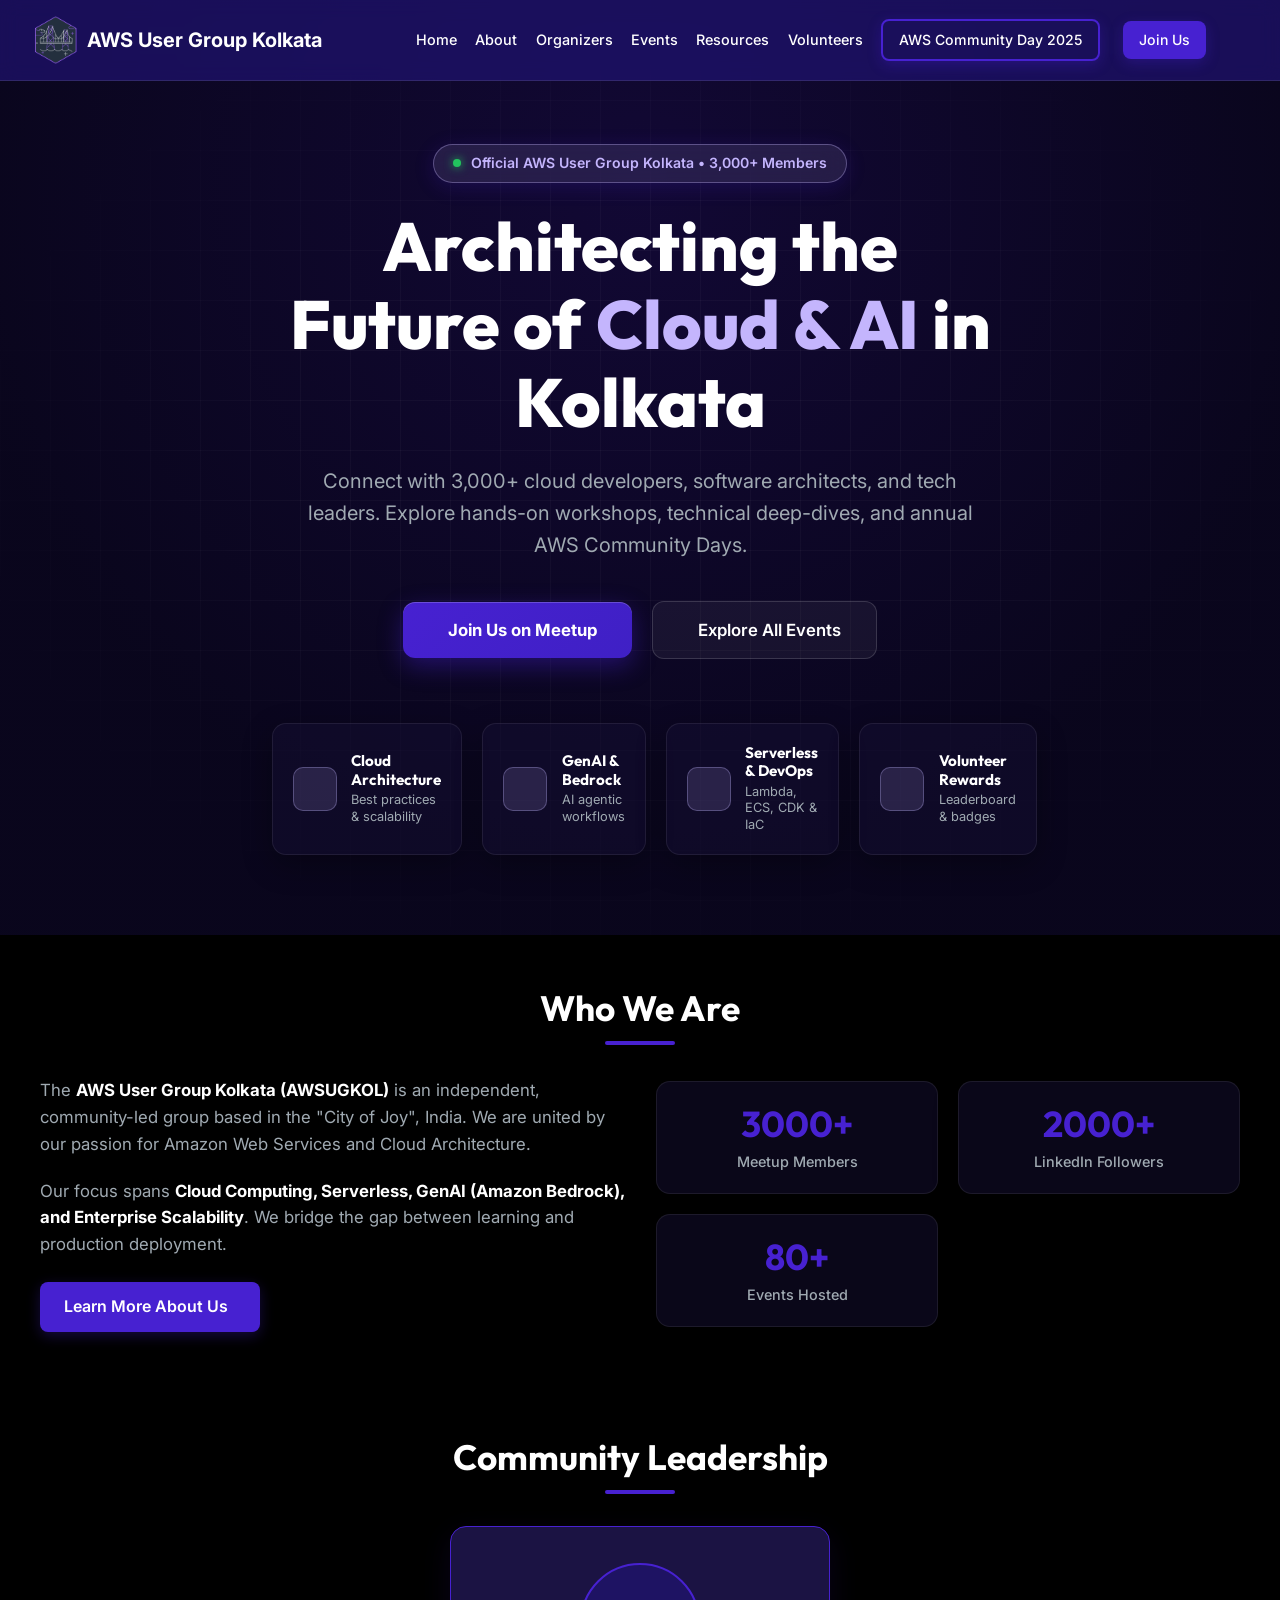
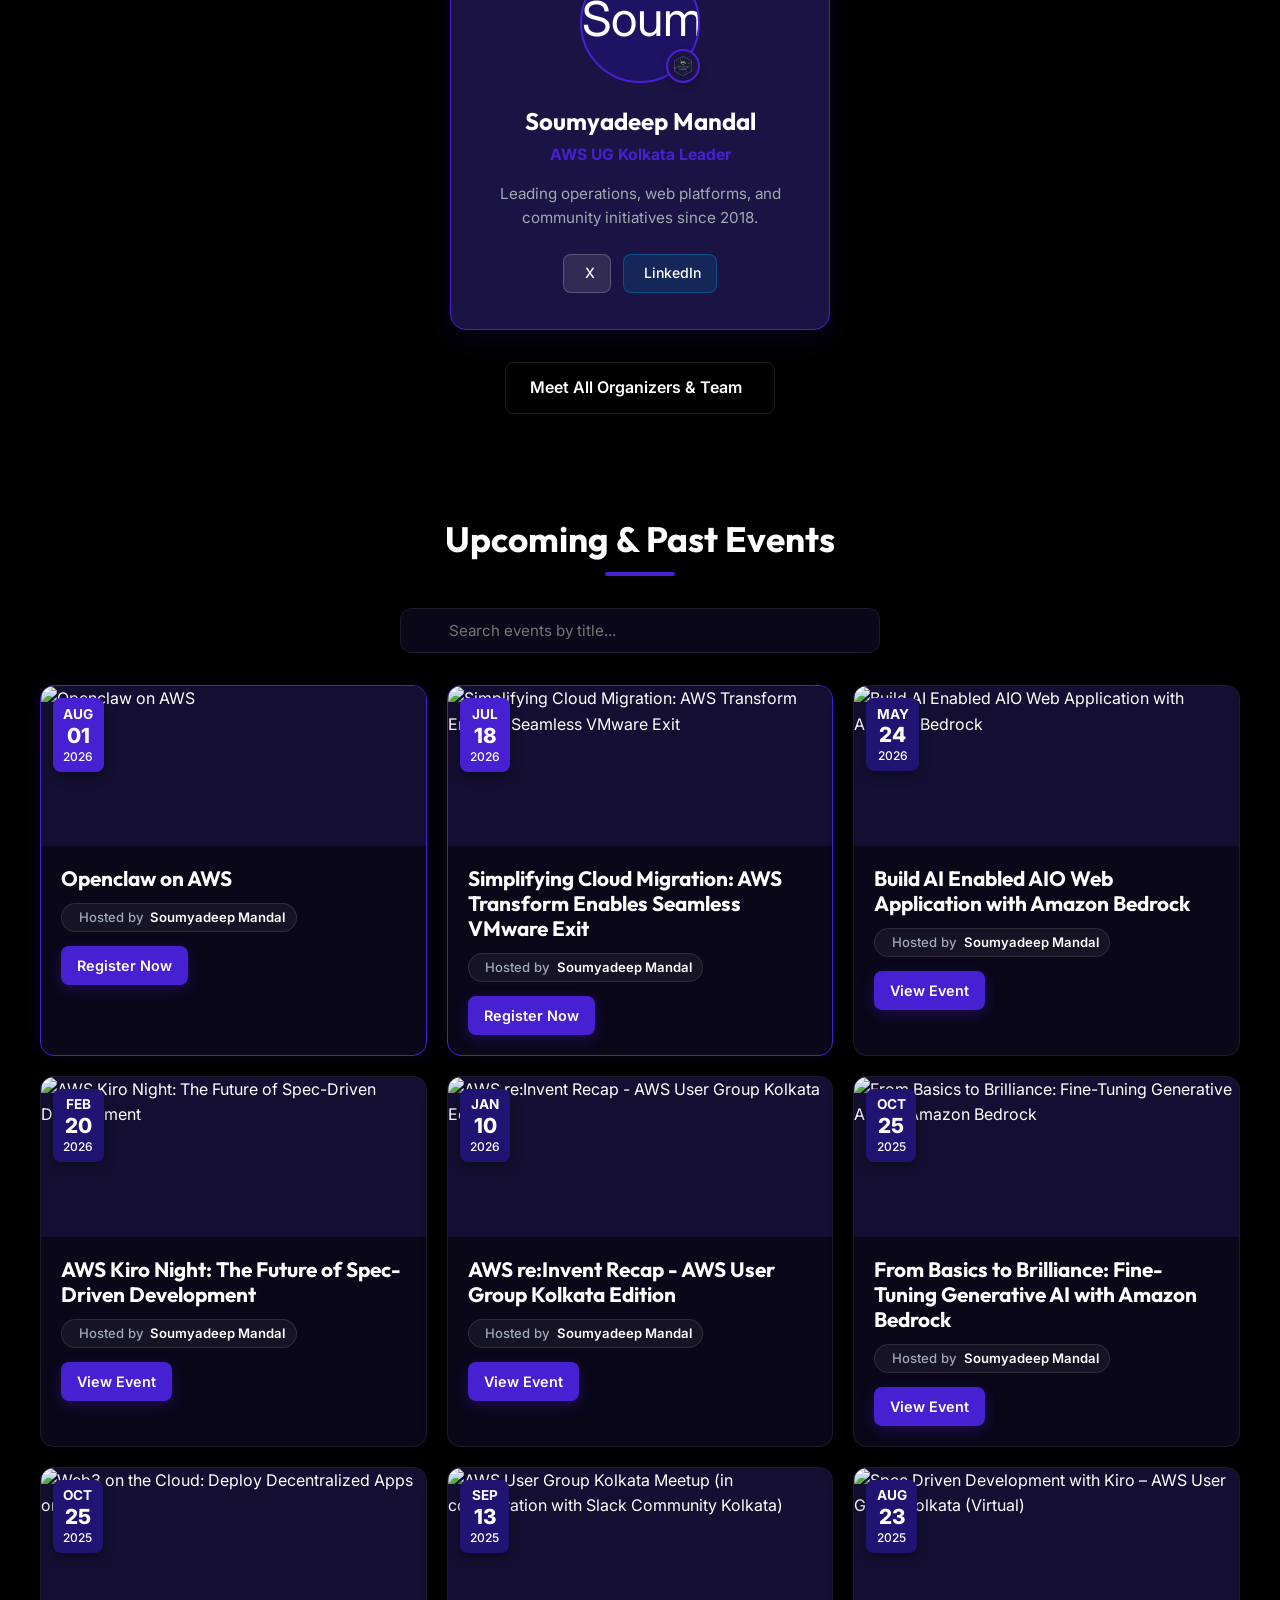
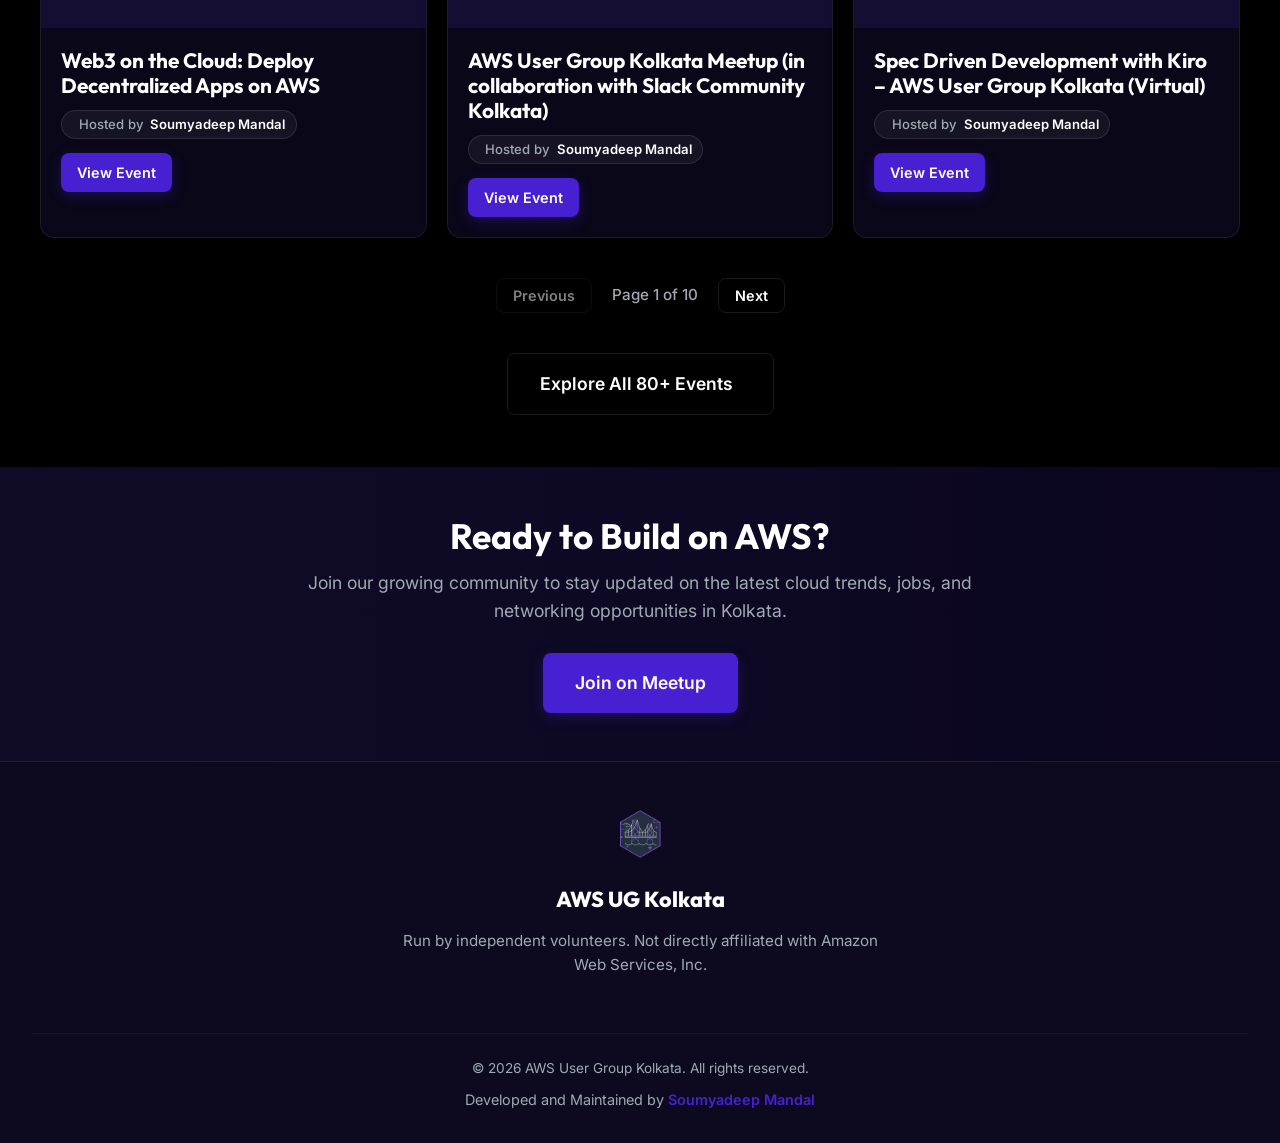
==== index.html @ 687b1595 "28072026" ====
<!DOCTYPE html>
<html lang="en">

<head>
  <meta charset="UTF-8" />
  <link rel="icon" type="image/png" href="/assets/images/icon.png" />
  <meta name="viewport" content="width=device-width, initial-scale=1.0" />
  <meta name="description"
    content="AWS User Group Kolkata (AWSUGKOL) - The official community for AWS enthusiasts in Kolkata. Join us for events, meetups, and networking." />
  <meta name="keywords"
    content="AWS, Amazon Web Services, AWS User Group, Kolkata, AWSUGKOL, Cloud Computing, Soumyadeep Mandal, Meetup, Tech Community" />
  <meta name="author" content="Soumyadeep Mandal" />
  <meta property="og:type" content="website" />
  <meta property="og:url" content="https://awsugkol.github.io/" />
  <meta property="og:title" content="AWS User Group Kolkata" />
  <meta property="og:description"
    content="AWS User Group Kolkata (AWSUGKOL) - The official community for AWS enthusiasts in Kolkata. Join us for events, meetups, and networking." />
  <meta property="og:image" content="https://awsugkol.github.io/assets/images/logo.png" />
  <meta property="twitter:card" content="summary_large_image" />
  <meta property="twitter:url" content="https://awsugkol.github.io/" />
  <meta property="twitter:title" content="AWS User Group Kolkata" />
  <meta property="twitter:description"
    content="AWS User Group Kolkata (AWSUGKOL) - The official community for AWS enthusiasts in Kolkata. Join us for events, meetups, and networking." />
  <meta property="twitter:image" content="https://awsugkol.github.io/assets/images/logo.png" />
  <title>AWS User Group Kolkata</title>
  <link rel="stylesheet" href="https://cdnjs.cloudflare.com/ajax/libs/font-awesome/7.0.1/css/all.min.css">
  <link rel="preconnect" href="https://fonts.googleapis.com">
  <link rel="preconnect" href="https://fonts.gstatic.com" crossorigin>
  <link
    href="https://fonts.googleapis.com/css2?family=Inter:wght@300;400;500;600;700&family=Outfit:wght@400;600;800&display=swap"
    rel="stylesheet">
  <script type="module" crossorigin src="/assets/js/index-B10L6LCZ.js"></script>
  <link rel="stylesheet" crossorigin href="/assets/css/index-f4iXxLYQ.css">
  <style>
    /* Innovative Hero Section Styles */
    .innovative-hero {
      position: relative;
      min-height: 85vh;
      padding: 9rem 2rem 5rem;
      display: flex;
      flex-direction: column;
      justify-content: center;
      align-items: center;
      overflow: hidden;
      background: radial-gradient(circle at 50% 20%, rgba(71, 33, 209, 0.25) 0%, rgba(10, 6, 30, 0.95) 70%);
    }

    .hero-grid-overlay {
      position: absolute;
      inset: 0;
      background-image: linear-gradient(rgba(255, 255, 255, 0.03) 1px, transparent 1px),
                        linear-gradient(90deg, rgba(255, 255, 255, 0.03) 1px, transparent 1px);
      background-size: 50px 50px;
      pointer-events: none;
      mask-image: radial-gradient(ellipse at center, black 40%, transparent 80%);
      -webkit-mask-image: radial-gradient(ellipse at center, black 40%, transparent 80%);
    }

    .hero-badge-pill {
      display: inline-flex;
      align-items: center;
      gap: 0.6rem;
      padding: 0.45rem 1.2rem;
      border-radius: 30px;
      background: rgba(196, 181, 253, 0.12);
      border: 1px solid rgba(196, 181, 253, 0.35);
      backdrop-filter: blur(12px);
      -webkit-backdrop-filter: blur(12px);
      color: #c4b5fd;
      font-size: 0.88rem;
      font-weight: 600;
      margin-bottom: 2rem;
      box-shadow: 0 4px 20px rgba(71, 33, 209, 0.2);
    }

    .pulse-dot {
      width: 8px;
      height: 8px;
      background-color: #22c55e;
      border-radius: 50%;
      box-shadow: 0 0 10px #22c55e;
      animation: pulse-glow 2s infinite ease-in-out;
    }

    @keyframes pulse-glow {
      0%, 100% { opacity: 1; transform: scale(1); }
      50% { opacity: 0.4; transform: scale(0.85); }
    }

    .innovative-hero h1 {
      font-size: clamp(2.6rem, 5.5vw, 4.25rem);
      font-family: var(--font-heading);
      font-weight: 800;
      line-height: 1.15;
      max-width: 900px;
      margin: 0 auto 1.5rem;
      text-align: center;
      color: #ffffff;
      background: none;
      -webkit-text-fill-color: initial;
    }

    .innovative-hero p {
      font-size: clamp(1.05rem, 1.8vw, 1.25rem);
      color: var(--color-text-secondary);
      max-width: 680px;
      margin: 0 auto 2.5rem;
      text-align: center;
      line-height: 1.6;
    }

    .hero-cta-group {
      display: flex;
      gap: 1.25rem;
      justify-content: center;
      align-items: center;
      flex-wrap: wrap;
      margin-bottom: 4rem;
    }

    .hero-btn-primary {
      background: linear-gradient(135deg, #4721d1 0%, #3f20c5 100%);
      color: #ffffff !important;
      padding: 0.9rem 2.2rem;
      border-radius: 12px;
      font-weight: 700;
      font-size: 1.05rem;
      box-shadow: 0 8px 25px rgba(71, 33, 209, 0.4), inset 0 1px 0 rgba(255, 255, 255, 0.2);
      transition: all 0.3s cubic-bezier(0.16, 1, 0.3, 1);
      display: inline-flex;
      align-items: center;
      gap: 0.6rem;
      text-decoration: none;
    }

    .hero-btn-primary:hover {
      transform: translateY(-3px);
      box-shadow: 0 12px 35px rgba(71, 33, 209, 0.6);
    }

    .hero-btn-secondary {
      background: rgba(255, 255, 255, 0.05);
      border: 1px solid rgba(255, 255, 255, 0.15);
      color: #ffffff !important;
      padding: 0.9rem 2.2rem;
      border-radius: 12px;
      font-weight: 600;
      font-size: 1.05rem;
      backdrop-filter: blur(10px);
      transition: all 0.3s cubic-bezier(0.16, 1, 0.3, 1);
      display: inline-flex;
      align-items: center;
      gap: 0.6rem;
      text-decoration: none;
    }

    .hero-btn-secondary:hover {
      background: rgba(255, 255, 255, 0.12);
      border-color: rgba(196, 181, 253, 0.5);
      transform: translateY(-3px);
    }

    /* Floating Cloud Feature Cards Alignment Fix */
    .hero-feature-bar {
      display: grid;
      grid-template-columns: repeat(4, 1fr);
      gap: 1.25rem;
      max-width: 1080px;
      width: 100%;
      margin: 0 auto;
      align-items: stretch;
    }

    @media (max-width: 1024px) {
      .hero-feature-bar {
        grid-template-columns: repeat(2, 1fr);
      }
    }

    @media (max-width: 580px) {
      .hero-feature-bar {
        grid-template-columns: 1fr;
      }
    }

    .hero-feature-card {
      background: rgba(20, 15, 50, 0.5);
      border: 1px solid rgba(255, 255, 255, 0.08);
      backdrop-filter: blur(16px);
      -webkit-backdrop-filter: blur(16px);
      padding: 1.25rem;
      border-radius: 14px;
      display: flex;
      align-items: center;
      text-align: left;
      gap: 0.9rem;
      transition: all 0.3s cubic-bezier(0.16, 1, 0.3, 1);
      box-shadow: 0 10px 30px rgba(0, 0, 0, 0.3);
      width: 100%;
      box-sizing: border-box;
    }

    .hero-feature-card:hover {
      transform: translateY(-5px);
      border-color: rgba(196, 181, 253, 0.4);
      box-shadow: 0 15px 35px rgba(71, 33, 209, 0.2);
    }

    .hero-feature-icon {
      width: 44px;
      height: 44px;
      border-radius: 10px;
      background: rgba(196, 181, 253, 0.15);
      border: 1px solid rgba(196, 181, 253, 0.3);
      display: flex;
      align-items: center;
      justify-content: center;
      font-size: 1.3rem;
      color: #c4b5fd;
      flex-shrink: 0;
    }

    .hero-feature-text {
      text-align: left;
      display: flex;
      flex-direction: column;
      justify-content: center;
    }

    .hero-feature-text h4 {
      font-size: 0.95rem;
      font-family: var(--font-heading);
      margin: 0 0 0.2rem 0;
      color: #ffffff;
      text-align: left;
    }

    .hero-feature-text p {
      font-size: 0.8rem;
      color: var(--color-text-secondary);
      margin: 0;
      line-height: 1.3;
      text-align: left;
    }

    /* Light Theme Overrides for Hero */
    body.light-theme .innovative-hero {
      background: radial-gradient(circle at 50% 20%, rgba(71, 33, 209, 0.08) 0%, #f8fafc 70%);
    }

    body.light-theme .hero-grid-overlay {
      background-image: linear-gradient(rgba(0, 0, 0, 0.03) 1px, transparent 1px),
                        linear-gradient(90deg, rgba(0, 0, 0, 0.03) 1px, transparent 1px);
    }

    body.light-theme .hero-badge-pill {
      background: rgba(71, 33, 209, 0.06);
      border-color: rgba(71, 33, 209, 0.2);
      color: #4721d1;
    }

    body.light-theme .innovative-hero h1 {
      background: linear-gradient(135deg, #0f172a 30%, #4721d1 70%, #d97706 100%);
      -webkit-background-clip: text;
      background-clip: text;
      -webkit-text-fill-color: transparent;
    }

    body.light-theme .innovative-hero p {
      color: #475569;
    }

    body.light-theme .hero-btn-secondary {
      background: rgba(0, 0, 0, 0.04);
      border-color: rgba(0, 0, 0, 0.12);
      color: #0f172a !important;
    }

    body.light-theme .hero-btn-secondary:hover {
      background: rgba(0, 0, 0, 0.08);
      border-color: rgba(71, 33, 209, 0.3);
    }

    body.light-theme .hero-feature-card {
      background: #ffffff;
      border-color: rgba(0, 0, 0, 0.08);
      box-shadow: 0 4px 20px rgba(0, 0, 0, 0.04);
    }

    body.light-theme .hero-feature-card:hover {
      border-color: rgba(71, 33, 209, 0.3);
      box-shadow: 0 10px 25px rgba(71, 33, 209, 0.1);
    }

    body.light-theme .hero-feature-text h4 {
      color: #0f172a;
    }

    body.light-theme .hero-feature-text p {
      color: #64748b;
    }

    body.light-theme .hero-feature-icon {
      background: rgba(71, 33, 209, 0.08);
      border-color: rgba(71, 33, 209, 0.2);
      color: #4721d1;
    }
  </style>
</head>

<body class="dark-theme">
  <script>
    (function () {
      const theme = localStorage.getItem('theme') || 'dark';
      if (theme === 'light') {
        document.body.classList.remove('dark-theme');
        document.body.classList.add('light-theme');
      }
    })();
  </script>
  <nav id="navbar" class="navbar"></nav>

  <main>
    <!-- Innovative Hero Section -->
    <section id="hero" class="innovative-hero">
      <div class="hero-grid-overlay"></div>
      <div class="hero-content" style="position: relative; z-index: 2;">
        
        <div class="hero-badge-pill animate-up">
          <span class="pulse-dot"></span>
          Official AWS User Group Kolkata &bull; 3,000+ Members
        </div>

        <h1 class="animate-up delay-1">Architecting the Future of <span class="gradient-text">Cloud & AI</span> in Kolkata</h1>
        
        <p class="animate-up delay-2">Connect with 3,000+ cloud developers, software architects, and tech leaders. Explore hands-on workshops, technical deep-dives, and annual AWS Community Days.</p>
        
        <div class="hero-cta-group animate-up delay-3">
          <a href="https://go.omniaigs.com/r/46xdcF" target="_blank" class="hero-btn-primary">
            <i class="fa-brands fa-meetup" style="font-size: 1.2rem;"></i> Join Us on Meetup
          </a>
          <a href="./events/" class="hero-btn-secondary">
            <i class="fa-solid fa-calendar-days" style="font-size: 1.1rem; color: #c4b5fd;"></i> Explore All Events
          </a>
        </div>

        <div class="hero-feature-bar animate-fade delay-3">
          <div class="hero-feature-card">
            <div class="hero-feature-icon"><i class="fa-solid fa-cloud"></i></div>
            <div class="hero-feature-text">
              <h4>Cloud Architecture</h4>
              <p>Best practices & scalability</p>
            </div>
          </div>

          <div class="hero-feature-card">
            <div class="hero-feature-icon"><i class="fa-solid fa-robot"></i></div>
            <div class="hero-feature-text">
              <h4>GenAI & Bedrock</h4>
              <p>AI agentic workflows</p>
            </div>
          </div>

          <div class="hero-feature-card">
            <div class="hero-feature-icon"><i class="fa-solid fa-cube"></i></div>
            <div class="hero-feature-text">
              <h4>Serverless & DevOps</h4>
              <p>Lambda, ECS, CDK & IaC</p>
            </div>
          </div>

          <div class="hero-feature-card">
            <div class="hero-feature-icon"><i class="fa-solid fa-award"></i></div>
            <div class="hero-feature-text">
              <h4>Volunteer Rewards</h4>
              <p>Leaderboard & badges</p>
            </div>
          </div>
        </div>

      </div>
    </section>

    <!-- About Section (Dynamically Loaded via JS) -->
    <section id="about" class="about section">
      <div id="homepage-about-preview"></div>
    </section>

    <!-- Organizers Section (Dynamically Loaded via JS) -->
    <section id="organizers" class="organizers section">
      <div id="homepage-organizers-preview"></div>
    </section>

    <!-- Events Section -->
    <section id="events" class="events section">
      <div class="container">
        <div class="section-header reveal">
          <h2>Upcoming & Past Events</h2>
          <div class="hr-line"></div>
        </div>
        <div class="events-search-container reveal">
          <div class="search-wrapper">
            <input type="text" id="events-search" placeholder="Search events by title..." autocomplete="off" />
            <i class="fa-solid fa-magnifying-glass"></i>
          </div>
        </div>
        <div class="events-grid" id="events-grid">
          <!-- Events will be dynamically injected here via JavaScript -->
        </div>
        <div id="events-pagination" class="pagination"></div>
        <div style="text-align: center; margin-top: 2.5rem;">
          <a href="./events/" class="btn btn-secondary btn-large">Explore All 80+ Events <i class="fa-solid fa-arrow-right" style="margin-left: 0.5rem;"></i></a>
        </div>
      </div>
    </section>

    <!-- CTA -->
    <section id="join" class="cta-section section">
      <div class="cta-container reveal">
        <h2>Ready to Build on AWS?</h2>
        <p>Join our growing community to stay updated on the latest cloud trends, jobs, and networking
          opportunities in Kolkata.</p>
        <a href="https://go.omniaigs.com/r/46xdcF" target="_blank" class="btn btn-primary btn-large cta-btn">Join on
          Meetup</a>
      </div>
    </section>
  </main>

  <footer></footer>

  <script src="./assets/js/layout.js"></script>
  <script src="./assets/js/homepage.js"></script>
</body>

</html>
---- assets/css/index-f4iXxLYQ.css ----
:root{--color-aws-orange: #4721d1;--color-aws-orange-dark: #3f20c5;--color-aws-blue: #201371;--color-bg: #000000;--color-bg-secondary: #1b1343;--color-text-primary: #ffffff;--color-text-secondary: #a0aab2;--color-glass: rgba(32, 19, 113, .7);--color-glass-border: rgba(255, 255, 255, .1);--font-primary: "Inter", sans-serif;--font-heading: "Outfit", sans-serif;--transition-normal: .3s ease}*{margin:0;padding:0;box-sizing:border-box}html{scroll-behavior:smooth}body{font-family:var(--font-primary);background-color:var(--color-bg);color:var(--color-text-primary);line-height:1.6;overflow-x:hidden;display:flex;flex-direction:column;min-height:100vh}main{flex-grow:1}h1,h2,h3,h4{font-family:var(--font-heading);font-weight:700;line-height:1.2}.gradient-text{background:linear-gradient(135deg,var(--color-aws-orange),#3f20c5);-webkit-background-clip:text;background-clip:text;-webkit-text-fill-color:transparent}.btn{display:inline-block;padding:.75rem 1.5rem;border-radius:8px;font-weight:600;text-decoration:none;transition:var(--transition-normal);cursor:pointer;border:none}.btn-primary{background-color:var(--color-aws-orange);color:#fff;box-shadow:0 4px 14px #4721d14d}.btn-primary:hover{background-color:var(--color-aws-orange-dark);transform:translateY(-2px);box-shadow:0 6px 20px #4721d166}.btn-secondary{background-color:transparent;color:var(--color-text-primary);border:1px solid var(--color-glass-border)}.btn-secondary:hover{background-color:#ffffff0d;transform:translateY(-2px)}.btn-large{padding:1rem 2rem;font-size:1.1rem}.btn-small{padding:.5rem 1rem;font-size:.9rem}.navbar{position:fixed;top:0;left:0;width:100%;padding:1rem 0;z-index:1000;background:var(--color-glass);backdrop-filter:blur(10px);-webkit-backdrop-filter:blur(10px);border-bottom:1px solid var(--color-glass-border);transition:padding .3s ease,background .3s ease}.navbar.scrolled{padding:.8rem 0;background:#000000e6}.nav-container{max-width:1200px;margin:0 auto;padding:0 2rem;display:flex;justify-content:space-between;align-items:center}.logo{display:flex;align-items:center}.logo img{height:48px;width:auto}.nav-links{display:flex;gap:2rem;align-items:center}.nav-links a{color:var(--color-text-primary);text-decoration:none;font-weight:500;font-size:.95rem;transition:color var(--transition-normal)}.nav-links a:hover{color:var(--color-aws-orange)}.hero{min-height:100vh;display:flex;align-items:center;position:relative;overflow:hidden;padding-top:80px}.hero-background{position:absolute;top:-50%;left:-50%;width:200%;height:200%;background:radial-gradient(circle at center,#4721d126,#000 50%);z-index:-1;animation:pulse 15s infinite alternate ease-in-out}@keyframes pulse{0%{transform:scale(1);opacity:.6}to{transform:scale(1.1);opacity:1}}.hero-content{max-width:800px;margin:0 auto;text-align:center;padding:0 2rem;z-index:1}.hero h1{font-size:clamp(3rem,5vw,5rem);margin-bottom:1.5rem}.hero p{font-size:clamp(1.1rem,2vw,1.3rem);color:var(--color-text-secondary);max-width:600px;margin:0 auto 2.5rem}.hero-buttons{display:flex;gap:1.5rem;justify-content:center}.hero-visual{position:absolute;width:100%;height:100%;top:0;left:0;pointer-events:none;z-index:0}.floating-element{position:absolute;font-size:4rem;filter:drop-shadow(0 0 20px rgba(255,255,255,.2));opacity:.8;animation:float 6s infinite ease-in-out}.el-1{top:20%;left:10%;animation-delay:0s}.el-2{top:60%;right:15%;animation-delay:2s;font-size:3rem}.el-3{top:30%;right:25%;animation-delay:4s;font-size:5rem}@keyframes float{0%{transform:translateY(0) rotate(0)}50%{transform:translateY(-20px) rotate(5deg)}to{transform:translateY(0) rotate(0)}}.section{padding:3.25rem 1.5rem}.container{max-width:1200px;margin:0 auto}.section-header{text-align:center;margin-bottom:2rem}.section-header h2{font-size:2.2rem;margin-bottom:.75rem}.hr-line{width:70px;height:4px;background:var(--color-aws-orange);margin:0 auto;border-radius:2px}.about-grid{display:grid;grid-template-columns:1fr 1fr;gap:2rem;align-items:center}.about-text p{font-size:1.05rem;color:var(--color-text-secondary);margin-bottom:1.25rem}.about-text strong{color:var(--color-text-primary)}.about-stats{display:grid;grid-template-columns:1fr 1fr;gap:1.25rem}.stat-card{background:rgba(20,15,50,.5);border:1px solid rgba(255,255,255,.08);backdrop-filter:blur(16px);-webkit-backdrop-filter:blur(16px);padding:1.25rem 1rem;border-radius:14px;text-align:center;transition:transform var(--transition-normal);box-shadow:0 8px 25px rgba(0,0,0,.25)}.stat-card:hover{transform:translateY(-4px);border-color:rgba(196,181,253,.3)}.stat-card h3{font-size:2.25rem;color:var(--color-aws-orange);margin-bottom:.3rem}.stat-card p{color:var(--color-text-secondary);font-weight:500;font-size:.9rem}.events-grid{display:grid;grid-template-columns:repeat(auto-fill,minmax(320px,1fr));gap:1.25rem;min-height:450px;transition:min-height .3s ease}.event-card{background:rgba(20,15,50,.5);border:1px solid rgba(255,255,255,.08);backdrop-filter:blur(16px);-webkit-backdrop-filter:blur(16px);border-radius:14px;overflow:hidden;transition:var(--transition-normal);display:flex;flex-direction:column;box-shadow:0 8px 25px rgba(0,0,0,.25)}.event-card:hover{transform:translateY(-4px);box-shadow:0 12px 35px rgba(71,33,209,.25);border-color:rgba(196,181,253,.3)}.event-card.highlight{border:1px solid var(--color-aws-orange);box-shadow:0 0 20px #4721d11a}.event-date{background:var(--color-aws-orange);color:var(--color-bg);padding:1.25rem;text-align:center;display:flex;flex-direction:column}.event-date.past{background:#333;color:#888;padding:.85rem}.event-date .month{font-weight:700;font-size:1.1rem}.event-date .day{font-size:2.2rem;font-weight:800;line-height:1;margin:.2rem 0}.event-date .year{font-weight:500}.event-info{padding:1.25rem;flex-grow:1;display:flex;flex-direction:column}.event-info h3{font-size:1.3rem;margin-bottom:.75rem}.event-info p{color:var(--color-text-secondary);margin-bottom:1.25rem;flex-grow:1;font-size:.95rem}.mt-more{align-self:flex-start}.pagination{display:flex;justify-content:center;align-items:center;gap:1.25rem;margin-top:2.5rem}.pagination button{font-family:var(--font-primary)}.pagination button:disabled{opacity:.5;cursor:not-allowed}.pagination span{font-weight:500;color:var(--color-text-secondary);font-size:.95rem}.cta-section{background:linear-gradient(to right,rgba(20,15,50,.8),rgba(71,33,209,.15));text-align:center;padding:3rem 1.5rem!important}.cta-container{max-width:750px;margin:0 auto}.cta-container h2{font-size:2.2rem;margin-bottom:.75rem}.cta-container p{color:var(--color-text-secondary);font-size:1.1rem;margin-bottom:1.75rem}footer{background:rgba(15,10,35,.9);padding:3rem 2rem 2rem;border-top:1px solid rgba(255,255,255,.08)}.footer-content{max-width:1200px;margin:0 auto;text-align:center;margin-bottom:2rem}.footer-logo{font-family:var(--font-heading);font-size:1.35rem;font-weight:800;margin-bottom:.75rem}.footer-content p{color:var(--color-text-secondary);max-width:500px;margin:0 auto 1.5rem;font-size:.95rem}.social-links{display:flex;justify-content:center;gap:1.25rem}.social-links a{color:var(--color-text-primary);text-decoration:none;font-weight:500;font-size:1.35rem;display:inline-block;transition:color var(--transition-normal),transform var(--transition-normal)}.social-links a:hover{color:var(--color-aws-orange);transform:translateY(-2px)}.footer-bottom{text-align:center;color:var(--color-text-secondary);font-size:.85rem;padding-top:1.5rem;border-top:1px solid rgba(255,255,255,.05)}.mobile-menu-btn{display:none;flex-direction:column;gap:6px;cursor:pointer}.mobile-menu-btn span{width:30px;height:3px;background:#fff;transition:.3s}.animate-up{opacity:0;transform:translateY(30px);animation:fadeInUp .8s ease forwards}.animate-fade{opacity:0;animation:fadeIn 1.2s ease forwards}.delay-1{animation-delay:.2s}.delay-2{animation-delay:.4s}.delay-3{animation-delay:.6s}@keyframes fadeInUp{to{opacity:1;transform:translateY(0)}}@keyframes fadeIn{to{opacity:1}}.reveal{opacity:0;transform:translateY(40px);transition:opacity .8s cubic-bezier(.5,0,0,1),transform .8s cubic-bezier(.5,0,0,1)}.reveal.active{opacity:1;transform:translateY(0)}@media(max-width:768px){.nav-links{display:none}.mobile-menu-btn{display:flex}.about-grid{grid-template-columns:1fr;gap:2rem}.hero-buttons{flex-direction:column}.hero h1{font-size:2.5rem}.section{padding:3rem 1.25rem}}.events-search-container{margin-bottom:2rem;display:flex;justify-content:center;width:100%}.search-wrapper{position:relative;width:100%;max-width:480px}.search-wrapper i{position:absolute;left:1.25rem;top:50%;transform:translateY(-50%);color:var(--color-text-secondary);font-size:1rem;pointer-events:none;transition:color .3s ease}.search-wrapper input{width:100%;padding:.75rem 1.25rem .75rem 3rem;background:rgba(20,15,50,.5);backdrop-filter:blur(16px);-webkit-backdrop-filter:blur(16px);border:1px solid rgba(255,255,255,.08);border-radius:12px;color:var(--color-text-primary);font-family:var(--font-primary);font-size:.95rem;outline:none;transition:all .3s cubic-bezier(.4,0,.2,1);box-shadow:0 4px 20px #0003}.search-wrapper input:focus{border-color:var(--color-aws-orange);box-shadow:0 0 0 3px rgba(71,33,209,.25),0 8px 30px #0000004d}.search-wrapper input:focus+i{color:var(--color-aws-orange)}.no-events-message{grid-column:1/-1;display:flex;flex-direction:column;align-items:center;justify-content:center;text-align:center;color:var(--color-text-secondary);font-size:1.1rem;padding:2rem 1rem;width:100%;min-height:300px}.event-thumbnail-container{position:relative;width:100%;height:160px;overflow:hidden;background:#140f32}.event-thumbnail{width:100%;height:100%;object-fit:cover;transition:transform var(--transition-normal)}.event-card:hover .event-thumbnail{transform:scale(1.05)}.event-thumbnail-container .event-date{position:absolute;top:.75rem;left:.75rem;z-index:2;border-radius:8px;padding:.4rem .65rem!important;box-shadow:0 4px 12px #0006}.event-thumbnail-container .event-date .day{font-size:1.3rem!important;margin:0!important}.event-thumbnail-container .event-date .month{font-size:.85rem!important}.event-thumbnail-container .event-date .year{font-size:.75rem!important}.event-thumbnail-container .event-date.past{padding:.35rem .65rem!important}.event-host{display:inline-flex;align-items:center;gap:.4rem;font-size:.82rem;color:var(--color-text-secondary);background:rgba(255,255,255,.05);border:1px solid var(--color-glass-border);padding:.2rem .65rem;border-radius:20px;font-weight:500;margin-bottom:.85rem;align-self:flex-start}.event-host a{color:#ffffff;text-decoration:none;font-weight:600;transition:color var(--transition-normal)}.event-host a:hover{color:var(--color-aws-orange)}.event-host i{color:var(--color-aws-orange)}.event-date{color:#ffffff!important}.event-date.past{background:var(--color-aws-blue)!important;color:#ffffff!important}.volunteers-banner{background:rgba(20,15,50,.5);backdrop-filter:blur(16px);-webkit-backdrop-filter:blur(16px);border:1px solid rgba(255,255,255,.08);border-radius:16px;padding:2rem 1.5rem;text-align:center;max-width:850px;margin:0 auto;box-shadow:0 10px 30px rgba(0,0,0,.3)}

/* Light Mode Variables & Overrides */
body.light-theme {
  --color-bg: #f8fafc;
  --color-bg-secondary: #ffffff;
  --color-text-primary: #0f172a;
  --color-text-secondary: #475569;
  --color-glass: rgba(255, 255, 255, 0.8);
  --color-glass-border: rgba(0, 0, 0, 0.08);
  --color-aws-blue: #f1f5f9;
}
body.light-theme .logo span {
  color: #0f172a !important;
}
body.light-theme .nav-links a {
  color: #334155 !important;
}
body.light-theme .nav-links a:hover {
  color: var(--color-aws-orange) !important;
}
body.light-theme .navbar {
  background: rgba(255, 255, 255, 0.95) !important;
}
body.light-theme .navbar.scrolled {
  background: rgba(255, 255, 255, 0.95) !important;
  box-shadow: 0 4px 20px rgba(0, 0, 0, 0.05);
}
body.light-theme .hero-background {
  background: radial-gradient(circle at center, rgba(71, 33, 209, 0.08), #f8fafc 70%) !important;
}
body.light-theme .floating-element {
  filter: drop-shadow(0 0 20px rgba(71, 33, 209, 0.15)) !important;
  opacity: 0.6;
}
body.light-theme .stat-card {
  box-shadow: 0 10px 30px rgba(0, 0, 0, 0.03);
}
body.light-theme .event-card {
  box-shadow: 0 10px 30px rgba(0, 0, 0, 0.03);
}
body.light-theme .event-card:hover {
  box-shadow: 0 15px 40px rgba(0, 0, 0, 0.08);
}
body.light-theme .event-host {
  background: rgba(0, 0, 0, 0.04) !important;
  border-color: rgba(0, 0, 0, 0.06) !important;
}
body.light-theme .event-host a {
  color: #0f172a !important;
}
body.light-theme .event-host a:hover {
  color: var(--color-aws-orange) !important;
}
body.light-theme .search-wrapper input {
  background: #ffffff !important;
  border-color: rgba(0, 0, 0, 0.08) !important;
  color: #0f172a !important;
  box-shadow: 0 4px 20px rgba(0, 0, 0, 0.02) !important;
}
body.light-theme .search-wrapper input:focus {
  border-color: var(--color-aws-orange) !important;
  box-shadow: 0 0 0 3px rgba(71, 33, 209, 0.15), 0 8px 30px rgba(0, 0, 0, 0.05) !important;
}
body.light-theme .event-thumbnail-container {
  background: #e2e8f0 !important;
}
body.light-theme footer {
  background: #f1f5f9 !important;
  border-top: 1px solid rgba(0, 0, 0, 0.06) !important;
}
body.light-theme footer .footer-logo {
  color: #0f172a !important;
}
body.light-theme .footer-bottom {
  border-top: 1px solid rgba(0, 0, 0, 0.06) !important;
}
body.light-theme .modal-overlay {
  background: rgba(255, 255, 255, 0.85) !important;
}
body.light-theme .modal-content {
  background: #ffffff !important;
  border-color: rgba(0, 0, 0, 0.08) !important;
  box-shadow: 0 20px 50px rgba(0, 0, 0, 0.1) !important;
}
body.light-theme .modal-header h2 {
  background: linear-gradient(135deg, #000000 40%, var(--color-aws-orange) 100%) !important;
  -webkit-background-clip: text !important;
  background-clip: text !important;
  -webkit-text-fill-color: transparent !important;
}
body.light-theme .modal-body p {
  color: #475569 !important;
}
body.light-theme .modal-glow {
  background: radial-gradient(circle at center, rgba(71, 33, 209, 0.05) 0%, transparent 60%) !important;
}
body.light-theme .mobile-menu-btn span {
  background: #0f172a !important;
}
body.light-theme .nav-links {
  background: #ffffff !important;
}
body.light-theme .organizer-card {
  background: #ffffff !important;
  box-shadow: 0 10px 30px rgba(0, 0, 0, 0.03) !important;
  border-color: rgba(0, 0, 0, 0.08) !important;
}
body.light-theme .organizer-avatar {
  background: #f1f5f9 !important;
  border-color: var(--color-aws-orange) !important;
}
body.light-theme .organizer-card p {
  color: #475569 !important;
}
body.light-theme .organizer-card a {
  color: #334155 !important;
  background: rgba(0, 0, 0, 0.04) !important;
  border-color: rgba(0, 0, 0, 0.08) !important;
}
body.light-theme .organizer-card a:hover {
  background: rgba(0, 0, 0, 0.08) !important;
}
body.light-theme .event-date.past {
  background: #e2e8f0 !important;
  color: #475569 !important;
}
body.light-theme .nav-links a.btn-primary:not([style*="background: transparent"]) {
  color: #ffffff !important;
}
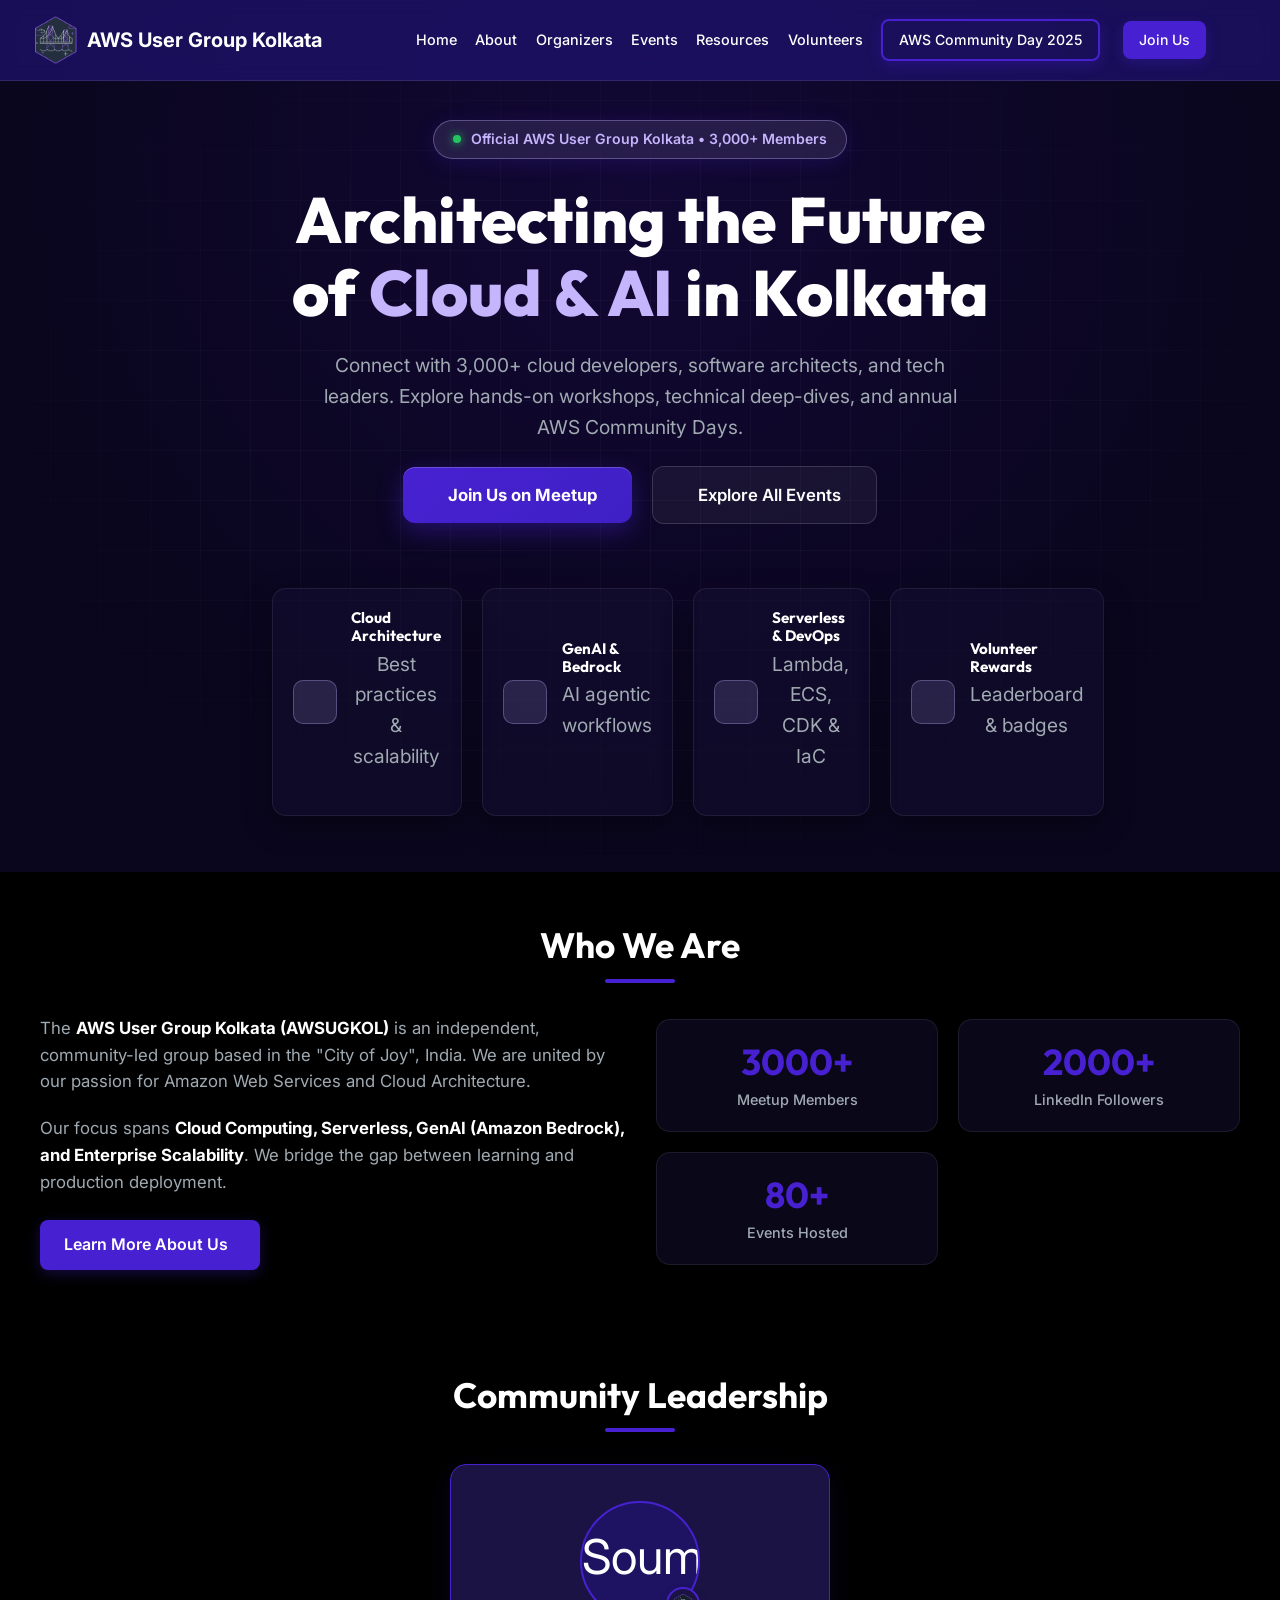
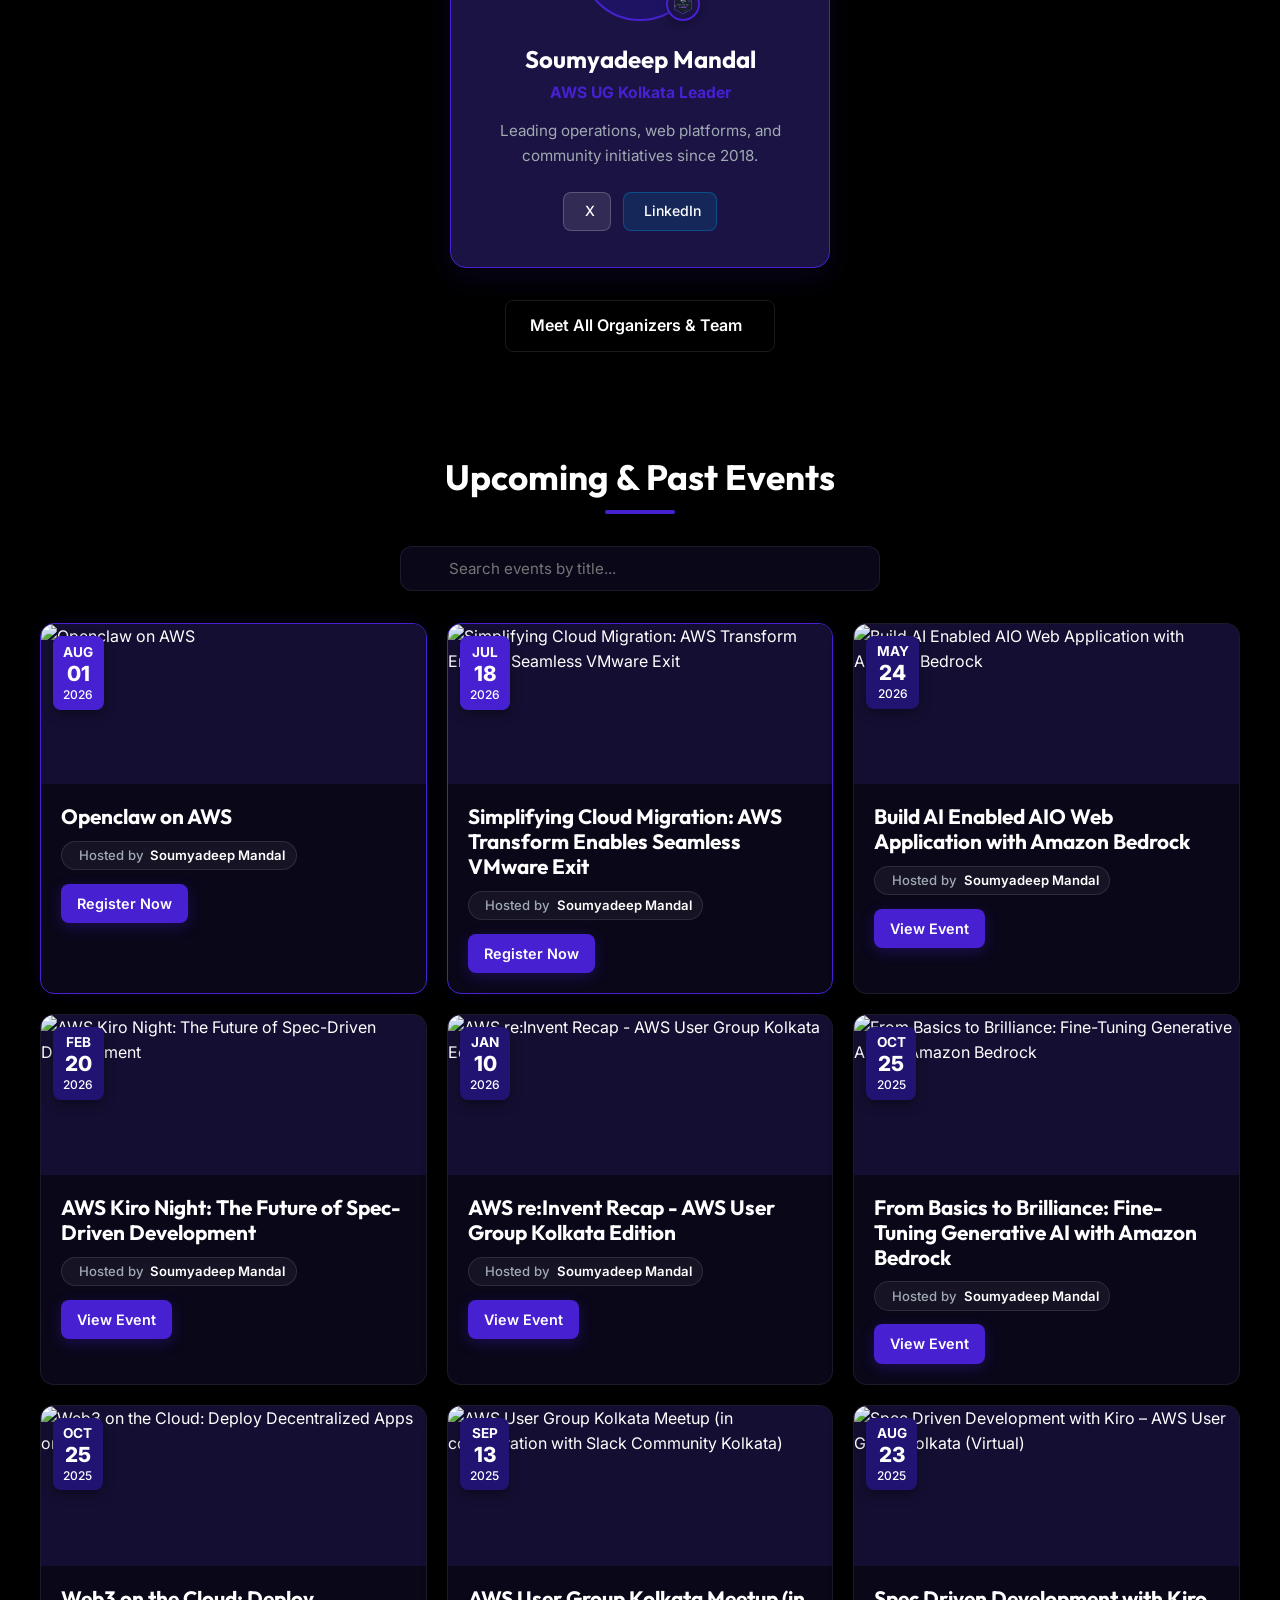
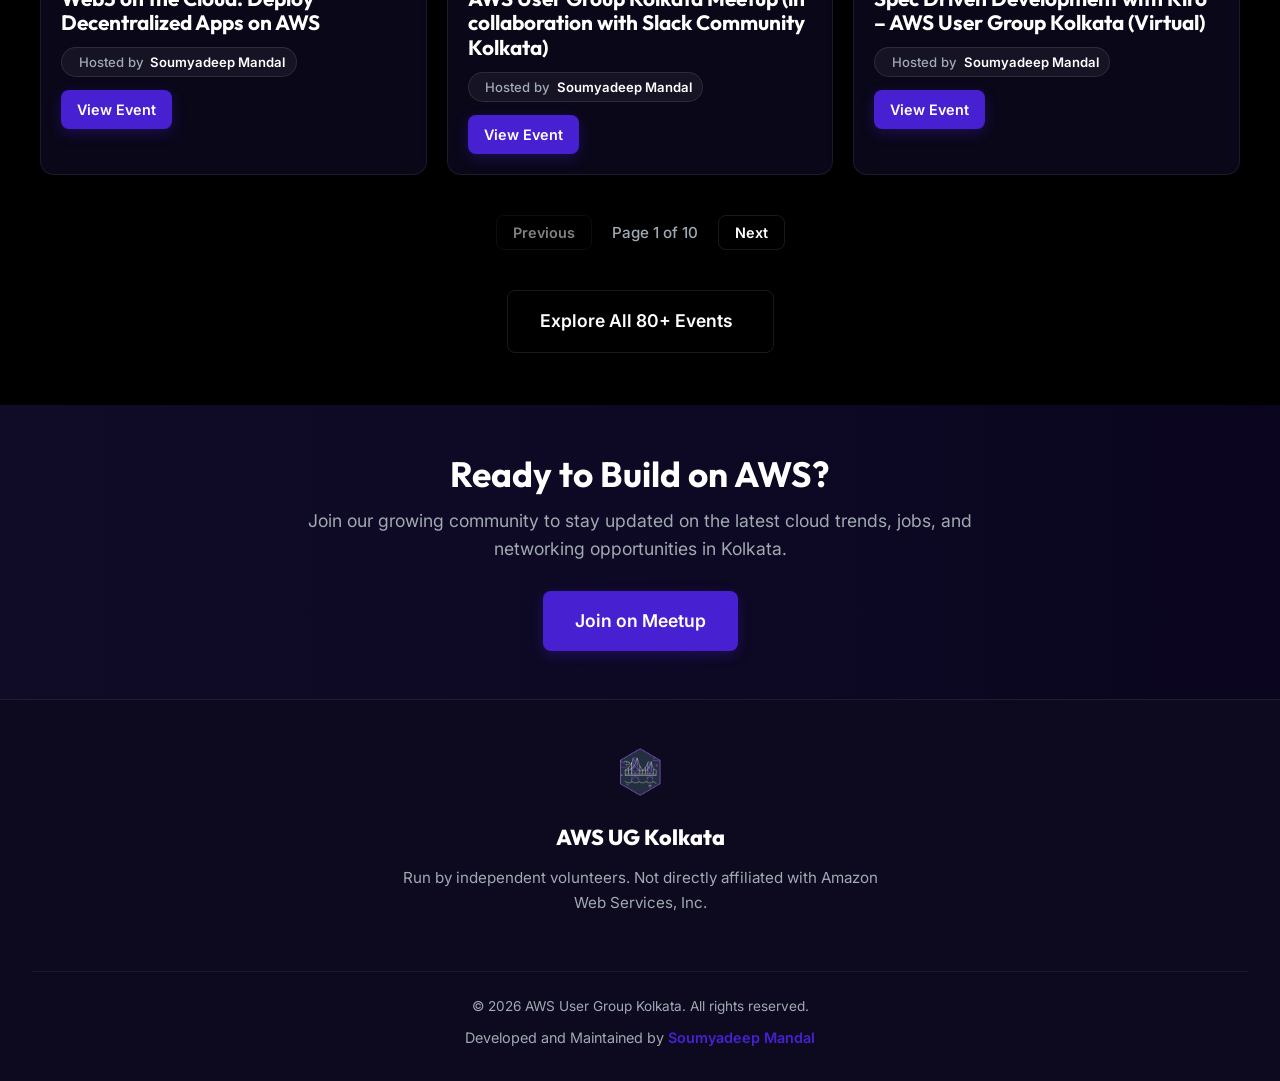
==== commit a8552c76: "30072026" ====
--- a/index.html
+++ b/index.html
@@ -3,26 +3,86 @@
 
 <head>
   <meta charset="UTF-8" />
+  <meta name="viewport" content="width=device-width, initial-scale=1.0" />
+  <title>AWS User Group Kolkata | Official AWSUGKOL Community</title>
+  <meta name="description"
+    content="AWS User Group Kolkata (AWSUGKOL) is the official Amazon Web Services community in Kolkata. Join 3,000+ cloud architects, developers, and engineers for free meetups, workshops, and cloud events." />
+  <meta name="keywords"
+    content="AWS, Amazon Web Services, AWS User Group Kolkata, AWSUGKOL, AWS Kolkata, Cloud Computing Kolkata, Tech Meetups Kolkata, DevOps Kolkata, Soumyadeep Mandal" />
+  <meta name="author" content="AWS User Group Kolkata" />
+  <meta name="robots" content="index, follow, max-image-preview:large, max-snippet:-1, max-video-preview:-1" />
+  <link rel="canonical" href="https://awsugkol.github.io/" />
+
   <link rel="icon" type="image/png" href="/assets/images/icon.png" />
-  <meta name="viewport" content="width=device-width, initial-scale=1.0" />
-  <meta name="description"
-    content="AWS User Group Kolkata (AWSUGKOL) - The official community for AWS enthusiasts in Kolkata. Join us for events, meetups, and networking." />
-  <meta name="keywords"
-    content="AWS, Amazon Web Services, AWS User Group, Kolkata, AWSUGKOL, Cloud Computing, Soumyadeep Mandal, Meetup, Tech Community" />
-  <meta name="author" content="Soumyadeep Mandal" />
+  <link rel="apple-touch-icon" href="/assets/images/icon.png" />
+
+  <!-- Open Graph / Facebook / LinkedIn / Discord -->
   <meta property="og:type" content="website" />
+  <meta property="og:site_name" content="AWS User Group Kolkata" />
+  <meta property="og:locale" content="en_US" />
   <meta property="og:url" content="https://awsugkol.github.io/" />
-  <meta property="og:title" content="AWS User Group Kolkata" />
+  <meta property="og:title" content="AWS User Group Kolkata | Official AWSUGKOL Community" />
   <meta property="og:description"
-    content="AWS User Group Kolkata (AWSUGKOL) - The official community for AWS enthusiasts in Kolkata. Join us for events, meetups, and networking." />
+    content="Official AWS community in Kolkata. Join 3,000+ developers, cloud architects, and engineers for free meetups, hands-on workshops, and tech networking." />
   <meta property="og:image" content="https://awsugkol.github.io/assets/images/logo.png" />
-  <meta property="twitter:card" content="summary_large_image" />
-  <meta property="twitter:url" content="https://awsugkol.github.io/" />
-  <meta property="twitter:title" content="AWS User Group Kolkata" />
-  <meta property="twitter:description"
-    content="AWS User Group Kolkata (AWSUGKOL) - The official community for AWS enthusiasts in Kolkata. Join us for events, meetups, and networking." />
-  <meta property="twitter:image" content="https://awsugkol.github.io/assets/images/logo.png" />
-  <title>AWS User Group Kolkata</title>
+  <meta property="og:image:alt" content="AWS User Group Kolkata Community Logo" />
+
+  <!-- Twitter / X Cards -->
+  <meta name="twitter:card" content="summary_large_image" />
+  <meta name="twitter:site" content="@awsugkol" />
+  <meta name="twitter:url" content="https://awsugkol.github.io/" />
+  <meta name="twitter:title" content="AWS User Group Kolkata | Official AWSUGKOL Community" />
+  <meta name="twitter:description"
+    content="Official AWS community in Kolkata. Join 3,000+ developers, cloud architects, and engineers for free meetups, hands-on workshops, and tech networking." />
+  <meta name="twitter:image" content="https://awsugkol.github.io/assets/images/logo.png" />
+
+  <!-- Schema.org JSON-LD Structured Data for Search Engines & AI Agents -->
+  <script type="application/ld+json">
+  {
+    "@context": "https://schema.org",
+    "@graph": [
+      {
+        "@type": "CommunityGroup",
+        "@id": "https://awsugkol.github.io/#community",
+        "name": "AWS User Group Kolkata",
+        "alternateName": ["AWSUGKOL", "AWSUG Kolkata"],
+        "url": "https://awsugkol.github.io/",
+        "logo": "https://awsugkol.github.io/assets/images/ug-logo.png",
+        "image": "https://awsugkol.github.io/assets/images/ug-logo.png",
+        "description": "The official Amazon Web Services (AWS) User Group in Kolkata, India. Bringing together cloud architects, developers, DevOps engineers, and students to learn, network, and grow.",
+        "location": {
+          "@type": "Place",
+          "name": "Kolkata, West Bengal, India",
+          "address": {
+            "@type": "PostalAddress",
+            "addressLocality": "Kolkata",
+            "addressRegion": "West Bengal",
+            "addressCountry": "IN"
+          }
+        },
+        "sameAs": [
+          "https://www.meetup.com/awsugkol/",
+          "https://go.omniaigs.com/r/4_skda",
+          "https://go.omniaigs.com/r/4_Z_ma",
+          "https://go.omniaigs.com/r/EpyD1_",
+          "https://go.omniaigs.com/r/TD0evI",
+          "https://go.omniaigs.com/r/eN2QLZ"
+        ]
+      },
+      {
+        "@type": "WebSite",
+        "@id": "https://awsugkol.github.io/#website",
+        "url": "https://awsugkol.github.io/",
+        "name": "AWS User Group Kolkata",
+        "description": "Official Website of AWS User Group Kolkata (AWSUGKOL)",
+        "publisher": {
+          "@id": "https://awsugkol.github.io/#community"
+        },
+        "inLanguage": "en-US"
+      }
+    ]
+  }
+  </script>
   <link rel="stylesheet" href="https://cdnjs.cloudflare.com/ajax/libs/font-awesome/7.0.1/css/all.min.css">
   <link rel="preconnect" href="https://fonts.googleapis.com">
   <link rel="preconnect" href="https://fonts.gstatic.com" crossorigin>
@@ -35,7 +95,7 @@
     /* Innovative Hero Section Styles */
     .innovative-hero {
       position: relative;
-      min-height: 85vh;
+      min-height: 46vh;
       padding: 9rem 2rem 5rem;
       display: flex;
       flex-direction: column;
@@ -43,6 +103,18 @@
       align-items: center;
       overflow: hidden;
       background: radial-gradient(circle at 50% 20%, rgba(71, 33, 209, 0.25) 0%, rgba(10, 6, 30, 0.95) 70%);
+    }
+
+    @media (max-width: 768px) {
+      .innovative-hero {
+        min-height: auto !important;
+        padding: 150px 1.25rem 3rem !important;
+      }
+    }
+    @media (max-width: 480px) {
+      .innovative-hero {
+        padding: 145px 1rem 2.5rem !important;
+      }
     }
 
     .hero-grid-overlay {
@@ -260,10 +332,11 @@
     }
 
     body.light-theme .innovative-hero h1 {
-      background: linear-gradient(135deg, #0f172a 30%, #4721d1 70%, #d97706 100%);
-      -webkit-background-clip: text;
-      background-clip: text;
-      -webkit-text-fill-color: transparent;
+      color: #0f172a;
+      background: none;
+      -webkit-background-clip: unset;
+      background-clip: unset;
+      -webkit-text-fill-color: #0f172a;
     }
 
     body.light-theme .innovative-hero p {
--- a/assets/css/index-f4iXxLYQ.css
+++ b/assets/css/index-f4iXxLYQ.css
@@ -1,4 +1,4 @@
-:root{--color-aws-orange: #4721d1;--color-aws-orange-dark: #3f20c5;--color-aws-blue: #201371;--color-bg: #000000;--color-bg-secondary: #1b1343;--color-text-primary: #ffffff;--color-text-secondary: #a0aab2;--color-glass: rgba(32, 19, 113, .7);--color-glass-border: rgba(255, 255, 255, .1);--font-primary: "Inter", sans-serif;--font-heading: "Outfit", sans-serif;--transition-normal: .3s ease}*{margin:0;padding:0;box-sizing:border-box}html{scroll-behavior:smooth}body{font-family:var(--font-primary);background-color:var(--color-bg);color:var(--color-text-primary);line-height:1.6;overflow-x:hidden;display:flex;flex-direction:column;min-height:100vh}main{flex-grow:1}h1,h2,h3,h4{font-family:var(--font-heading);font-weight:700;line-height:1.2}.gradient-text{background:linear-gradient(135deg,var(--color-aws-orange),#3f20c5);-webkit-background-clip:text;background-clip:text;-webkit-text-fill-color:transparent}.btn{display:inline-block;padding:.75rem 1.5rem;border-radius:8px;font-weight:600;text-decoration:none;transition:var(--transition-normal);cursor:pointer;border:none}.btn-primary{background-color:var(--color-aws-orange);color:#fff;box-shadow:0 4px 14px #4721d14d}.btn-primary:hover{background-color:var(--color-aws-orange-dark);transform:translateY(-2px);box-shadow:0 6px 20px #4721d166}.btn-secondary{background-color:transparent;color:var(--color-text-primary);border:1px solid var(--color-glass-border)}.btn-secondary:hover{background-color:#ffffff0d;transform:translateY(-2px)}.btn-large{padding:1rem 2rem;font-size:1.1rem}.btn-small{padding:.5rem 1rem;font-size:.9rem}.navbar{position:fixed;top:0;left:0;width:100%;padding:1rem 0;z-index:1000;background:var(--color-glass);backdrop-filter:blur(10px);-webkit-backdrop-filter:blur(10px);border-bottom:1px solid var(--color-glass-border);transition:padding .3s ease,background .3s ease}.navbar.scrolled{padding:.8rem 0;background:#000000e6}.nav-container{max-width:1200px;margin:0 auto;padding:0 2rem;display:flex;justify-content:space-between;align-items:center}.logo{display:flex;align-items:center}.logo img{height:48px;width:auto}.nav-links{display:flex;gap:2rem;align-items:center}.nav-links a{color:var(--color-text-primary);text-decoration:none;font-weight:500;font-size:.95rem;transition:color var(--transition-normal)}.nav-links a:hover{color:var(--color-aws-orange)}.hero{min-height:100vh;display:flex;align-items:center;position:relative;overflow:hidden;padding-top:80px}.hero-background{position:absolute;top:-50%;left:-50%;width:200%;height:200%;background:radial-gradient(circle at center,#4721d126,#000 50%);z-index:-1;animation:pulse 15s infinite alternate ease-in-out}@keyframes pulse{0%{transform:scale(1);opacity:.6}to{transform:scale(1.1);opacity:1}}.hero-content{max-width:800px;margin:0 auto;text-align:center;padding:0 2rem;z-index:1}.hero h1{font-size:clamp(3rem,5vw,5rem);margin-bottom:1.5rem}.hero p{font-size:clamp(1.1rem,2vw,1.3rem);color:var(--color-text-secondary);max-width:600px;margin:0 auto 2.5rem}.hero-buttons{display:flex;gap:1.5rem;justify-content:center}.hero-visual{position:absolute;width:100%;height:100%;top:0;left:0;pointer-events:none;z-index:0}.floating-element{position:absolute;font-size:4rem;filter:drop-shadow(0 0 20px rgba(255,255,255,.2));opacity:.8;animation:float 6s infinite ease-in-out}.el-1{top:20%;left:10%;animation-delay:0s}.el-2{top:60%;right:15%;animation-delay:2s;font-size:3rem}.el-3{top:30%;right:25%;animation-delay:4s;font-size:5rem}@keyframes float{0%{transform:translateY(0) rotate(0)}50%{transform:translateY(-20px) rotate(5deg)}to{transform:translateY(0) rotate(0)}}.section{padding:3.25rem 1.5rem}.container{max-width:1200px;margin:0 auto}.section-header{text-align:center;margin-bottom:2rem}.section-header h2{font-size:2.2rem;margin-bottom:.75rem}.hr-line{width:70px;height:4px;background:var(--color-aws-orange);margin:0 auto;border-radius:2px}.about-grid{display:grid;grid-template-columns:1fr 1fr;gap:2rem;align-items:center}.about-text p{font-size:1.05rem;color:var(--color-text-secondary);margin-bottom:1.25rem}.about-text strong{color:var(--color-text-primary)}.about-stats{display:grid;grid-template-columns:1fr 1fr;gap:1.25rem}.stat-card{background:rgba(20,15,50,.5);border:1px solid rgba(255,255,255,.08);backdrop-filter:blur(16px);-webkit-backdrop-filter:blur(16px);padding:1.25rem 1rem;border-radius:14px;text-align:center;transition:transform var(--transition-normal);box-shadow:0 8px 25px rgba(0,0,0,.25)}.stat-card:hover{transform:translateY(-4px);border-color:rgba(196,181,253,.3)}.stat-card h3{font-size:2.25rem;color:var(--color-aws-orange);margin-bottom:.3rem}.stat-card p{color:var(--color-text-secondary);font-weight:500;font-size:.9rem}.events-grid{display:grid;grid-template-columns:repeat(auto-fill,minmax(320px,1fr));gap:1.25rem;min-height:450px;transition:min-height .3s ease}.event-card{background:rgba(20,15,50,.5);border:1px solid rgba(255,255,255,.08);backdrop-filter:blur(16px);-webkit-backdrop-filter:blur(16px);border-radius:14px;overflow:hidden;transition:var(--transition-normal);display:flex;flex-direction:column;box-shadow:0 8px 25px rgba(0,0,0,.25)}.event-card:hover{transform:translateY(-4px);box-shadow:0 12px 35px rgba(71,33,209,.25);border-color:rgba(196,181,253,.3)}.event-card.highlight{border:1px solid var(--color-aws-orange);box-shadow:0 0 20px #4721d11a}.event-date{background:var(--color-aws-orange);color:var(--color-bg);padding:1.25rem;text-align:center;display:flex;flex-direction:column}.event-date.past{background:#333;color:#888;padding:.85rem}.event-date .month{font-weight:700;font-size:1.1rem}.event-date .day{font-size:2.2rem;font-weight:800;line-height:1;margin:.2rem 0}.event-date .year{font-weight:500}.event-info{padding:1.25rem;flex-grow:1;display:flex;flex-direction:column}.event-info h3{font-size:1.3rem;margin-bottom:.75rem}.event-info p{color:var(--color-text-secondary);margin-bottom:1.25rem;flex-grow:1;font-size:.95rem}.mt-more{align-self:flex-start}.pagination{display:flex;justify-content:center;align-items:center;gap:1.25rem;margin-top:2.5rem}.pagination button{font-family:var(--font-primary)}.pagination button:disabled{opacity:.5;cursor:not-allowed}.pagination span{font-weight:500;color:var(--color-text-secondary);font-size:.95rem}.cta-section{background:linear-gradient(to right,rgba(20,15,50,.8),rgba(71,33,209,.15));text-align:center;padding:3rem 1.5rem!important}.cta-container{max-width:750px;margin:0 auto}.cta-container h2{font-size:2.2rem;margin-bottom:.75rem}.cta-container p{color:var(--color-text-secondary);font-size:1.1rem;margin-bottom:1.75rem}footer{background:rgba(15,10,35,.9);padding:3rem 2rem 2rem;border-top:1px solid rgba(255,255,255,.08)}.footer-content{max-width:1200px;margin:0 auto;text-align:center;margin-bottom:2rem}.footer-logo{font-family:var(--font-heading);font-size:1.35rem;font-weight:800;margin-bottom:.75rem}.footer-content p{color:var(--color-text-secondary);max-width:500px;margin:0 auto 1.5rem;font-size:.95rem}.social-links{display:flex;justify-content:center;gap:1.25rem}.social-links a{color:var(--color-text-primary);text-decoration:none;font-weight:500;font-size:1.35rem;display:inline-block;transition:color var(--transition-normal),transform var(--transition-normal)}.social-links a:hover{color:var(--color-aws-orange);transform:translateY(-2px)}.footer-bottom{text-align:center;color:var(--color-text-secondary);font-size:.85rem;padding-top:1.5rem;border-top:1px solid rgba(255,255,255,.05)}.mobile-menu-btn{display:none;flex-direction:column;gap:6px;cursor:pointer}.mobile-menu-btn span{width:30px;height:3px;background:#fff;transition:.3s}.animate-up{opacity:0;transform:translateY(30px);animation:fadeInUp .8s ease forwards}.animate-fade{opacity:0;animation:fadeIn 1.2s ease forwards}.delay-1{animation-delay:.2s}.delay-2{animation-delay:.4s}.delay-3{animation-delay:.6s}@keyframes fadeInUp{to{opacity:1;transform:translateY(0)}}@keyframes fadeIn{to{opacity:1}}.reveal{opacity:0;transform:translateY(40px);transition:opacity .8s cubic-bezier(.5,0,0,1),transform .8s cubic-bezier(.5,0,0,1)}.reveal.active{opacity:1;transform:translateY(0)}@media(max-width:768px){.nav-links{display:none}.mobile-menu-btn{display:flex}.about-grid{grid-template-columns:1fr;gap:2rem}.hero-buttons{flex-direction:column}.hero h1{font-size:2.5rem}.section{padding:3rem 1.25rem}}.events-search-container{margin-bottom:2rem;display:flex;justify-content:center;width:100%}.search-wrapper{position:relative;width:100%;max-width:480px}.search-wrapper i{position:absolute;left:1.25rem;top:50%;transform:translateY(-50%);color:var(--color-text-secondary);font-size:1rem;pointer-events:none;transition:color .3s ease}.search-wrapper input{width:100%;padding:.75rem 1.25rem .75rem 3rem;background:rgba(20,15,50,.5);backdrop-filter:blur(16px);-webkit-backdrop-filter:blur(16px);border:1px solid rgba(255,255,255,.08);border-radius:12px;color:var(--color-text-primary);font-family:var(--font-primary);font-size:.95rem;outline:none;transition:all .3s cubic-bezier(.4,0,.2,1);box-shadow:0 4px 20px #0003}.search-wrapper input:focus{border-color:var(--color-aws-orange);box-shadow:0 0 0 3px rgba(71,33,209,.25),0 8px 30px #0000004d}.search-wrapper input:focus+i{color:var(--color-aws-orange)}.no-events-message{grid-column:1/-1;display:flex;flex-direction:column;align-items:center;justify-content:center;text-align:center;color:var(--color-text-secondary);font-size:1.1rem;padding:2rem 1rem;width:100%;min-height:300px}.event-thumbnail-container{position:relative;width:100%;height:160px;overflow:hidden;background:#140f32}.event-thumbnail{width:100%;height:100%;object-fit:cover;transition:transform var(--transition-normal)}.event-card:hover .event-thumbnail{transform:scale(1.05)}.event-thumbnail-container .event-date{position:absolute;top:.75rem;left:.75rem;z-index:2;border-radius:8px;padding:.4rem .65rem!important;box-shadow:0 4px 12px #0006}.event-thumbnail-container .event-date .day{font-size:1.3rem!important;margin:0!important}.event-thumbnail-container .event-date .month{font-size:.85rem!important}.event-thumbnail-container .event-date .year{font-size:.75rem!important}.event-thumbnail-container .event-date.past{padding:.35rem .65rem!important}.event-host{display:inline-flex;align-items:center;gap:.4rem;font-size:.82rem;color:var(--color-text-secondary);background:rgba(255,255,255,.05);border:1px solid var(--color-glass-border);padding:.2rem .65rem;border-radius:20px;font-weight:500;margin-bottom:.85rem;align-self:flex-start}.event-host a{color:#ffffff;text-decoration:none;font-weight:600;transition:color var(--transition-normal)}.event-host a:hover{color:var(--color-aws-orange)}.event-host i{color:var(--color-aws-orange)}.event-date{color:#ffffff!important}.event-date.past{background:var(--color-aws-blue)!important;color:#ffffff!important}.volunteers-banner{background:rgba(20,15,50,.5);backdrop-filter:blur(16px);-webkit-backdrop-filter:blur(16px);border:1px solid rgba(255,255,255,.08);border-radius:16px;padding:2rem 1.5rem;text-align:center;max-width:850px;margin:0 auto;box-shadow:0 10px 30px rgba(0,0,0,.3)}
+:root{--color-aws-orange: #4721d1;--color-aws-orange-dark: #3f20c5;--color-aws-blue: #201371;--color-bg: #000000;--color-bg-secondary: #1b1343;--color-text-primary: #ffffff;--color-text-secondary: #a0aab2;--color-glass: rgba(32, 19, 113, .7);--color-glass-border: rgba(255, 255, 255, .1);--font-primary: "Inter", sans-serif;--font-heading: "Outfit", sans-serif;--transition-normal: .3s ease}*{margin:0;padding:0;box-sizing:border-box}html{scroll-behavior:smooth}body{font-family:var(--font-primary);background-color:var(--color-bg);color:var(--color-text-primary);line-height:1.6;overflow-x:hidden;display:flex;flex-direction:column;min-height:100vh}main{flex-grow:1}h1,h2,h3,h4{font-family:var(--font-heading);font-weight:700;line-height:1.2}.gradient-text{background:linear-gradient(135deg,var(--color-aws-orange),#3f20c5);-webkit-background-clip:text;background-clip:text;-webkit-text-fill-color:transparent}.btn{display:inline-block;padding:.75rem 1.5rem;border-radius:8px;font-weight:600;text-decoration:none;transition:var(--transition-normal);cursor:pointer;border:none}.btn-primary{background-color:var(--color-aws-orange);color:#fff;box-shadow:0 4px 14px #4721d14d}.btn-primary:hover{background-color:var(--color-aws-orange-dark);transform:translateY(-2px);box-shadow:0 6px 20px #4721d166}.btn-secondary{background-color:transparent;color:var(--color-text-primary);border:1px solid var(--color-glass-border)}.btn-secondary:hover{background-color:#ffffff0d;transform:translateY(-2px)}.btn-large{padding:1rem 2rem;font-size:1.1rem}.btn-small{padding:.5rem 1rem;font-size:.9rem}.navbar{position:fixed;top:0;left:0;width:100%;padding:1rem 0;z-index:1000;background:var(--color-glass);backdrop-filter:blur(10px);-webkit-backdrop-filter:blur(10px);border-bottom:1px solid var(--color-glass-border);transition:padding .3s ease,background .3s ease}.navbar.scrolled{padding:.8rem 0;background:#000000e6}.nav-container{max-width:1200px;margin:0 auto;padding:0 2rem;display:flex;justify-content:space-between;align-items:center}.logo{display:flex;align-items:center}.logo img{height:48px;width:auto}.nav-links{display:flex;gap:2rem;align-items:center}.nav-links a{color:var(--color-text-primary);text-decoration:none;font-weight:500;font-size:.95rem;transition:color var(--transition-normal)}.nav-links a:hover{color:var(--color-aws-orange)}.hero{min-height:auto;display:flex;align-items:center;position:relative;overflow:hidden;padding-top:120px;padding-bottom:3rem}.hero-background{position:absolute;top:-50%;left:-50%;width:200%;height:200%;background:radial-gradient(circle at center,#4721d126,#000 50%);z-index:-1;animation:pulse 15s infinite alternate ease-in-out}@keyframes pulse{0%{transform:scale(1);opacity:.6}to{transform:scale(1.1);opacity:1}}.hero-content{max-width:800px;margin:0 auto;text-align:center;padding:0 2rem;z-index:1}.hero h1{font-size:clamp(3rem,5vw,5rem);margin-bottom:1.5rem}.hero p{font-size:clamp(1.1rem,2vw,1.3rem);color:var(--color-text-secondary);max-width:600px;margin:0 auto 2.5rem}.hero-buttons{display:flex;gap:1.5rem;justify-content:center}.hero-visual{position:absolute;width:100%;height:100%;top:0;left:0;pointer-events:none;z-index:0}.floating-element{position:absolute;font-size:4rem;filter:drop-shadow(0 0 20px rgba(255,255,255,.2));opacity:.8;animation:float 6s infinite ease-in-out}.el-1{top:20%;left:10%;animation-delay:0s}.el-2{top:60%;right:15%;animation-delay:2s;font-size:3rem}.el-3{top:30%;right:25%;animation-delay:4s;font-size:5rem}@keyframes float{0%{transform:translateY(0) rotate(0)}50%{transform:translateY(-20px) rotate(5deg)}to{transform:translateY(0) rotate(0)}}.section{padding:3.25rem 1.5rem}.container{max-width:1200px;margin:0 auto}.section-header{text-align:center;margin-bottom:2rem}.section-header h2{font-size:2.2rem;margin-bottom:.75rem}.hr-line{width:70px;height:4px;background:var(--color-aws-orange);margin:0 auto;border-radius:2px}.about-grid{display:grid;grid-template-columns:1fr 1fr;gap:2rem;align-items:center}.about-text p{font-size:1.05rem;color:var(--color-text-secondary);margin-bottom:1.25rem}.about-text strong{color:var(--color-text-primary)}.about-stats{display:grid;grid-template-columns:1fr 1fr;gap:1.25rem}.stat-card{background:rgba(20,15,50,.5);border:1px solid rgba(255,255,255,.08);backdrop-filter:blur(16px);-webkit-backdrop-filter:blur(16px);padding:1.25rem 1rem;border-radius:14px;text-align:center;transition:transform var(--transition-normal);box-shadow:0 8px 25px rgba(0,0,0,.25)}.stat-card:hover{transform:translateY(-4px);border-color:rgba(196,181,253,.3)}.stat-card h3{font-size:2.25rem;color:var(--color-aws-orange);margin-bottom:.3rem}.stat-card p{color:var(--color-text-secondary);font-weight:500;font-size:.9rem}.events-grid{display:grid;grid-template-columns:repeat(auto-fill,minmax(320px,1fr));gap:1.25rem;min-height:450px;transition:min-height .3s ease}.event-card{background:rgba(20,15,50,.5);border:1px solid rgba(255,255,255,.08);backdrop-filter:blur(16px);-webkit-backdrop-filter:blur(16px);border-radius:14px;overflow:hidden;transition:var(--transition-normal);display:flex;flex-direction:column;box-shadow:0 8px 25px rgba(0,0,0,.25)}.event-card:hover{transform:translateY(-4px);box-shadow:0 12px 35px rgba(71,33,209,.25);border-color:rgba(196,181,253,.3)}.event-card.highlight{border:1px solid var(--color-aws-orange);box-shadow:0 0 20px #4721d11a}.event-date{background:var(--color-aws-orange);color:var(--color-bg);padding:1.25rem;text-align:center;display:flex;flex-direction:column}.event-date.past{background:#333;color:#888;padding:.85rem}.event-date .month{font-weight:700;font-size:1.1rem}.event-date .day{font-size:2.2rem;font-weight:800;line-height:1;margin:.2rem 0}.event-date .year{font-weight:500}.event-info{padding:1.25rem;flex-grow:1;display:flex;flex-direction:column}.event-info h3{font-size:1.3rem;margin-bottom:.75rem}.event-info p{color:var(--color-text-secondary);margin-bottom:1.25rem;flex-grow:1;font-size:.95rem}.mt-more{align-self:flex-start}.pagination{display:flex;justify-content:center;align-items:center;gap:1.25rem;margin-top:2.5rem}.pagination button{font-family:var(--font-primary)}.pagination button:disabled{opacity:.5;cursor:not-allowed}.pagination span{font-weight:500;color:var(--color-text-secondary);font-size:.95rem}.cta-section{background:linear-gradient(to right,rgba(20,15,50,.8),rgba(71,33,209,.15));text-align:center;padding:3rem 1.5rem!important}.cta-container{max-width:750px;margin:0 auto}.cta-container h2{font-size:2.2rem;margin-bottom:.75rem}.cta-container p{color:var(--color-text-secondary);font-size:1.1rem;margin-bottom:1.75rem}footer{background:rgba(15,10,35,.9);padding:3rem 2rem 2rem;border-top:1px solid rgba(255,255,255,.08)}.footer-content{max-width:1200px;margin:0 auto;text-align:center;margin-bottom:2rem}.footer-logo{font-family:var(--font-heading);font-size:1.35rem;font-weight:800;margin-bottom:.75rem}.footer-content p{color:var(--color-text-secondary);max-width:500px;margin:0 auto 1.5rem;font-size:.95rem}.social-links{display:flex;justify-content:center;gap:1.25rem}.social-links a{color:var(--color-text-primary);text-decoration:none;font-weight:500;font-size:1.35rem;display:inline-block;transition:color var(--transition-normal),transform var(--transition-normal)}.social-links a:hover{color:var(--color-aws-orange);transform:translateY(-2px)}.footer-bottom{text-align:center;color:var(--color-text-secondary);font-size:.85rem;padding-top:1.5rem;border-top:1px solid rgba(255,255,255,.05)}.mobile-menu-btn{display:none;flex-direction:column;gap:6px;cursor:pointer}.mobile-menu-btn span{width:30px;height:3px;background:#fff;transition:.3s}.animate-up{opacity:0;transform:translateY(30px);animation:fadeInUp .8s ease forwards}.animate-fade{opacity:0;animation:fadeIn 1.2s ease forwards}.delay-1{animation-delay:.2s}.delay-2{animation-delay:.4s}.delay-3{animation-delay:.6s}@keyframes fadeInUp{to{opacity:1;transform:translateY(0)}}@keyframes fadeIn{to{opacity:1}}.reveal{opacity:0;transform:translateY(40px);transition:opacity .8s cubic-bezier(.5,0,0,1),transform .8s cubic-bezier(.5,0,0,1)}.reveal.active{opacity:1;transform:translateY(0)}@media(max-width:768px){.nav-links{display:none}.mobile-menu-btn{display:flex}.about-grid{grid-template-columns:1fr;gap:2rem}.hero-buttons{flex-direction:column}.hero h1{font-size:2.5rem}.section{padding:3rem 1.25rem}}.events-search-container{margin-bottom:2rem;display:flex;justify-content:center;width:100%}.search-wrapper{position:relative;width:100%;max-width:480px}.search-wrapper i{position:absolute;left:1.25rem;top:50%;transform:translateY(-50%);color:var(--color-text-secondary);font-size:1rem;pointer-events:none;transition:color .3s ease}.search-wrapper input{width:100%;padding:.75rem 1.25rem .75rem 3rem;background:rgba(20,15,50,.5);backdrop-filter:blur(16px);-webkit-backdrop-filter:blur(16px);border:1px solid rgba(255,255,255,.08);border-radius:12px;color:var(--color-text-primary);font-family:var(--font-primary);font-size:.95rem;outline:none;transition:all .3s cubic-bezier(.4,0,.2,1);box-shadow:0 4px 20px #0003}.search-wrapper input:focus{border-color:var(--color-aws-orange);box-shadow:0 0 0 3px rgba(71,33,209,.25),0 8px 30px #0000004d}.search-wrapper input:focus+i{color:var(--color-aws-orange)}.no-events-message{grid-column:1/-1;display:flex;flex-direction:column;align-items:center;justify-content:center;text-align:center;color:var(--color-text-secondary);font-size:1.1rem;padding:2rem 1rem;width:100%;min-height:300px}.event-thumbnail-container{position:relative;width:100%;height:160px;overflow:hidden;background:#140f32}.event-thumbnail{width:100%;height:100%;object-fit:cover;transition:transform var(--transition-normal)}.event-card:hover .event-thumbnail{transform:scale(1.05)}.event-thumbnail-container .event-date{position:absolute;top:.75rem;left:.75rem;z-index:2;border-radius:8px;padding:.4rem .65rem!important;box-shadow:0 4px 12px #0006}.event-thumbnail-container .event-date .day{font-size:1.3rem!important;margin:0!important}.event-thumbnail-container .event-date .month{font-size:.85rem!important}.event-thumbnail-container .event-date .year{font-size:.75rem!important}.event-thumbnail-container .event-date.past{padding:.35rem .65rem!important}.event-host{display:inline-flex;align-items:center;gap:.4rem;font-size:.82rem;color:var(--color-text-secondary);background:rgba(255,255,255,.05);border:1px solid var(--color-glass-border);padding:.2rem .65rem;border-radius:20px;font-weight:500;margin-bottom:.85rem;align-self:flex-start}.event-host a{color:#ffffff;text-decoration:none;font-weight:600;transition:color var(--transition-normal)}.event-host a:hover{color:var(--color-aws-orange)}.event-host i{color:var(--color-aws-orange)}.event-date{color:#ffffff!important}.event-date.past{background:var(--color-aws-blue)!important;color:#ffffff!important}.volunteers-banner{background:rgba(20,15,50,.5);backdrop-filter:blur(16px);-webkit-backdrop-filter:blur(16px);border:1px solid rgba(255,255,255,.08);border-radius:16px;padding:2rem 1.5rem;text-align:center;max-width:850px;margin:0 auto;box-shadow:0 10px 30px rgba(0,0,0,.3)}
 
 /* Light Mode Variables & Overrides */
 body.light-theme {
@@ -33,14 +33,29 @@
   filter: drop-shadow(0 0 20px rgba(71, 33, 209, 0.15)) !important;
   opacity: 0.6;
 }
-body.light-theme .stat-card {
-  box-shadow: 0 10px 30px rgba(0, 0, 0, 0.03);
+body.light-theme .hero-background {
+  display: none !important;
 }
-body.light-theme .event-card {
-  box-shadow: 0 10px 30px rgba(0, 0, 0, 0.03);
+body.light-theme .stat-card,
+body.light-theme .event-card,
+body.light-theme .organizer-card,
+body.light-theme .hero-feature-card,
+body.light-theme .volunteers-banner,
+body.light-theme .cta-container,
+body.light-theme .resource-file-card,
+body.light-theme .accordion-item,
+body.light-theme .volunteer-card {
+  background: #ffffff !important;
+  background-image: none !important;
+  backdrop-filter: none !important;
+  -webkit-backdrop-filter: none !important;
+  border: 1px solid rgba(0, 0, 0, 0.08) !important;
+  box-shadow: 0 4px 20px rgba(0, 0, 0, 0.04) !important;
 }
-body.light-theme .event-card:hover {
-  box-shadow: 0 15px 40px rgba(0, 0, 0, 0.08);
+body.light-theme .cta-section {
+  background: #f8fafc !important;
+  background-image: none !important;
+  border-top: 1px solid rgba(0, 0, 0, 0.06) !important;
 }
 body.light-theme .event-host {
   background: rgba(0, 0, 0, 0.04) !important;
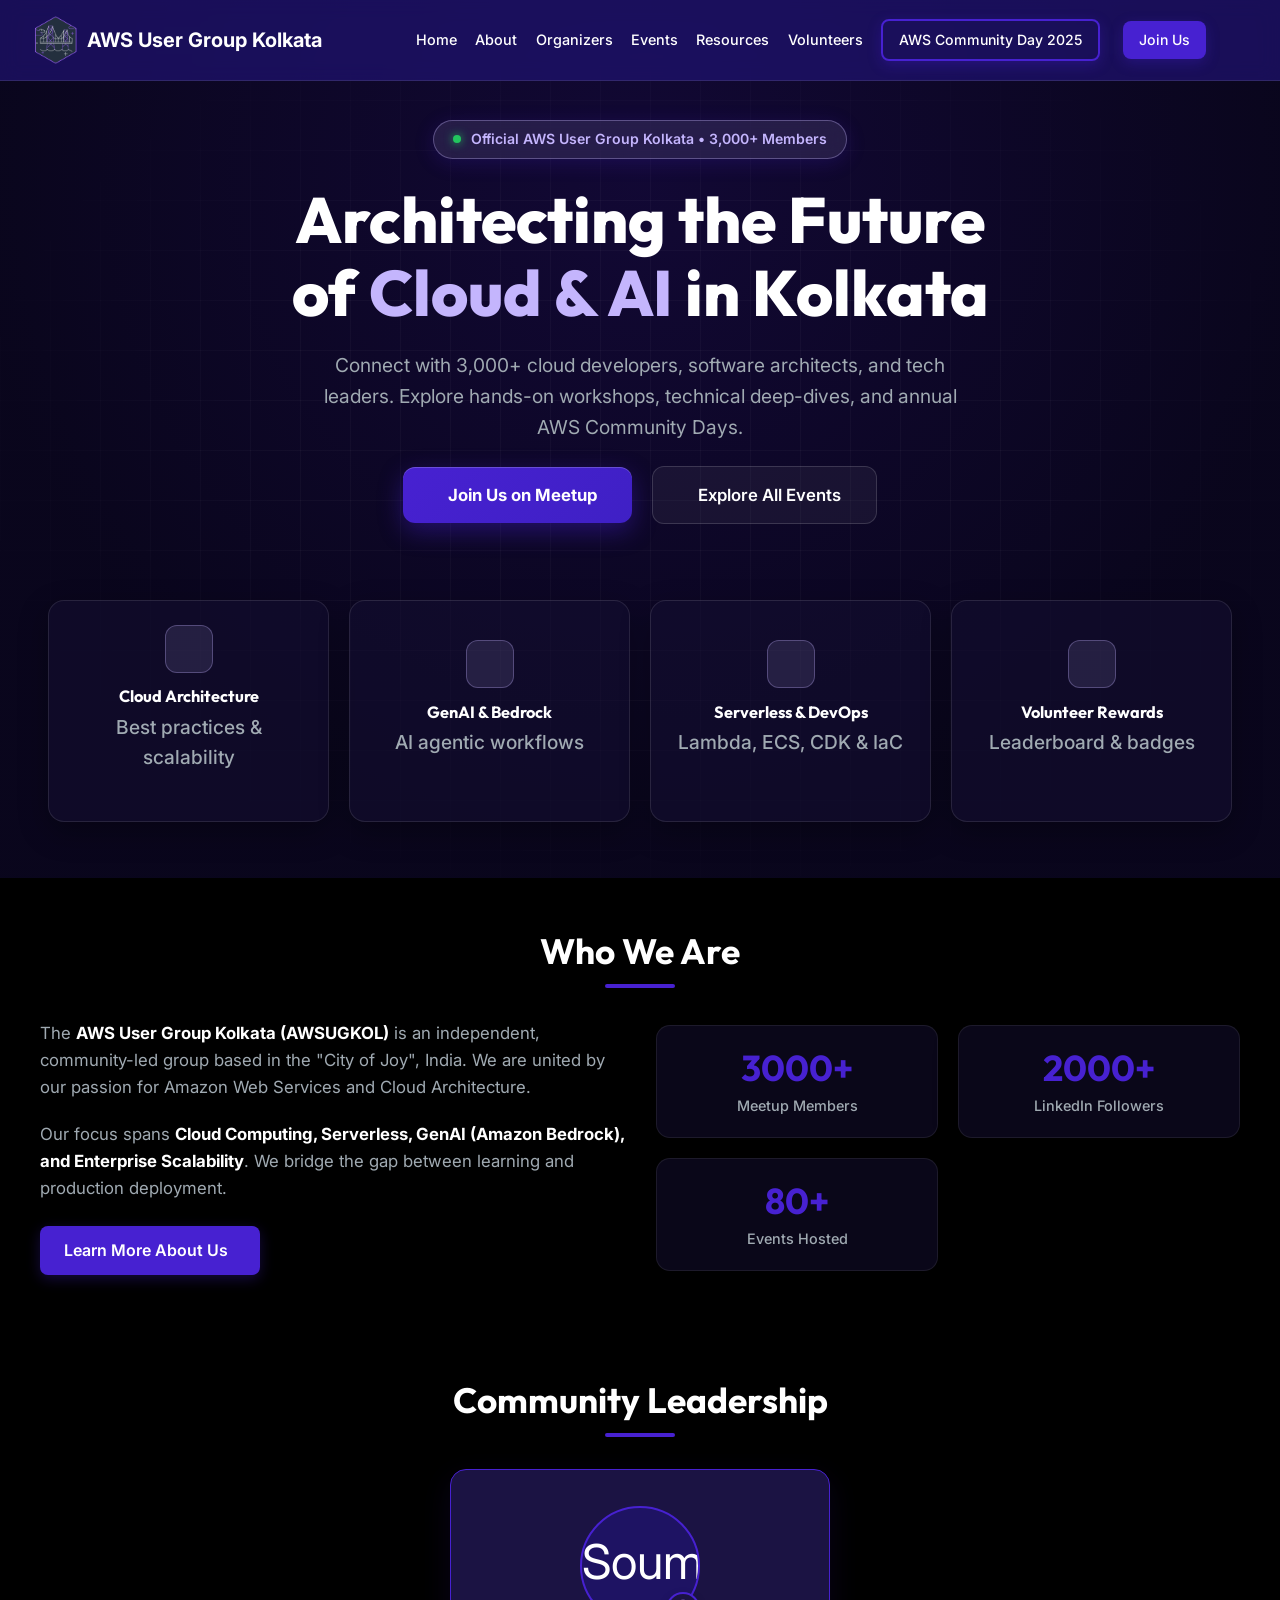
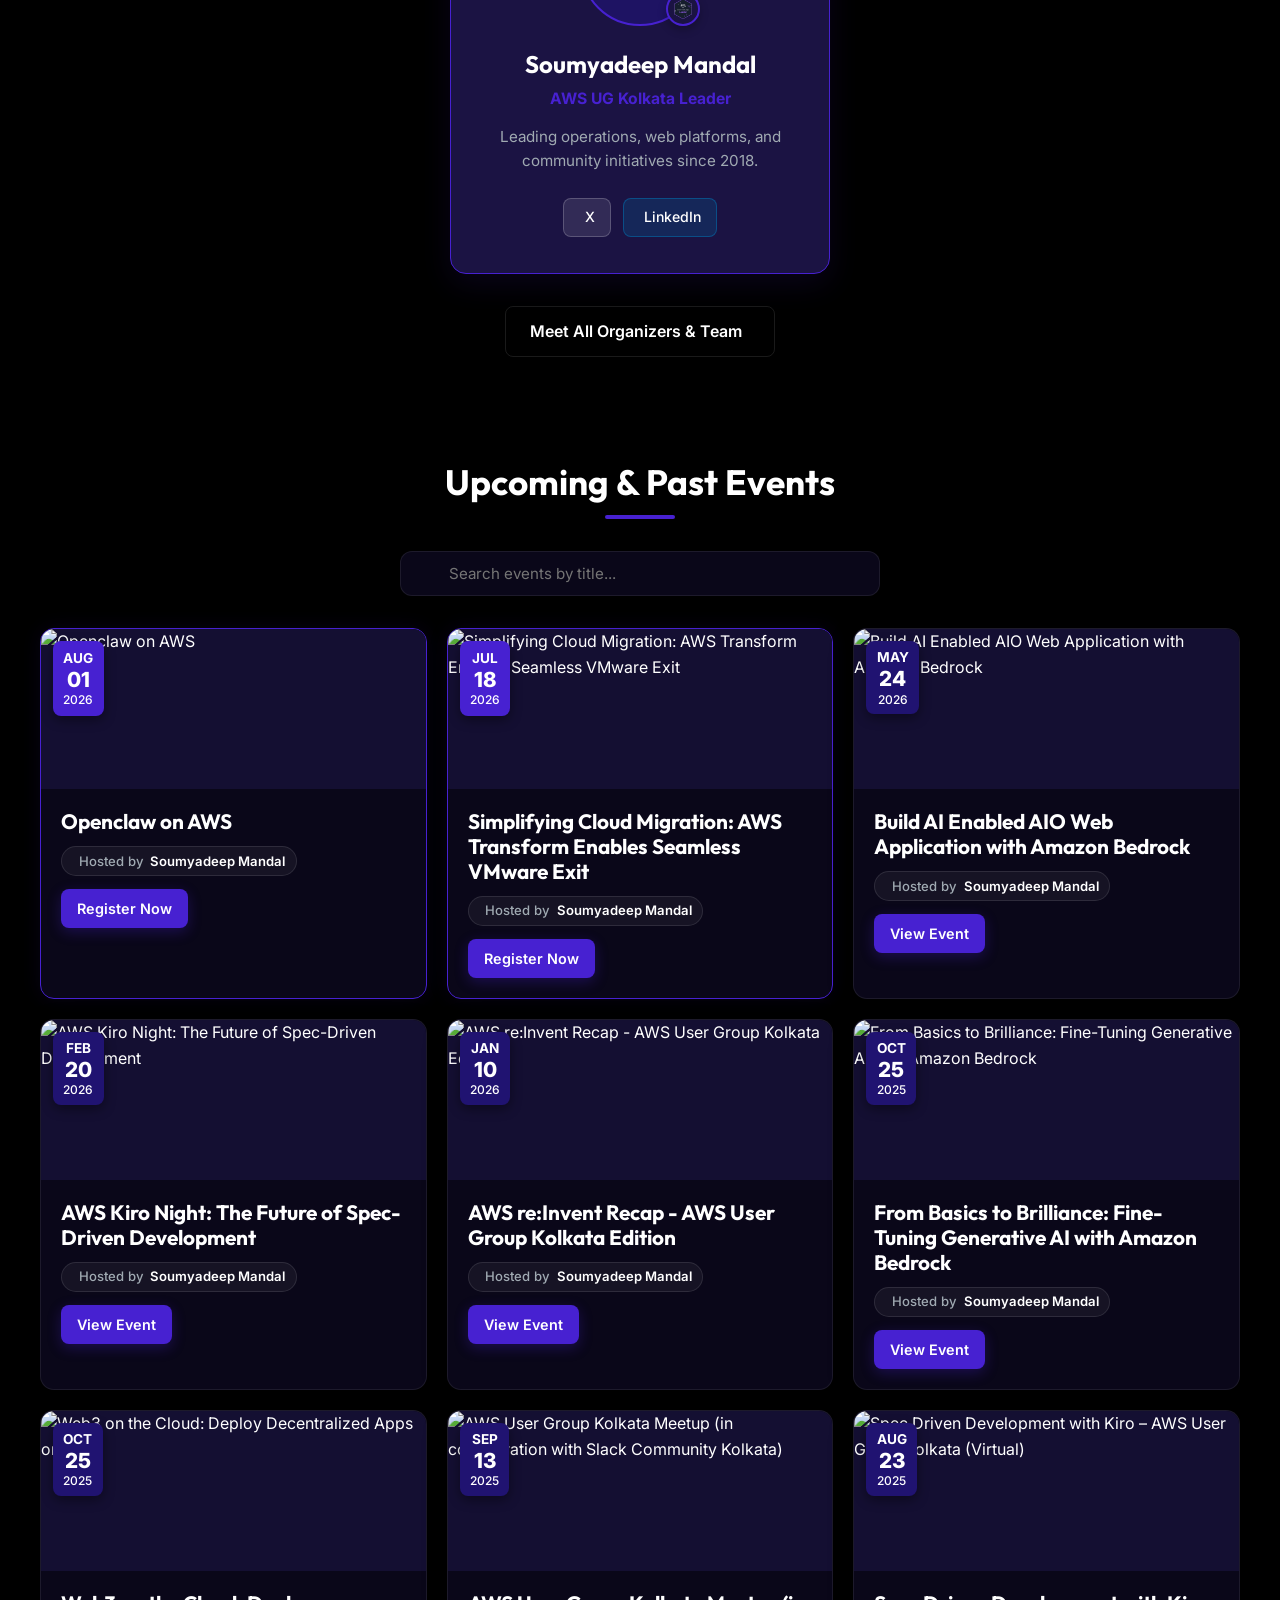
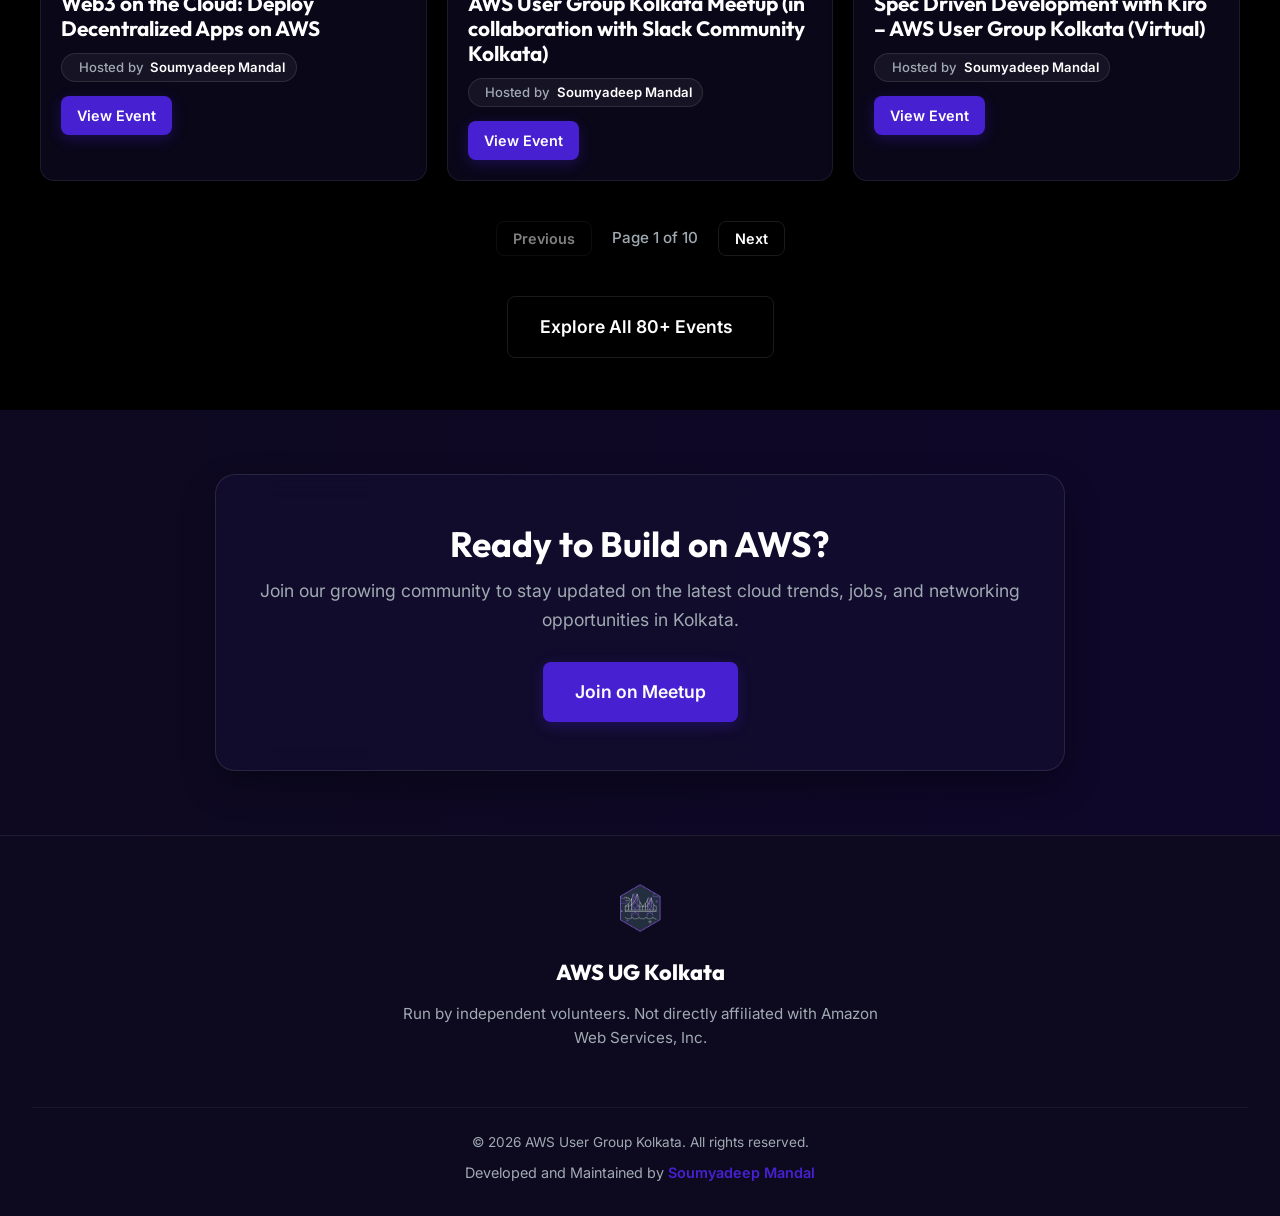
==== commit ae547a86: "30072026-2" ====
--- a/index.html
+++ b/index.html
@@ -187,7 +187,7 @@
       justify-content: center;
       align-items: center;
       flex-wrap: wrap;
-      margin-bottom: 4rem;
+      margin-bottom: 2.25rem;
     }
 
     .hero-btn-primary {
@@ -237,82 +237,107 @@
       display: grid;
       grid-template-columns: repeat(4, 1fr);
       gap: 1.25rem;
-      max-width: 1080px;
+      max-width: 1240px;
       width: 100%;
-      margin: 0 auto;
+      margin: 2.5rem auto 0;
+      padding: 0 1.5rem;
+      box-sizing: border-box;
+      position: relative;
+      z-index: 2;
       align-items: stretch;
     }
 
-    @media (max-width: 1024px) {
+    @media (max-width: 1100px) {
       .hero-feature-bar {
         grid-template-columns: repeat(2, 1fr);
-      }
-    }
-
-    @media (max-width: 580px) {
+        gap: 1rem;
+        max-width: 760px;
+      }
+    }
+
+    @media (max-width: 600px) {
+      .hero-cta-group {
+        margin-bottom: 1.5rem;
+      }
       .hero-feature-bar {
         grid-template-columns: 1fr;
+        gap: 0.85rem;
+        max-width: 440px;
+        margin-top: 1.75rem;
+        padding: 0 1rem;
+      }
+      .hero-feature-card {
+        padding: 1.1rem 1.25rem;
       }
     }
 
     .hero-feature-card {
-      background: rgba(20, 15, 50, 0.5);
-      border: 1px solid rgba(255, 255, 255, 0.08);
+      background: rgba(20, 15, 50, 0.55);
+      border: 1px solid rgba(255, 255, 255, 0.1);
       backdrop-filter: blur(16px);
       -webkit-backdrop-filter: blur(16px);
-      padding: 1.25rem;
-      border-radius: 14px;
+      padding: 1.5rem 1.25rem;
+      border-radius: 16px;
       display: flex;
-      align-items: center;
-      text-align: left;
-      gap: 0.9rem;
+      flex-direction: column;
+      align-items: center;
+      justify-content: center;
+      text-align: center !important;
+      gap: 0.85rem;
       transition: all 0.3s cubic-bezier(0.16, 1, 0.3, 1);
       box-shadow: 0 10px 30px rgba(0, 0, 0, 0.3);
       width: 100%;
+      height: 100%;
       box-sizing: border-box;
     }
 
     .hero-feature-card:hover {
-      transform: translateY(-5px);
+      transform: translateY(-4px);
       border-color: rgba(196, 181, 253, 0.4);
-      box-shadow: 0 15px 35px rgba(71, 33, 209, 0.2);
+      box-shadow: 0 15px 35px rgba(71, 33, 209, 0.25);
     }
 
     .hero-feature-icon {
-      width: 44px;
-      height: 44px;
-      border-radius: 10px;
-      background: rgba(196, 181, 253, 0.15);
+      width: 48px;
+      height: 48px;
+      border-radius: 12px;
+      background: rgba(196, 181, 253, 0.12);
       border: 1px solid rgba(196, 181, 253, 0.3);
       display: flex;
       align-items: center;
       justify-content: center;
-      font-size: 1.3rem;
+      font-size: 1.35rem;
       color: #c4b5fd;
       flex-shrink: 0;
+      margin: 0 auto;
     }
 
     .hero-feature-text {
-      text-align: left;
+      text-align: center !important;
       display: flex;
       flex-direction: column;
       justify-content: center;
+      align-items: center;
+      width: 100%;
     }
 
     .hero-feature-text h4 {
-      font-size: 0.95rem;
-      font-family: var(--font-heading);
-      margin: 0 0 0.2rem 0;
-      color: #ffffff;
-      text-align: left;
+      font-size: 1.02rem !important;
+      font-family: var(--font-heading) !important;
+      font-weight: 700 !important;
+      line-height: 1.25 !important;
+      margin: 0 0 0.3rem 0 !important;
+      color: #ffffff !important;
+      text-align: center !important;
     }
 
     .hero-feature-text p {
-      font-size: 0.8rem;
-      color: var(--color-text-secondary);
-      margin: 0;
-      line-height: 1.3;
-      text-align: left;
+      font-size: 0.84rem !important;
+      color: var(--color-text-secondary) !important;
+      margin: 0 !important;
+      line-height: 1.4 !important;
+      text-align: center !important;
+      font-weight: 500 !important;
     }
 
     /* Light Theme Overrides for Hero */
@@ -416,41 +441,40 @@
             <i class="fa-solid fa-calendar-days" style="font-size: 1.1rem; color: #c4b5fd;"></i> Explore All Events
           </a>
         </div>
-
-        <div class="hero-feature-bar animate-fade delay-3">
-          <div class="hero-feature-card">
-            <div class="hero-feature-icon"><i class="fa-solid fa-cloud"></i></div>
-            <div class="hero-feature-text">
-              <h4>Cloud Architecture</h4>
-              <p>Best practices & scalability</p>
-            </div>
+      </div>
+
+      <div class="hero-feature-bar animate-fade delay-3">
+        <div class="hero-feature-card">
+          <div class="hero-feature-icon"><i class="fa-solid fa-cloud"></i></div>
+          <div class="hero-feature-text">
+            <h4>Cloud Architecture</h4>
+            <p>Best practices & scalability</p>
           </div>
-
-          <div class="hero-feature-card">
-            <div class="hero-feature-icon"><i class="fa-solid fa-robot"></i></div>
-            <div class="hero-feature-text">
-              <h4>GenAI & Bedrock</h4>
-              <p>AI agentic workflows</p>
-            </div>
+        </div>
+
+        <div class="hero-feature-card">
+          <div class="hero-feature-icon"><i class="fa-solid fa-robot"></i></div>
+          <div class="hero-feature-text">
+            <h4>GenAI & Bedrock</h4>
+            <p>AI agentic workflows</p>
           </div>
-
-          <div class="hero-feature-card">
-            <div class="hero-feature-icon"><i class="fa-solid fa-cube"></i></div>
-            <div class="hero-feature-text">
-              <h4>Serverless & DevOps</h4>
-              <p>Lambda, ECS, CDK & IaC</p>
-            </div>
+        </div>
+
+        <div class="hero-feature-card">
+          <div class="hero-feature-icon"><i class="fa-solid fa-cube"></i></div>
+          <div class="hero-feature-text">
+            <h4>Serverless & DevOps</h4>
+            <p>Lambda, ECS, CDK & IaC</p>
           </div>
-
-          <div class="hero-feature-card">
-            <div class="hero-feature-icon"><i class="fa-solid fa-award"></i></div>
-            <div class="hero-feature-text">
-              <h4>Volunteer Rewards</h4>
-              <p>Leaderboard & badges</p>
-            </div>
+        </div>
+
+        <div class="hero-feature-card">
+          <div class="hero-feature-icon"><i class="fa-solid fa-award"></i></div>
+          <div class="hero-feature-text">
+            <h4>Volunteer Rewards</h4>
+            <p>Leaderboard & badges</p>
           </div>
         </div>
-
       </div>
     </section>
 
--- a/assets/css/index-f4iXxLYQ.css
+++ b/assets/css/index-f4iXxLYQ.css
@@ -1,4 +1,4 @@
-:root{--color-aws-orange: #4721d1;--color-aws-orange-dark: #3f20c5;--color-aws-blue: #201371;--color-bg: #000000;--color-bg-secondary: #1b1343;--color-text-primary: #ffffff;--color-text-secondary: #a0aab2;--color-glass: rgba(32, 19, 113, .7);--color-glass-border: rgba(255, 255, 255, .1);--font-primary: "Inter", sans-serif;--font-heading: "Outfit", sans-serif;--transition-normal: .3s ease}*{margin:0;padding:0;box-sizing:border-box}html{scroll-behavior:smooth}body{font-family:var(--font-primary);background-color:var(--color-bg);color:var(--color-text-primary);line-height:1.6;overflow-x:hidden;display:flex;flex-direction:column;min-height:100vh}main{flex-grow:1}h1,h2,h3,h4{font-family:var(--font-heading);font-weight:700;line-height:1.2}.gradient-text{background:linear-gradient(135deg,var(--color-aws-orange),#3f20c5);-webkit-background-clip:text;background-clip:text;-webkit-text-fill-color:transparent}.btn{display:inline-block;padding:.75rem 1.5rem;border-radius:8px;font-weight:600;text-decoration:none;transition:var(--transition-normal);cursor:pointer;border:none}.btn-primary{background-color:var(--color-aws-orange);color:#fff;box-shadow:0 4px 14px #4721d14d}.btn-primary:hover{background-color:var(--color-aws-orange-dark);transform:translateY(-2px);box-shadow:0 6px 20px #4721d166}.btn-secondary{background-color:transparent;color:var(--color-text-primary);border:1px solid var(--color-glass-border)}.btn-secondary:hover{background-color:#ffffff0d;transform:translateY(-2px)}.btn-large{padding:1rem 2rem;font-size:1.1rem}.btn-small{padding:.5rem 1rem;font-size:.9rem}.navbar{position:fixed;top:0;left:0;width:100%;padding:1rem 0;z-index:1000;background:var(--color-glass);backdrop-filter:blur(10px);-webkit-backdrop-filter:blur(10px);border-bottom:1px solid var(--color-glass-border);transition:padding .3s ease,background .3s ease}.navbar.scrolled{padding:.8rem 0;background:#000000e6}.nav-container{max-width:1200px;margin:0 auto;padding:0 2rem;display:flex;justify-content:space-between;align-items:center}.logo{display:flex;align-items:center}.logo img{height:48px;width:auto}.nav-links{display:flex;gap:2rem;align-items:center}.nav-links a{color:var(--color-text-primary);text-decoration:none;font-weight:500;font-size:.95rem;transition:color var(--transition-normal)}.nav-links a:hover{color:var(--color-aws-orange)}.hero{min-height:auto;display:flex;align-items:center;position:relative;overflow:hidden;padding-top:120px;padding-bottom:3rem}.hero-background{position:absolute;top:-50%;left:-50%;width:200%;height:200%;background:radial-gradient(circle at center,#4721d126,#000 50%);z-index:-1;animation:pulse 15s infinite alternate ease-in-out}@keyframes pulse{0%{transform:scale(1);opacity:.6}to{transform:scale(1.1);opacity:1}}.hero-content{max-width:800px;margin:0 auto;text-align:center;padding:0 2rem;z-index:1}.hero h1{font-size:clamp(3rem,5vw,5rem);margin-bottom:1.5rem}.hero p{font-size:clamp(1.1rem,2vw,1.3rem);color:var(--color-text-secondary);max-width:600px;margin:0 auto 2.5rem}.hero-buttons{display:flex;gap:1.5rem;justify-content:center}.hero-visual{position:absolute;width:100%;height:100%;top:0;left:0;pointer-events:none;z-index:0}.floating-element{position:absolute;font-size:4rem;filter:drop-shadow(0 0 20px rgba(255,255,255,.2));opacity:.8;animation:float 6s infinite ease-in-out}.el-1{top:20%;left:10%;animation-delay:0s}.el-2{top:60%;right:15%;animation-delay:2s;font-size:3rem}.el-3{top:30%;right:25%;animation-delay:4s;font-size:5rem}@keyframes float{0%{transform:translateY(0) rotate(0)}50%{transform:translateY(-20px) rotate(5deg)}to{transform:translateY(0) rotate(0)}}.section{padding:3.25rem 1.5rem}.container{max-width:1200px;margin:0 auto}.section-header{text-align:center;margin-bottom:2rem}.section-header h2{font-size:2.2rem;margin-bottom:.75rem}.hr-line{width:70px;height:4px;background:var(--color-aws-orange);margin:0 auto;border-radius:2px}.about-grid{display:grid;grid-template-columns:1fr 1fr;gap:2rem;align-items:center}.about-text p{font-size:1.05rem;color:var(--color-text-secondary);margin-bottom:1.25rem}.about-text strong{color:var(--color-text-primary)}.about-stats{display:grid;grid-template-columns:1fr 1fr;gap:1.25rem}.stat-card{background:rgba(20,15,50,.5);border:1px solid rgba(255,255,255,.08);backdrop-filter:blur(16px);-webkit-backdrop-filter:blur(16px);padding:1.25rem 1rem;border-radius:14px;text-align:center;transition:transform var(--transition-normal);box-shadow:0 8px 25px rgba(0,0,0,.25)}.stat-card:hover{transform:translateY(-4px);border-color:rgba(196,181,253,.3)}.stat-card h3{font-size:2.25rem;color:var(--color-aws-orange);margin-bottom:.3rem}.stat-card p{color:var(--color-text-secondary);font-weight:500;font-size:.9rem}.events-grid{display:grid;grid-template-columns:repeat(auto-fill,minmax(320px,1fr));gap:1.25rem;min-height:450px;transition:min-height .3s ease}.event-card{background:rgba(20,15,50,.5);border:1px solid rgba(255,255,255,.08);backdrop-filter:blur(16px);-webkit-backdrop-filter:blur(16px);border-radius:14px;overflow:hidden;transition:var(--transition-normal);display:flex;flex-direction:column;box-shadow:0 8px 25px rgba(0,0,0,.25)}.event-card:hover{transform:translateY(-4px);box-shadow:0 12px 35px rgba(71,33,209,.25);border-color:rgba(196,181,253,.3)}.event-card.highlight{border:1px solid var(--color-aws-orange);box-shadow:0 0 20px #4721d11a}.event-date{background:var(--color-aws-orange);color:var(--color-bg);padding:1.25rem;text-align:center;display:flex;flex-direction:column}.event-date.past{background:#333;color:#888;padding:.85rem}.event-date .month{font-weight:700;font-size:1.1rem}.event-date .day{font-size:2.2rem;font-weight:800;line-height:1;margin:.2rem 0}.event-date .year{font-weight:500}.event-info{padding:1.25rem;flex-grow:1;display:flex;flex-direction:column}.event-info h3{font-size:1.3rem;margin-bottom:.75rem}.event-info p{color:var(--color-text-secondary);margin-bottom:1.25rem;flex-grow:1;font-size:.95rem}.mt-more{align-self:flex-start}.pagination{display:flex;justify-content:center;align-items:center;gap:1.25rem;margin-top:2.5rem}.pagination button{font-family:var(--font-primary)}.pagination button:disabled{opacity:.5;cursor:not-allowed}.pagination span{font-weight:500;color:var(--color-text-secondary);font-size:.95rem}.cta-section{background:linear-gradient(to right,rgba(20,15,50,.8),rgba(71,33,209,.15));text-align:center;padding:3rem 1.5rem!important}.cta-container{max-width:750px;margin:0 auto}.cta-container h2{font-size:2.2rem;margin-bottom:.75rem}.cta-container p{color:var(--color-text-secondary);font-size:1.1rem;margin-bottom:1.75rem}footer{background:rgba(15,10,35,.9);padding:3rem 2rem 2rem;border-top:1px solid rgba(255,255,255,.08)}.footer-content{max-width:1200px;margin:0 auto;text-align:center;margin-bottom:2rem}.footer-logo{font-family:var(--font-heading);font-size:1.35rem;font-weight:800;margin-bottom:.75rem}.footer-content p{color:var(--color-text-secondary);max-width:500px;margin:0 auto 1.5rem;font-size:.95rem}.social-links{display:flex;justify-content:center;gap:1.25rem}.social-links a{color:var(--color-text-primary);text-decoration:none;font-weight:500;font-size:1.35rem;display:inline-block;transition:color var(--transition-normal),transform var(--transition-normal)}.social-links a:hover{color:var(--color-aws-orange);transform:translateY(-2px)}.footer-bottom{text-align:center;color:var(--color-text-secondary);font-size:.85rem;padding-top:1.5rem;border-top:1px solid rgba(255,255,255,.05)}.mobile-menu-btn{display:none;flex-direction:column;gap:6px;cursor:pointer}.mobile-menu-btn span{width:30px;height:3px;background:#fff;transition:.3s}.animate-up{opacity:0;transform:translateY(30px);animation:fadeInUp .8s ease forwards}.animate-fade{opacity:0;animation:fadeIn 1.2s ease forwards}.delay-1{animation-delay:.2s}.delay-2{animation-delay:.4s}.delay-3{animation-delay:.6s}@keyframes fadeInUp{to{opacity:1;transform:translateY(0)}}@keyframes fadeIn{to{opacity:1}}.reveal{opacity:0;transform:translateY(40px);transition:opacity .8s cubic-bezier(.5,0,0,1),transform .8s cubic-bezier(.5,0,0,1)}.reveal.active{opacity:1;transform:translateY(0)}@media(max-width:768px){.nav-links{display:none}.mobile-menu-btn{display:flex}.about-grid{grid-template-columns:1fr;gap:2rem}.hero-buttons{flex-direction:column}.hero h1{font-size:2.5rem}.section{padding:3rem 1.25rem}}.events-search-container{margin-bottom:2rem;display:flex;justify-content:center;width:100%}.search-wrapper{position:relative;width:100%;max-width:480px}.search-wrapper i{position:absolute;left:1.25rem;top:50%;transform:translateY(-50%);color:var(--color-text-secondary);font-size:1rem;pointer-events:none;transition:color .3s ease}.search-wrapper input{width:100%;padding:.75rem 1.25rem .75rem 3rem;background:rgba(20,15,50,.5);backdrop-filter:blur(16px);-webkit-backdrop-filter:blur(16px);border:1px solid rgba(255,255,255,.08);border-radius:12px;color:var(--color-text-primary);font-family:var(--font-primary);font-size:.95rem;outline:none;transition:all .3s cubic-bezier(.4,0,.2,1);box-shadow:0 4px 20px #0003}.search-wrapper input:focus{border-color:var(--color-aws-orange);box-shadow:0 0 0 3px rgba(71,33,209,.25),0 8px 30px #0000004d}.search-wrapper input:focus+i{color:var(--color-aws-orange)}.no-events-message{grid-column:1/-1;display:flex;flex-direction:column;align-items:center;justify-content:center;text-align:center;color:var(--color-text-secondary);font-size:1.1rem;padding:2rem 1rem;width:100%;min-height:300px}.event-thumbnail-container{position:relative;width:100%;height:160px;overflow:hidden;background:#140f32}.event-thumbnail{width:100%;height:100%;object-fit:cover;transition:transform var(--transition-normal)}.event-card:hover .event-thumbnail{transform:scale(1.05)}.event-thumbnail-container .event-date{position:absolute;top:.75rem;left:.75rem;z-index:2;border-radius:8px;padding:.4rem .65rem!important;box-shadow:0 4px 12px #0006}.event-thumbnail-container .event-date .day{font-size:1.3rem!important;margin:0!important}.event-thumbnail-container .event-date .month{font-size:.85rem!important}.event-thumbnail-container .event-date .year{font-size:.75rem!important}.event-thumbnail-container .event-date.past{padding:.35rem .65rem!important}.event-host{display:inline-flex;align-items:center;gap:.4rem;font-size:.82rem;color:var(--color-text-secondary);background:rgba(255,255,255,.05);border:1px solid var(--color-glass-border);padding:.2rem .65rem;border-radius:20px;font-weight:500;margin-bottom:.85rem;align-self:flex-start}.event-host a{color:#ffffff;text-decoration:none;font-weight:600;transition:color var(--transition-normal)}.event-host a:hover{color:var(--color-aws-orange)}.event-host i{color:var(--color-aws-orange)}.event-date{color:#ffffff!important}.event-date.past{background:var(--color-aws-blue)!important;color:#ffffff!important}.volunteers-banner{background:rgba(20,15,50,.5);backdrop-filter:blur(16px);-webkit-backdrop-filter:blur(16px);border:1px solid rgba(255,255,255,.08);border-radius:16px;padding:2rem 1.5rem;text-align:center;max-width:850px;margin:0 auto;box-shadow:0 10px 30px rgba(0,0,0,.3)}
+:root{--color-aws-orange: #4721d1;--color-aws-orange-dark: #3f20c5;--color-aws-blue: #201371;--color-bg: #000000;--color-bg-secondary: #1b1343;--color-text-primary: #ffffff;--color-text-secondary: #a0aab2;--color-glass: rgba(32, 19, 113, .7);--color-glass-border: rgba(255, 255, 255, .1);--font-primary: "Inter", sans-serif;--font-heading: "Outfit", sans-serif;--transition-normal: .3s ease}*{margin:0;padding:0;box-sizing:border-box}html{scroll-behavior:smooth}body{font-family:var(--font-primary);background-color:var(--color-bg);color:var(--color-text-primary);line-height:1.6;overflow-x:hidden;display:flex;flex-direction:column;min-height:100vh}main{flex-grow:1}h1,h2,h3,h4{font-family:var(--font-heading);font-weight:700;line-height:1.2}.gradient-text{background:linear-gradient(135deg,var(--color-aws-orange),#3f20c5);-webkit-background-clip:text;background-clip:text;-webkit-text-fill-color:transparent}.btn{display:inline-block;padding:.75rem 1.5rem;border-radius:8px;font-weight:600;text-decoration:none;transition:var(--transition-normal);cursor:pointer;border:none}.btn-primary{background-color:var(--color-aws-orange);color:#fff;box-shadow:0 4px 14px #4721d14d}.btn-primary:hover{background-color:var(--color-aws-orange-dark);transform:translateY(-2px);box-shadow:0 6px 20px #4721d166}.btn-secondary{background-color:transparent;color:var(--color-text-primary);border:1px solid var(--color-glass-border)}.btn-secondary:hover{background-color:#ffffff0d;transform:translateY(-2px)}.btn-large{padding:1rem 2rem;font-size:1.1rem}.btn-small{padding:.5rem 1rem;font-size:.9rem}.navbar{position:fixed;top:0;left:0;width:100%;padding:1rem 0;z-index:1000;background:var(--color-glass);backdrop-filter:blur(10px);-webkit-backdrop-filter:blur(10px);border-bottom:1px solid var(--color-glass-border);transition:padding .3s ease,background .3s ease}.navbar.scrolled{padding:.8rem 0;background:#000000e6}.nav-container{max-width:1200px;margin:0 auto;padding:0 2rem;display:flex;justify-content:space-between;align-items:center}.logo{display:flex;align-items:center}.logo img{height:48px;width:auto}.nav-links{display:flex;gap:2rem;align-items:center}.nav-links a{color:var(--color-text-primary);text-decoration:none;font-weight:500;font-size:.95rem;transition:color var(--transition-normal)}.nav-links a:hover{color:var(--color-aws-orange)}.hero{min-height:auto;display:flex;align-items:center;position:relative;overflow:hidden;padding-top:120px;padding-bottom:3rem}.hero-background{position:absolute;top:-50%;left:-50%;width:200%;height:200%;background:radial-gradient(circle at center,#4721d126,#000 50%);z-index:-1;animation:pulse 15s infinite alternate ease-in-out}@keyframes pulse{0%{transform:scale(1);opacity:.6}to{transform:scale(1.1);opacity:1}}.hero-content{max-width:800px;margin:0 auto;text-align:center;padding:0 2rem;z-index:1}.hero h1{font-size:clamp(3rem,5vw,5rem);margin-bottom:1.5rem}.hero p{font-size:clamp(1.1rem,2vw,1.3rem);color:var(--color-text-secondary);max-width:600px;margin:0 auto 2.5rem}.hero-buttons{display:flex;gap:1.5rem;justify-content:center}.hero-visual{position:absolute;width:100%;height:100%;top:0;left:0;pointer-events:none;z-index:0}.floating-element{position:absolute;font-size:4rem;filter:drop-shadow(0 0 20px rgba(255,255,255,.2));opacity:.8;animation:float 6s infinite ease-in-out}.el-1{top:20%;left:10%;animation-delay:0s}.el-2{top:60%;right:15%;animation-delay:2s;font-size:3rem}.el-3{top:30%;right:25%;animation-delay:4s;font-size:5rem}@keyframes float{0%{transform:translateY(0) rotate(0)}50%{transform:translateY(-20px) rotate(5deg)}to{transform:translateY(0) rotate(0)}}.section{padding:3.25rem 1.5rem}.container{max-width:1200px;margin:0 auto}.section-header{text-align:center;margin-bottom:2rem}.section-header h2{font-size:2.2rem;margin-bottom:.75rem}.hr-line{width:70px;height:4px;background:var(--color-aws-orange);margin:0 auto;border-radius:2px}.about-grid{display:grid;grid-template-columns:1fr 1fr;gap:2rem;align-items:center}.about-text p{font-size:1.05rem;color:var(--color-text-secondary);margin-bottom:1.25rem}.about-text strong{color:var(--color-text-primary)}.about-stats{display:grid;grid-template-columns:1fr 1fr;gap:1.25rem}.stat-card{background:rgba(20,15,50,.5);border:1px solid rgba(255,255,255,.08);backdrop-filter:blur(16px);-webkit-backdrop-filter:blur(16px);padding:1.25rem 1rem;border-radius:14px;text-align:center;transition:transform var(--transition-normal);box-shadow:0 8px 25px rgba(0,0,0,.25)}.stat-card:hover{transform:translateY(-4px);border-color:rgba(196,181,253,.3)}.stat-card h3{font-size:2.25rem;color:var(--color-aws-orange);margin-bottom:.3rem}.stat-card p{color:var(--color-text-secondary);font-weight:500;font-size:.9rem}.events-grid{display:grid;grid-template-columns:repeat(auto-fill,minmax(320px,1fr));gap:1.25rem;min-height:450px;transition:min-height .3s ease}.event-card{background:rgba(20,15,50,.5);border:1px solid rgba(255,255,255,.08);backdrop-filter:blur(16px);-webkit-backdrop-filter:blur(16px);border-radius:14px;overflow:hidden;transition:var(--transition-normal);display:flex;flex-direction:column;box-shadow:0 8px 25px rgba(0,0,0,.25)}.event-card:hover{transform:translateY(-4px);box-shadow:0 12px 35px rgba(71,33,209,.25);border-color:rgba(196,181,253,.3)}.event-card.highlight{border:1px solid var(--color-aws-orange);box-shadow:0 0 20px #4721d11a}.event-date{background:var(--color-aws-orange);color:var(--color-bg);padding:1.25rem;text-align:center;display:flex;flex-direction:column}.event-date.past{background:#333;color:#888;padding:.85rem}.event-date .month{font-weight:700;font-size:1.1rem}.event-date .day{font-size:2.2rem;font-weight:800;line-height:1;margin:.2rem 0}.event-date .year{font-weight:500}.event-info{padding:1.25rem;flex-grow:1;display:flex;flex-direction:column}.event-info h3{font-size:1.3rem;margin-bottom:.75rem}.event-info p{color:var(--color-text-secondary);margin-bottom:1.25rem;flex-grow:1;font-size:.95rem}.mt-more{align-self:flex-start}.pagination{display:flex;justify-content:center;align-items:center;gap:1.25rem;margin-top:2.5rem}.pagination button{font-family:var(--font-primary)}.pagination button:disabled{opacity:.5;cursor:not-allowed}.pagination span{font-weight:500;color:var(--color-text-secondary);font-size:.95rem}.cta-section{background:linear-gradient(to right,rgba(15,10,35,.9),rgba(71,33,209,.2));text-align:center;padding:4rem 1.5rem!important}.cta-container{max-width:850px;margin:0 auto;background:rgba(20,15,50,.6);border:1px solid rgba(255,255,255,.1);backdrop-filter:blur(16px);-webkit-backdrop-filter:blur(16px);border-radius:20px;padding:3rem 2rem;box-shadow:0 15px 35px rgba(0,0,0,.3)}.cta-container h2{font-size:2.2rem;margin-bottom:.75rem}.cta-container p{color:var(--color-text-secondary);font-size:1.1rem;margin-bottom:1.75rem}footer{background:rgba(15,10,35,.9);padding:3rem 2rem 2rem;border-top:1px solid rgba(255,255,255,.08)}.footer-content{max-width:1200px;margin:0 auto;text-align:center;margin-bottom:2rem}.footer-logo{font-family:var(--font-heading);font-size:1.35rem;font-weight:800;margin-bottom:.75rem}.footer-content p{color:var(--color-text-secondary);max-width:500px;margin:0 auto 1.5rem;font-size:.95rem}.social-links{display:flex;justify-content:center;gap:1.25rem}.social-links a{color:var(--color-text-primary);text-decoration:none;font-weight:500;font-size:1.35rem;display:inline-block;transition:color var(--transition-normal),transform var(--transition-normal)}.social-links a:hover{color:var(--color-aws-orange);transform:translateY(-2px)}.footer-bottom{text-align:center;color:var(--color-text-secondary);font-size:.85rem;padding-top:1.5rem;border-top:1px solid rgba(255,255,255,.05)}.mobile-menu-btn{display:none;flex-direction:column;gap:6px;cursor:pointer}.mobile-menu-btn span{width:30px;height:3px;background:#fff;transition:.3s}.animate-up{opacity:0;transform:translateY(30px);animation:fadeInUp .8s ease forwards}.animate-fade{opacity:0;animation:fadeIn 1.2s ease forwards}.delay-1{animation-delay:.2s}.delay-2{animation-delay:.4s}.delay-3{animation-delay:.6s}@keyframes fadeInUp{to{opacity:1;transform:translateY(0)}}@keyframes fadeIn{to{opacity:1}}.reveal{opacity:0;transform:translateY(40px);transition:opacity .8s cubic-bezier(.5,0,0,1),transform .8s cubic-bezier(.5,0,0,1)}.reveal.active{opacity:1;transform:translateY(0)}@media(max-width:768px){.nav-links{display:none}.mobile-menu-btn{display:flex}.about-grid{grid-template-columns:1fr;gap:2rem}.hero-buttons{flex-direction:column}.hero h1{font-size:2.5rem}.section{padding:3rem 1.25rem}}.events-search-container{margin-bottom:2rem;display:flex;justify-content:center;width:100%}.search-wrapper{position:relative;width:100%;max-width:480px}.search-wrapper i{position:absolute;left:1.25rem;top:50%;transform:translateY(-50%);color:var(--color-text-secondary);font-size:1rem;pointer-events:none;transition:color .3s ease}.search-wrapper input{width:100%;padding:.75rem 1.25rem .75rem 3rem;background:rgba(20,15,50,.5);backdrop-filter:blur(16px);-webkit-backdrop-filter:blur(16px);border:1px solid rgba(255,255,255,.08);border-radius:12px;color:var(--color-text-primary);font-family:var(--font-primary);font-size:.95rem;outline:none;transition:all .3s cubic-bezier(.4,0,.2,1);box-shadow:0 4px 20px #0003}.search-wrapper input:focus{border-color:var(--color-aws-orange);box-shadow:0 0 0 3px rgba(71,33,209,.25),0 8px 30px #0000004d}.search-wrapper input:focus+i{color:var(--color-aws-orange)}.no-events-message{grid-column:1/-1;display:flex;flex-direction:column;align-items:center;justify-content:center;text-align:center;color:var(--color-text-secondary);font-size:1.1rem;padding:2rem 1rem;width:100%;min-height:300px}.event-thumbnail-container{position:relative;width:100%;height:160px;overflow:hidden;background:#140f32}.event-thumbnail{width:100%;height:100%;object-fit:cover;transition:transform var(--transition-normal)}.event-card:hover .event-thumbnail{transform:scale(1.05)}.event-thumbnail-container .event-date{position:absolute;top:.75rem;left:.75rem;z-index:2;border-radius:8px;padding:.4rem .65rem!important;box-shadow:0 4px 12px #0006}.event-thumbnail-container .event-date .day{font-size:1.3rem!important;margin:0!important}.event-thumbnail-container .event-date .month{font-size:.85rem!important}.event-thumbnail-container .event-date .year{font-size:.75rem!important}.event-thumbnail-container .event-date.past{padding:.35rem .65rem!important}.event-host{display:inline-flex;align-items:center;gap:.4rem;font-size:.82rem;color:var(--color-text-secondary);background:rgba(255,255,255,.05);border:1px solid var(--color-glass-border);padding:.2rem .65rem;border-radius:20px;font-weight:500;margin-bottom:.85rem;align-self:flex-start}.event-host a{color:#ffffff;text-decoration:none;font-weight:600;transition:color var(--transition-normal)}.event-host a:hover{color:var(--color-aws-orange)}.event-host i{color:var(--color-aws-orange)}.event-date{color:#ffffff!important}.event-date.past{background:var(--color-aws-blue)!important;color:#ffffff!important}.volunteers-banner{background:rgba(20,15,50,.5);backdrop-filter:blur(16px);-webkit-backdrop-filter:blur(16px);border:1px solid rgba(255,255,255,.08);border-radius:16px;padding:2rem 1.5rem;text-align:center;max-width:850px;margin:0 auto;box-shadow:0 10px 30px rgba(0,0,0,.3)}
 
 /* Light Mode Variables & Overrides */
 body.light-theme {
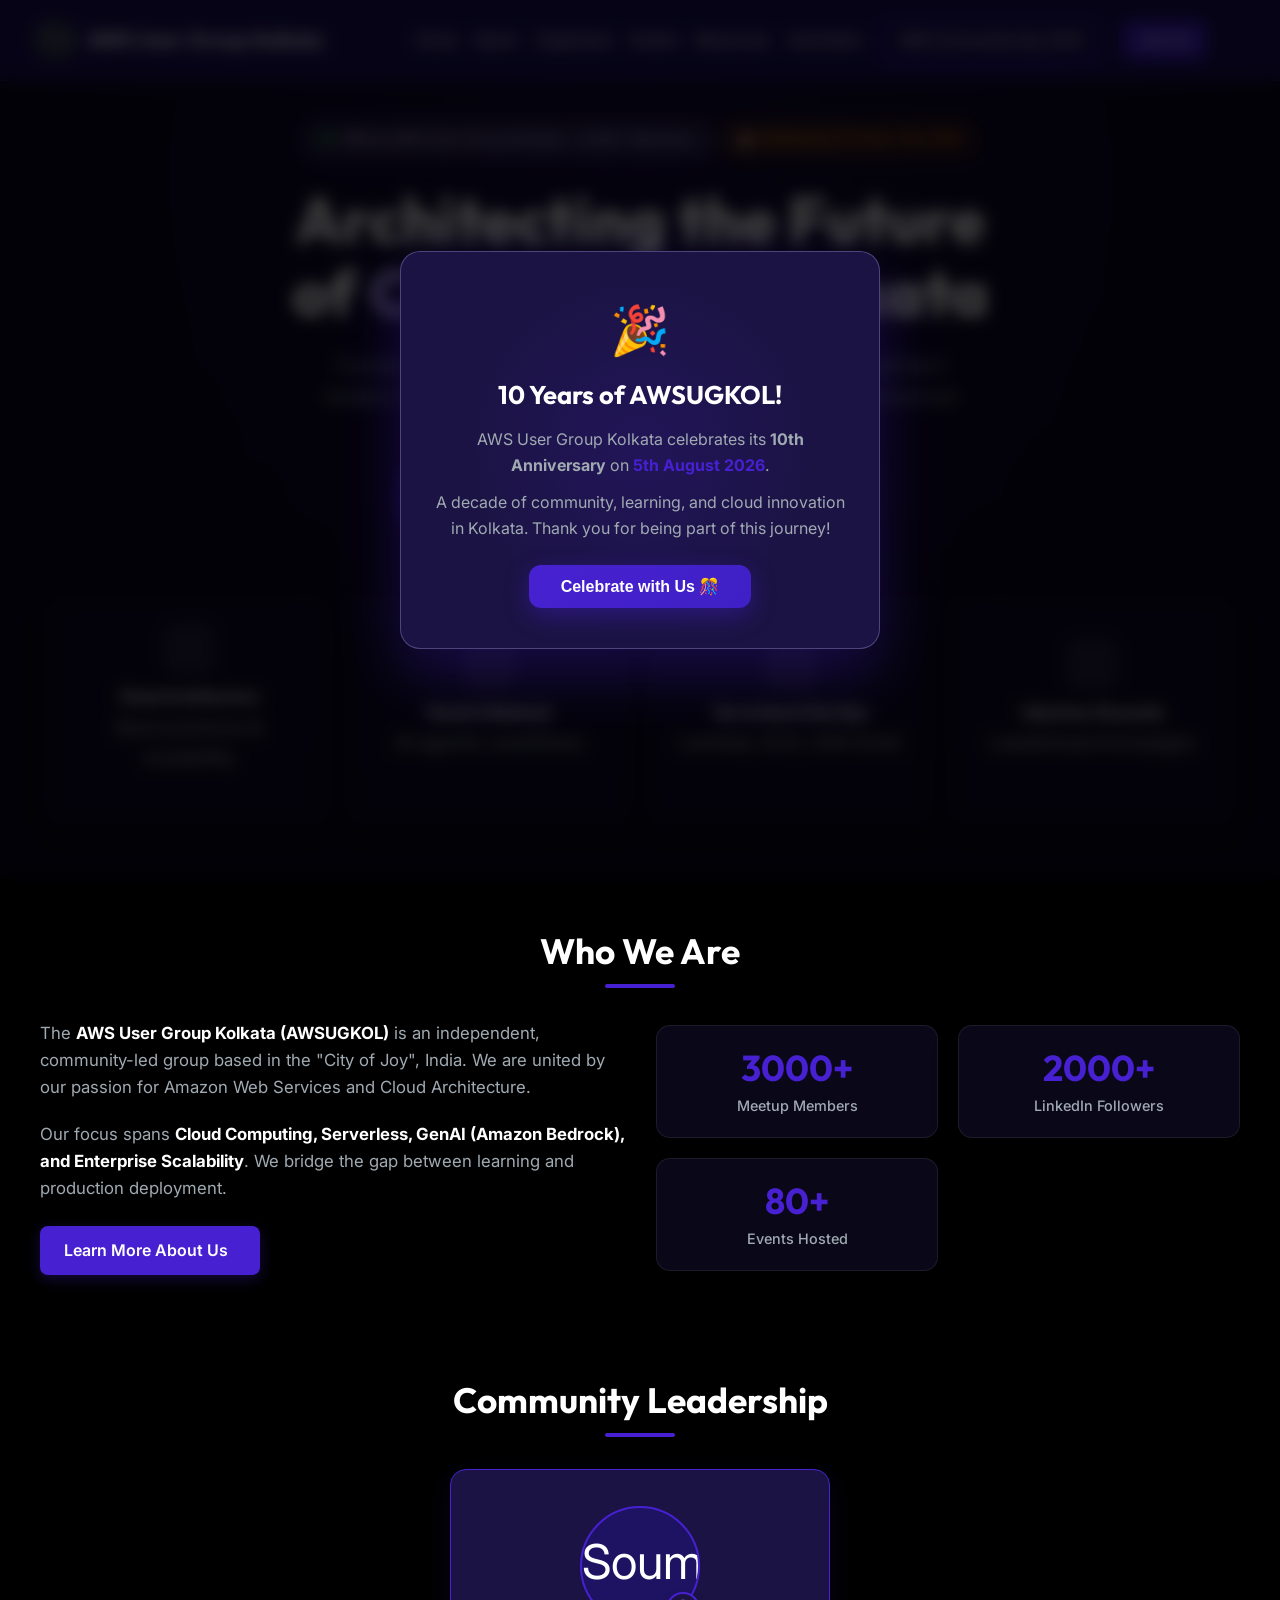
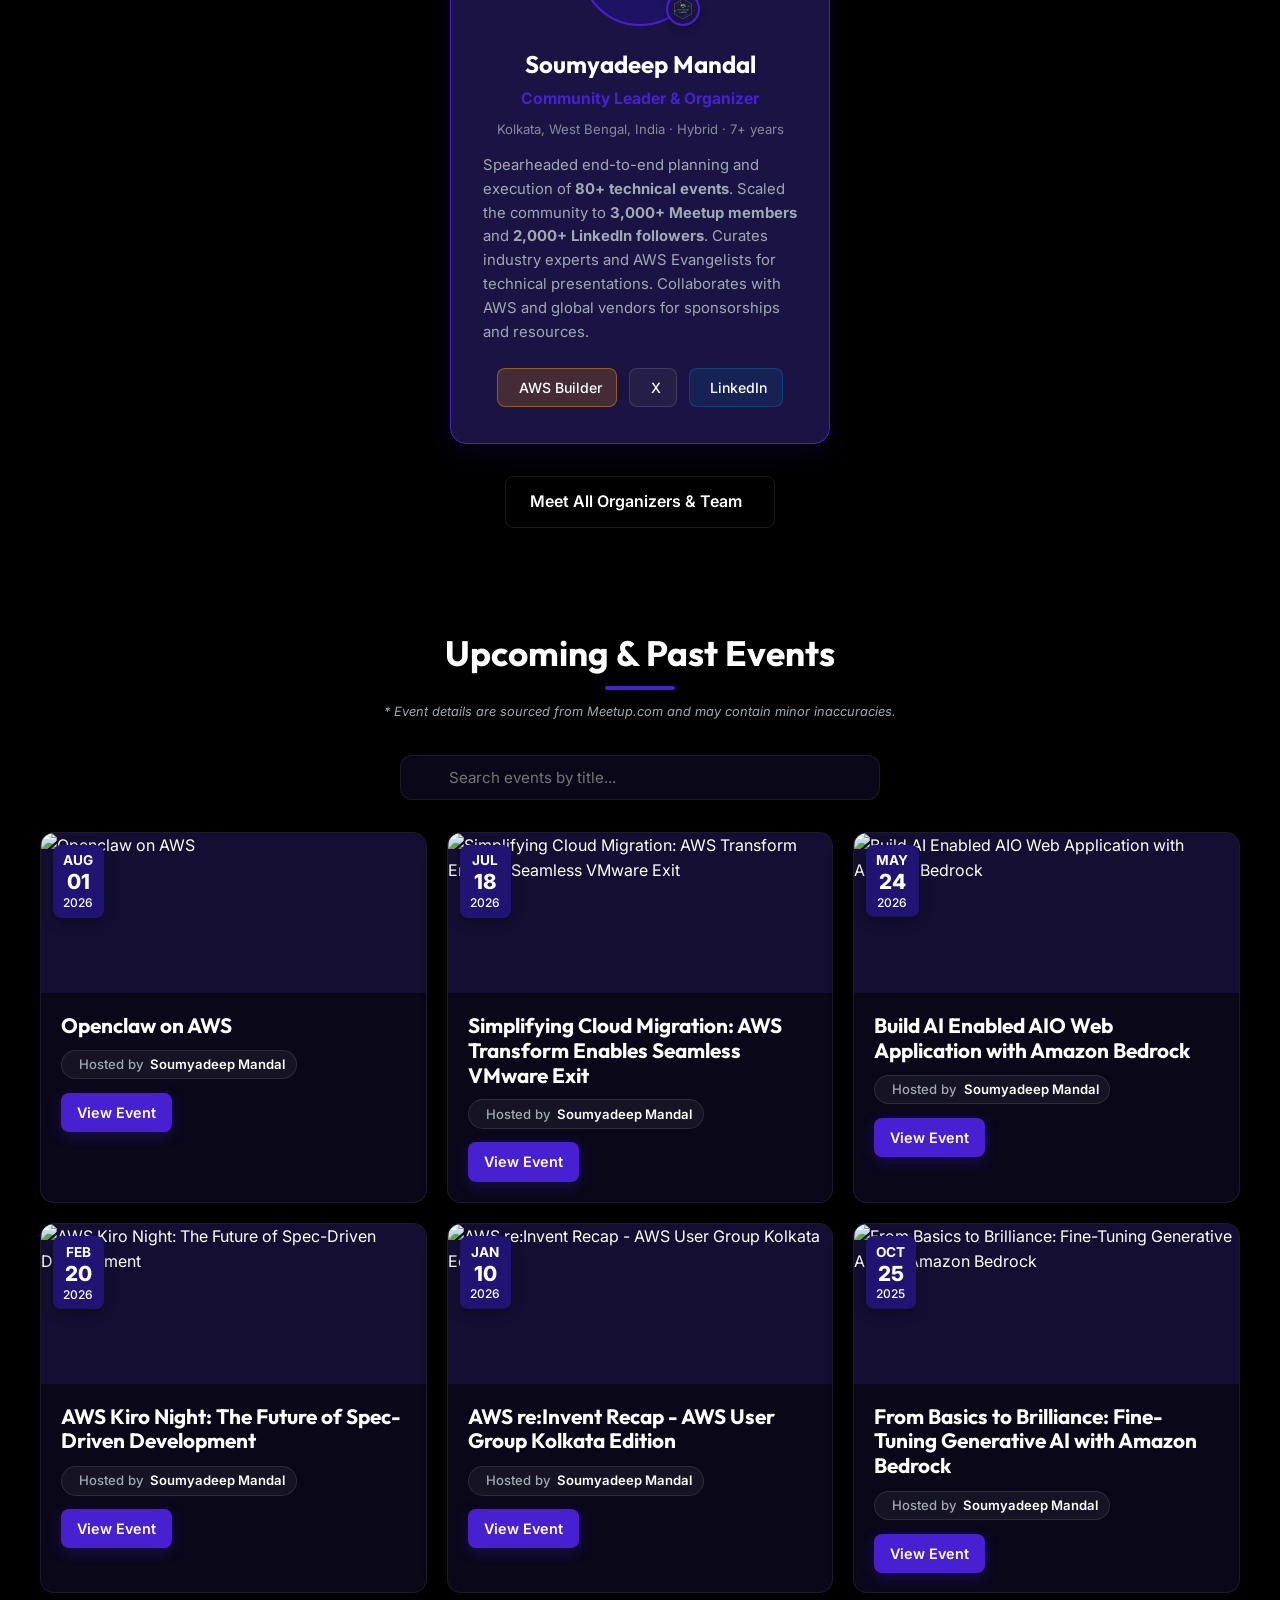
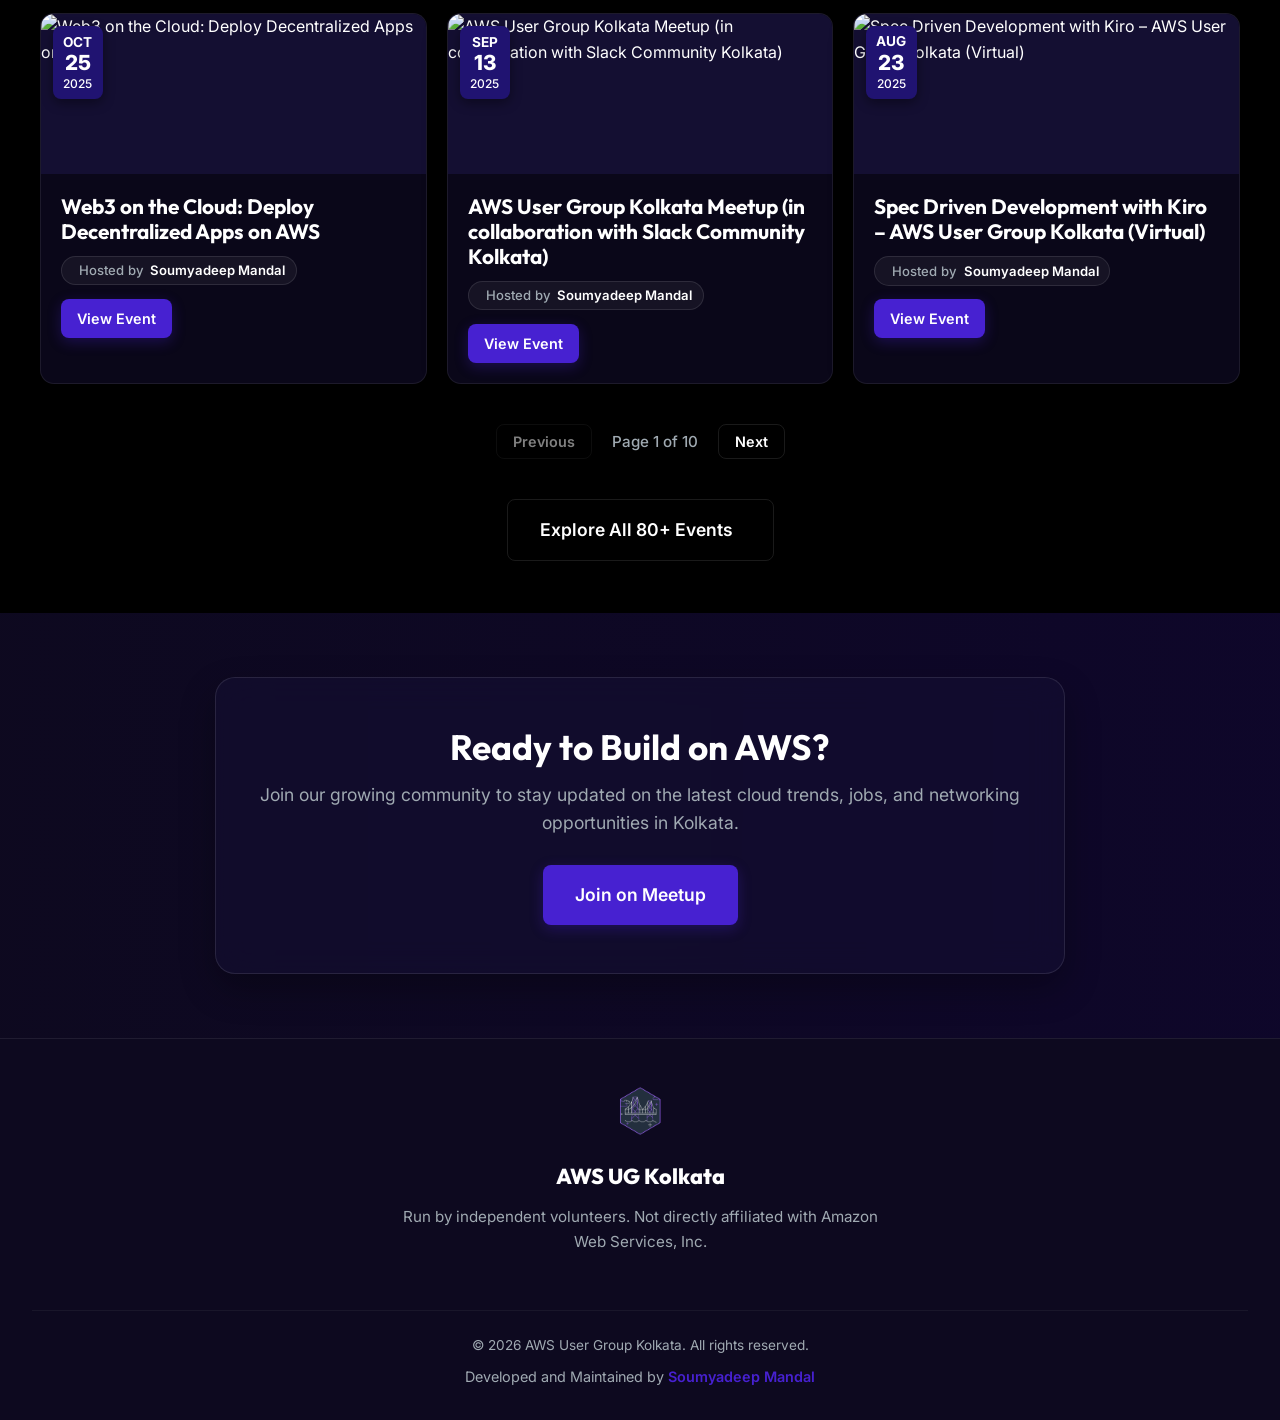
==== commit 244754eb: "06082026" ====
--- a/index.html
+++ b/index.html
@@ -429,6 +429,7 @@
           Official AWS User Group Kolkata &bull; 3,000+ Members
         </div>
 
+        <div class="animate-up" style="display:inline-flex;align-items:center;gap:0.5rem;background:linear-gradient(135deg,rgba(255,153,0,0.15),rgba(255,85,0,0.1));border:1px solid rgba(255,153,0,0.4);padding:0.4rem 1rem;border-radius:50px;font-size:0.85rem;font-weight:600;color:#ff9900;margin-bottom:1rem;">🎂 Celebrating 10 Years &middot; Est. 2016</div>
         <h1 class="animate-up delay-1">Architecting the Future of <span class="gradient-text">Cloud & AI</span> in Kolkata</h1>
         
         <p class="animate-up delay-2">Connect with 3,000+ cloud developers, software architects, and tech leaders. Explore hands-on workshops, technical deep-dives, and annual AWS Community Days.</p>
@@ -494,6 +495,7 @@
         <div class="section-header reveal">
           <h2>Upcoming & Past Events</h2>
           <div class="hr-line"></div>
+          <p style="font-size: 0.8rem; color: var(--color-text-secondary); margin-top: 0.75rem; font-style: italic;">* Event details are sourced from Meetup.com and may contain minor inaccuracies.</p>
         </div>
         <div class="events-search-container reveal">
           <div class="search-wrapper">
@@ -525,6 +527,24 @@
 
   <footer></footer>
 
+  <!-- Announcement Modal -->
+  <div class="modal-overlay" id="announcement-modal">
+    <div class="modal-content">
+      <div class="modal-glow"></div>
+      <div class="modal-header">
+        <div class="modal-icon">🎉</div>
+        <h2>10 Years of AWSUGKOL!</h2>
+      </div>
+      <div class="modal-body">
+        <p>AWS User Group Kolkata celebrates its <strong>10th Anniversary</strong> on <span class="highlight-text">5th August 2026</span>.</p>
+        <p>A decade of community, learning, and cloud innovation in Kolkata. Thank you for being part of this journey!</p>
+      </div>
+      <div class="modal-footer">
+        <button id="close-modal-btn" class="btn">Celebrate with Us 🎊</button>
+      </div>
+    </div>
+  </div>
+
   <script src="./assets/js/layout.js"></script>
   <script src="./assets/js/homepage.js"></script>
 </body>
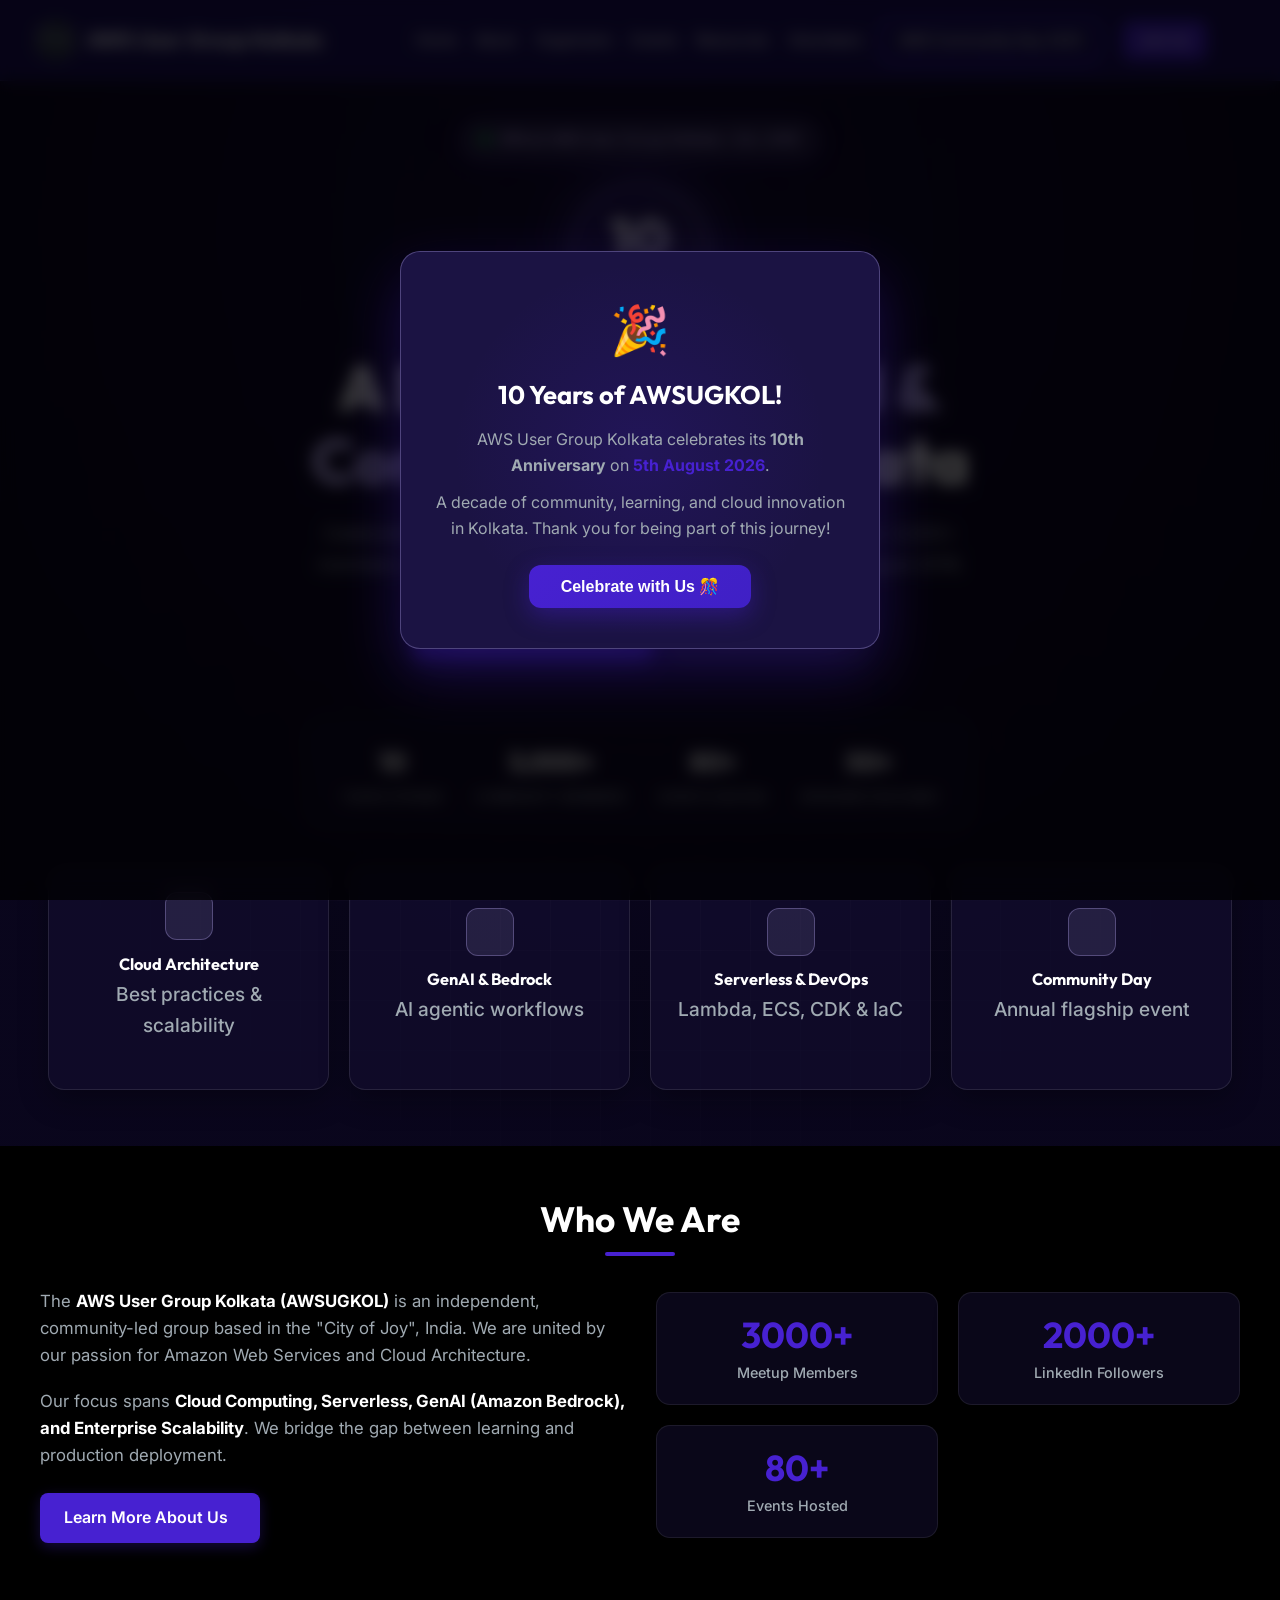
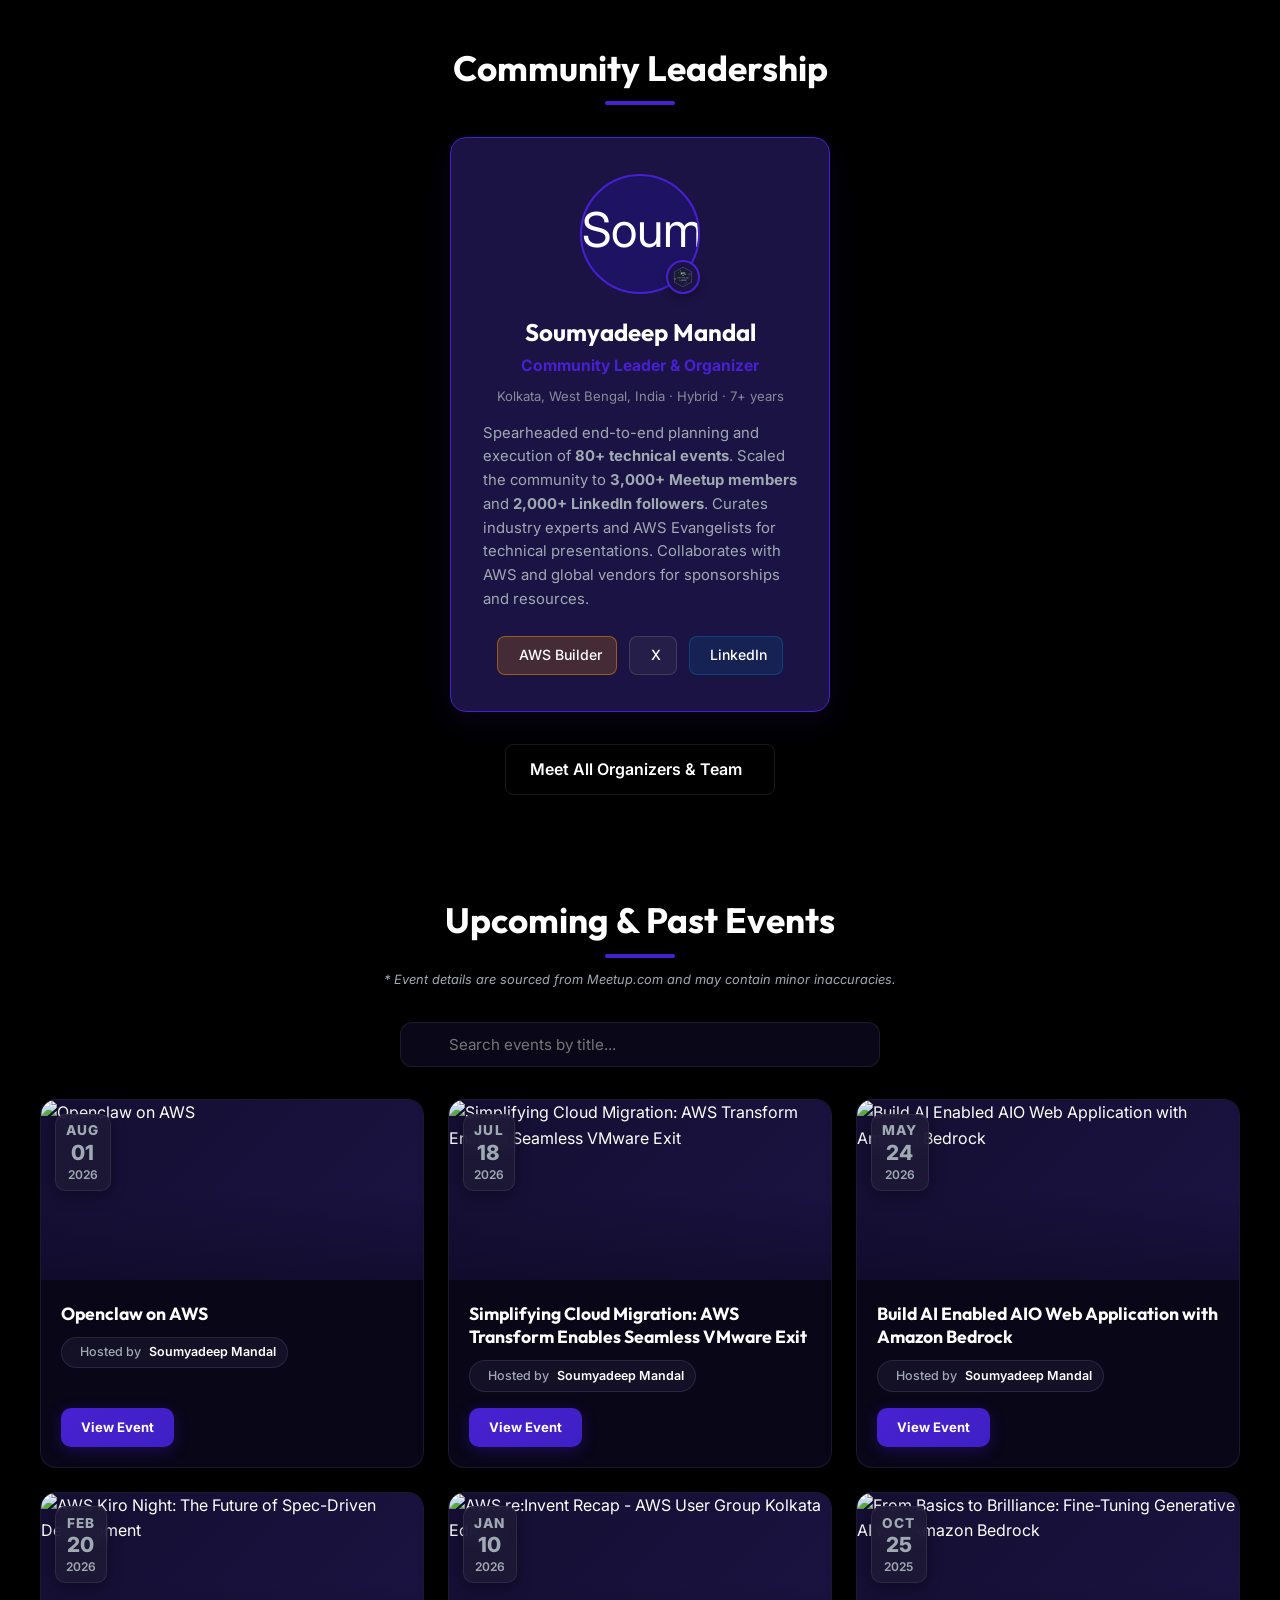
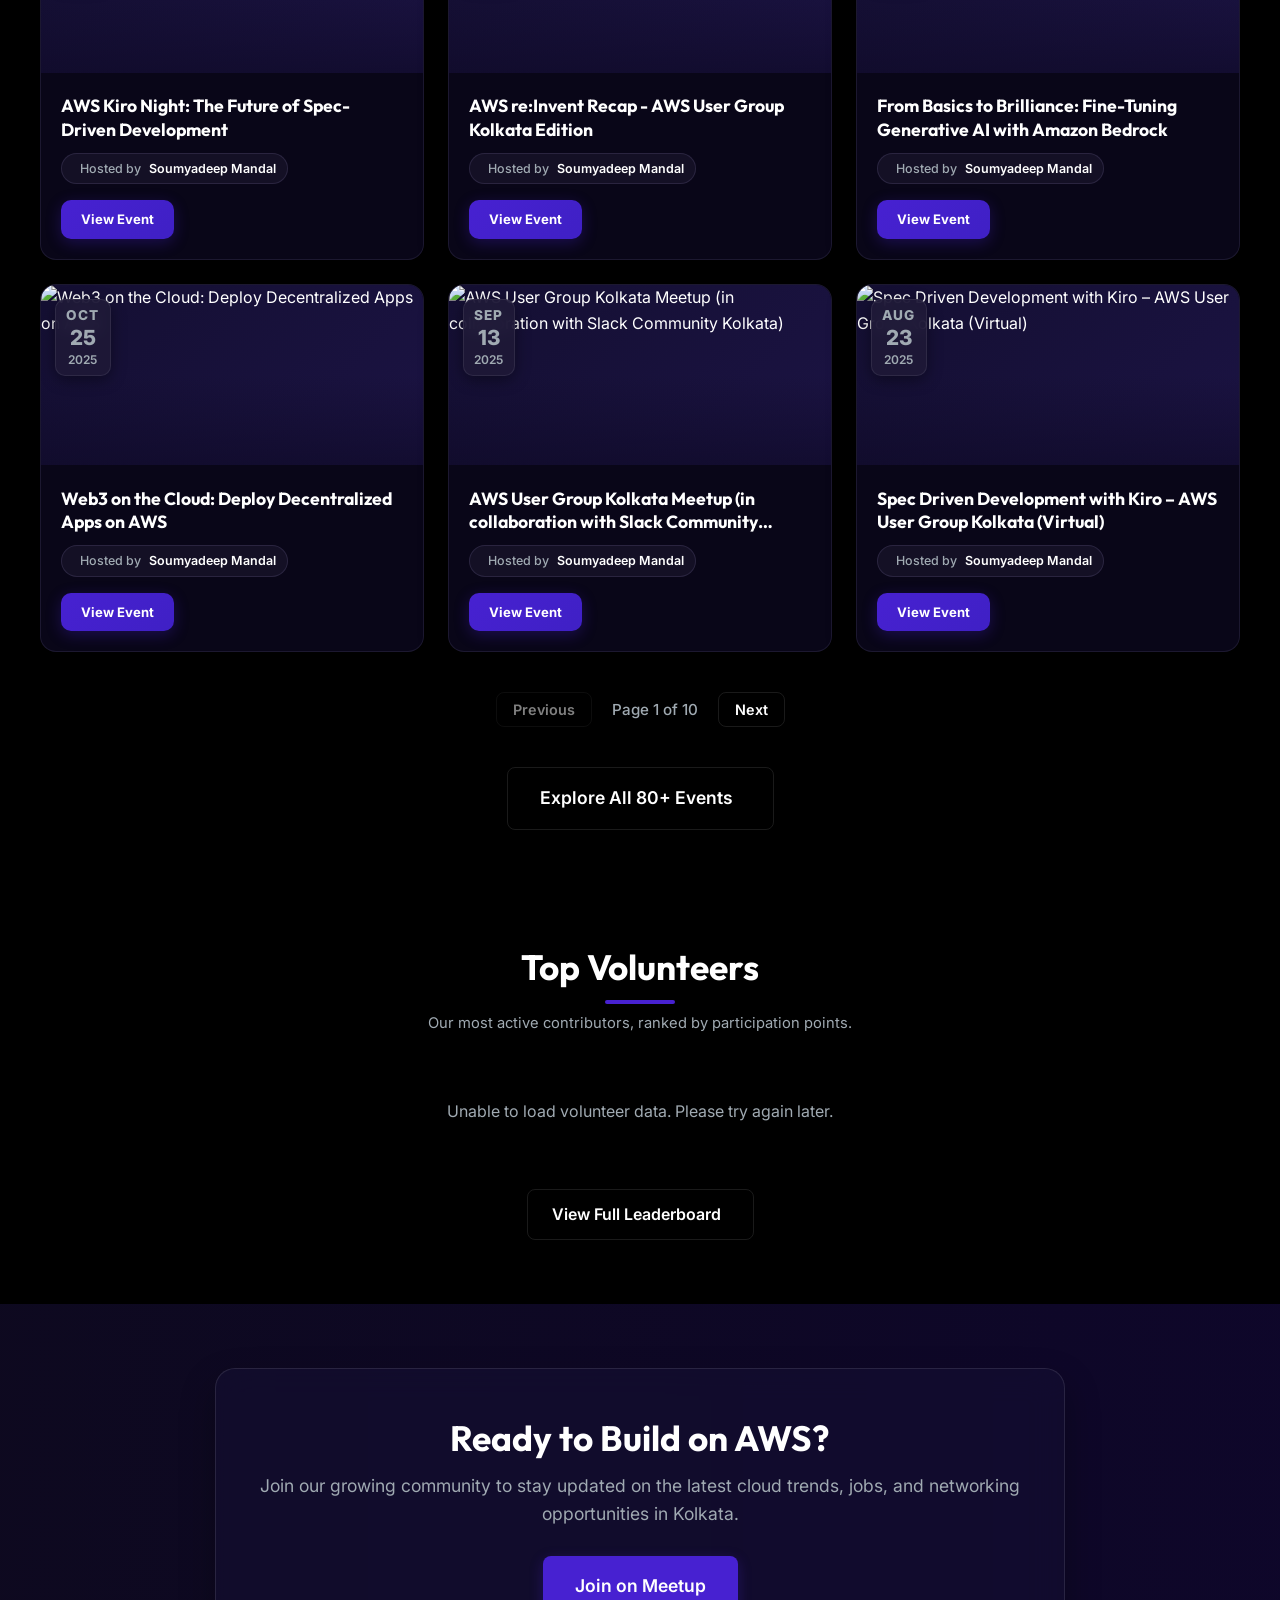
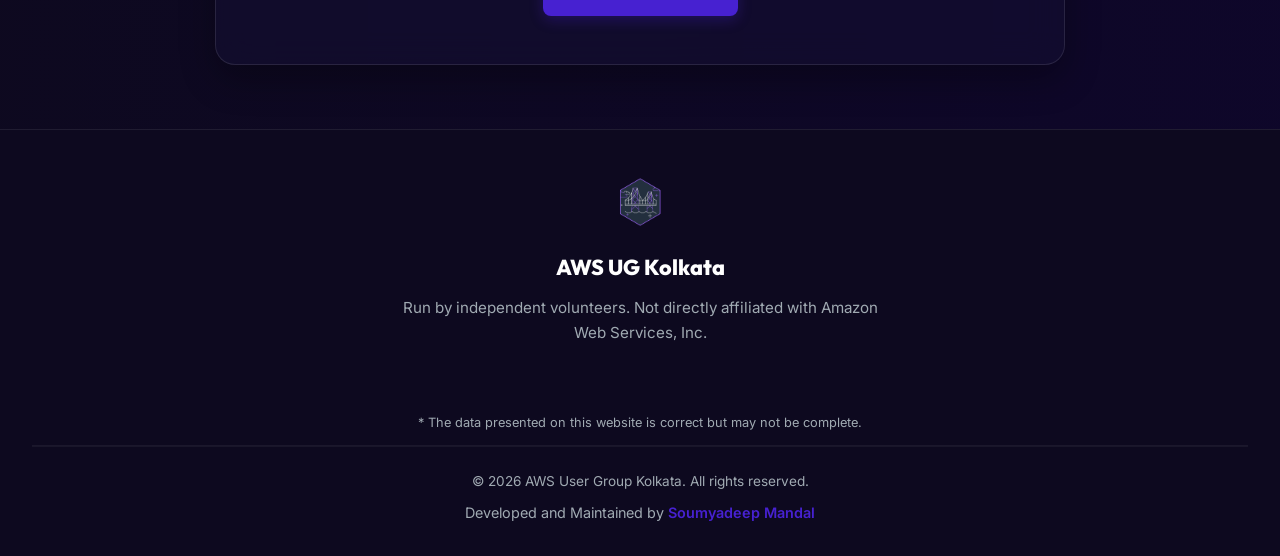
==== commit d83b8a3d: "09082026-2" ====
--- a/index.html
+++ b/index.html
@@ -403,6 +403,333 @@
       border-color: rgba(71, 33, 209, 0.2);
       color: #4721d1;
     }
+
+    /* 10th Anniversary Badge */
+    .anniversary-badge {
+      position: relative;
+      display: flex;
+      flex-direction: column;
+      align-items: center;
+      justify-content: center;
+      width: 140px;
+      height: 140px;
+      border-radius: 50%;
+      background: linear-gradient(135deg, rgba(71, 33, 209, 0.3) 0%, rgba(196, 181, 253, 0.15) 100%);
+      border: 2px solid rgba(196, 181, 253, 0.5);
+      box-shadow: 0 0 50px rgba(71, 33, 209, 0.4), 0 0 100px rgba(196, 181, 253, 0.15);
+      margin-bottom: 1.75rem;
+      animation: anniversary-glow 3s ease-in-out infinite alternate;
+    }
+
+    @keyframes anniversary-glow {
+      0% { box-shadow: 0 0 40px rgba(71, 33, 209, 0.3), 0 0 80px rgba(196, 181, 253, 0.1); }
+      100% { box-shadow: 0 0 60px rgba(71, 33, 209, 0.5), 0 0 120px rgba(196, 181, 253, 0.25); }
+    }
+
+    .anniversary-number {
+      font-family: var(--font-heading);
+      font-size: 3.5rem;
+      font-weight: 800;
+      line-height: 1;
+      color: #ffffff;
+      background: linear-gradient(135deg, #ffffff 0%, #c4b5fd 100%);
+      -webkit-background-clip: text;
+      background-clip: text;
+      -webkit-text-fill-color: transparent;
+    }
+
+    .anniversary-label {
+      font-size: 1rem;
+      font-weight: 700;
+      color: #c4b5fd;
+      text-transform: uppercase;
+      letter-spacing: 0.15em;
+      margin-top: 0.1rem;
+    }
+
+    /* Anniversary Stats Row */
+    .anniversary-stats {
+      display: flex;
+      gap: 2rem;
+      justify-content: center;
+      align-items: center;
+      flex-wrap: wrap;
+      margin-top: 1.5rem;
+      padding: 1.25rem 2rem;
+      background: rgba(20, 15, 50, 0.45);
+      border: 1px solid rgba(196, 181, 253, 0.15);
+      border-radius: 16px;
+      backdrop-filter: blur(12px);
+      -webkit-backdrop-filter: blur(12px);
+    }
+
+    .anniversary-stat {
+      display: flex;
+      flex-direction: column;
+      align-items: center;
+      gap: 0.25rem;
+    }
+
+    .anniversary-stat-number {
+      font-family: var(--font-heading);
+      font-size: 1.6rem;
+      font-weight: 800;
+      color: #ffffff;
+    }
+
+    .anniversary-stat-label {
+      font-size: 0.75rem;
+      font-weight: 600;
+      color: var(--color-text-secondary);
+      text-transform: uppercase;
+      letter-spacing: 0.05em;
+    }
+
+    /* Light Theme Anniversary Overrides */
+    body.light-theme .anniversary-badge {
+      background: linear-gradient(135deg, rgba(71, 33, 209, 0.12) 0%, rgba(196, 181, 253, 0.08) 100%);
+      border-color: rgba(71, 33, 209, 0.35);
+      box-shadow: 0 0 40px rgba(71, 33, 209, 0.15), 0 0 80px rgba(196, 181, 253, 0.08);
+    }
+
+    body.light-theme .anniversary-number {
+      background: linear-gradient(135deg, #4721d1 0%, #6d28d9 100%);
+      -webkit-background-clip: text;
+      background-clip: text;
+      -webkit-text-fill-color: transparent;
+    }
+
+    body.light-theme .anniversary-label {
+      color: #4721d1;
+    }
+
+    body.light-theme .anniversary-stats {
+      background: rgba(255, 255, 255, 0.8);
+      border-color: rgba(71, 33, 209, 0.12);
+      backdrop-filter: none;
+    }
+
+    body.light-theme .anniversary-stat-number {
+      color: #0f172a;
+    }
+
+    body.light-theme .anniversary-stat-label {
+      color: #64748b;
+    }
+
+    /* Mobile Anniversary Adjustments */
+    @media (max-width: 768px) {
+      .anniversary-badge {
+        width: 110px;
+        height: 110px;
+        margin-bottom: 1.25rem;
+      }
+      .anniversary-number {
+        font-size: 2.75rem;
+      }
+      .anniversary-label {
+        font-size: 0.82rem;
+      }
+      .anniversary-stats {
+        gap: 1.25rem;
+        padding: 1rem 1.25rem;
+      }
+      .anniversary-stat-number {
+        font-size: 1.3rem;
+      }
+      .anniversary-stat-label {
+        font-size: 0.68rem;
+      }
+    }
+
+    @media (max-width: 480px) {
+      .anniversary-badge {
+        width: 95px;
+        height: 95px;
+        margin-bottom: 1rem;
+      }
+      .anniversary-number {
+        font-size: 2.25rem;
+      }
+      .anniversary-label {
+        font-size: 0.75rem;
+      }
+      .anniversary-stats {
+        gap: 1rem;
+        padding: 0.85rem 1rem;
+      }
+    }
+
+    /* Top Volunteers Section */
+    .top-volunteers {
+      padding: 4rem 1.5rem;
+    }
+
+    .top-volunteers-grid {
+      display: flex;
+      flex-direction: column;
+      gap: 0.75rem;
+      max-width: 800px;
+      margin: 2rem auto 0;
+    }
+
+    .top-volunteers-loading {
+      grid-column: 1 / -1;
+      text-align: center;
+      padding: 2rem;
+      color: var(--color-text-secondary);
+      font-size: 0.95rem;
+    }
+
+    .top-vol-card {
+      position: relative;
+      background: rgba(20, 15, 50, 0.5);
+      border: 1px solid rgba(255, 255, 255, 0.08);
+      border-radius: 14px;
+      padding: 1.25rem 1.25rem 1rem;
+      display: flex;
+      align-items: center;
+      gap: 1rem;
+      transition: all 0.3s cubic-bezier(0.16, 1, 0.3, 1);
+      backdrop-filter: blur(10px);
+      -webkit-backdrop-filter: blur(10px);
+    }
+
+    .top-vol-card:hover {
+      transform: translateY(-3px);
+      border-color: rgba(196, 181, 253, 0.35);
+      box-shadow: 0 10px 30px rgba(71, 33, 209, 0.2);
+    }
+
+    .top-vol-rank {
+      position: absolute;
+      top: -8px;
+      left: -8px;
+      width: 28px;
+      height: 28px;
+      border-radius: 50%;
+      background: linear-gradient(135deg, #4721d1, #6d28d9);
+      color: #ffffff;
+      font-size: 0.75rem;
+      font-weight: 800;
+      display: flex;
+      align-items: center;
+      justify-content: center;
+      box-shadow: 0 4px 12px rgba(71, 33, 209, 0.4);
+      border: 2px solid rgba(255, 255, 255, 0.15);
+    }
+
+    .top-vol-rank.rank-1 { background: linear-gradient(135deg, #f59e0b, #d97706); box-shadow: 0 4px 12px rgba(245, 158, 11, 0.4); }
+    .top-vol-rank.rank-2 { background: linear-gradient(135deg, #94a3b8, #64748b); box-shadow: 0 4px 12px rgba(148, 163, 184, 0.4); }
+    .top-vol-rank.rank-3 { background: linear-gradient(135deg, #cd7c2f, #a16207); box-shadow: 0 4px 12px rgba(205, 124, 47, 0.4); }
+
+    .top-vol-avatar {
+      width: 46px;
+      height: 46px;
+      border-radius: 50%;
+      display: flex;
+      align-items: center;
+      justify-content: center;
+      font-size: 1.05rem;
+      font-weight: 700;
+      color: #ffffff;
+      flex-shrink: 0;
+    }
+
+    .top-vol-avatar.grad-1 { background: linear-gradient(135deg, #4721d1, #6d28d9); }
+    .top-vol-avatar.grad-2 { background: linear-gradient(135deg, #0ea5e9, #0284c7); }
+    .top-vol-avatar.grad-3 { background: linear-gradient(135deg, #10b981, #059669); }
+    .top-vol-avatar.grad-4 { background: linear-gradient(135deg, #f59e0b, #d97706); }
+    .top-vol-avatar.grad-5 { background: linear-gradient(135deg, #ef4444, #dc2626); }
+    .top-vol-avatar.grad-6 { background: linear-gradient(135deg, #8b5cf6, #7c3aed); }
+
+    .top-vol-info {
+      flex: 1;
+      min-width: 0;
+    }
+
+    .top-vol-name {
+      font-size: 0.95rem;
+      font-weight: 700;
+      color: #ffffff;
+      margin-bottom: 0.2rem;
+      word-break: break-word;
+    }
+
+    .top-vol-role {
+      font-size: 0.75rem;
+      color: var(--color-text-secondary);
+      white-space: nowrap;
+      overflow: hidden;
+      text-overflow: ellipsis;
+    }
+
+    .top-vol-points {
+      font-family: var(--font-heading);
+      font-size: 1.1rem;
+      font-weight: 800;
+      color: #c4b5fd;
+      white-space: nowrap;
+      flex-shrink: 0;
+    }
+
+    .top-vol-aws-builder {
+      display: flex;
+      align-items: center;
+      justify-content: center;
+      gap: 0.35rem;
+      padding: 0.35rem 0.75rem;
+      border-radius: 8px;
+      background: rgba(255, 153, 0, 0.12);
+      border: 1px solid rgba(255, 153, 0, 0.35);
+      color: #ff9900;
+      font-size: 0.78rem;
+      font-weight: 600;
+      text-decoration: none;
+      flex-shrink: 0;
+      transition: all 0.2s ease;
+    }
+
+    .top-vol-aws-builder:hover {
+      background: rgba(255, 153, 0, 0.2);
+      transform: scale(1.05);
+    }
+
+    /* Light Theme Top Volunteers */
+    body.light-theme .top-vol-card {
+      background: #ffffff;
+      border-color: rgba(0, 0, 0, 0.08);
+      backdrop-filter: none;
+      box-shadow: 0 4px 15px rgba(0, 0, 0, 0.04);
+    }
+
+    body.light-theme .top-vol-card:hover {
+      border-color: rgba(71, 33, 209, 0.25);
+      box-shadow: 0 10px 25px rgba(71, 33, 209, 0.1);
+    }
+
+    body.light-theme .top-vol-name {
+      color: #0f172a;
+    }
+
+    body.light-theme .top-vol-role {
+      color: #64748b;
+    }
+
+    body.light-theme .top-vol-points {
+      color: #4721d1;
+    }
+
+    /* Mobile Top Volunteers */
+    @media (max-width: 768px) {
+      .top-volunteers {
+        padding: 3rem 1rem;
+      }
+      .top-volunteers-grid {
+        gap: 0.65rem;
+        margin-top: 1.5rem;
+      }
+    }
   </style>
 </head>
 
@@ -419,28 +746,53 @@
   <nav id="navbar" class="navbar"></nav>
 
   <main>
-    <!-- Innovative Hero Section -->
+    <!-- Innovative Hero Section — 10th Anniversary -->
     <section id="hero" class="innovative-hero">
       <div class="hero-grid-overlay"></div>
-      <div class="hero-content" style="position: relative; z-index: 2;">
-        
+      <div class="hero-content" style="position: relative; z-index: 2; display: flex; flex-direction: column; align-items: center; text-align: center;">
+
         <div class="hero-badge-pill animate-up">
           <span class="pulse-dot"></span>
-          Official AWS User Group Kolkata &bull; 3,000+ Members
-        </div>
-
-        <div class="animate-up" style="display:inline-flex;align-items:center;gap:0.5rem;background:linear-gradient(135deg,rgba(255,153,0,0.15),rgba(255,85,0,0.1));border:1px solid rgba(255,153,0,0.4);padding:0.4rem 1rem;border-radius:50px;font-size:0.85rem;font-weight:600;color:#ff9900;margin-bottom:1rem;">🎂 Celebrating 10 Years &middot; Est. 2016</div>
-        <h1 class="animate-up delay-1">Architecting the Future of <span class="gradient-text">Cloud & AI</span> in Kolkata</h1>
-        
-        <p class="animate-up delay-2">Connect with 3,000+ cloud developers, software architects, and tech leaders. Explore hands-on workshops, technical deep-dives, and annual AWS Community Days.</p>
-        
+          Official AWS User Group Kolkata &bull; Est. 2016
+        </div>
+
+        <!-- Big 10th Anniversary Centerpiece -->
+        <div class="anniversary-badge animate-up">
+          <span class="anniversary-number">10</span>
+          <span class="anniversary-label">Years</span>
+        </div>
+
+        <h1 class="animate-up delay-1">A Decade of <span class="gradient-text">Cloud & Community</span> in Kolkata</h1>
+
+        <p class="animate-up delay-2">Celebrating 10 years of building, learning, and growing together. 3,000+ members, 80+ events, and countless connections since 5th August 2016.</p>
+
         <div class="hero-cta-group animate-up delay-3">
           <a href="https://go.omniaigs.com/r/46xdcF" target="_blank" class="hero-btn-primary">
-            <i class="fa-brands fa-meetup" style="font-size: 1.2rem;"></i> Join Us on Meetup
+            <i class="fa-brands fa-meetup" style="font-size: 1.2rem;"></i> Join the Community
           </a>
           <a href="./events/" class="hero-btn-secondary">
-            <i class="fa-solid fa-calendar-days" style="font-size: 1.1rem; color: #c4b5fd;"></i> Explore All Events
+            <i class="fa-solid fa-calendar-days" style="font-size: 1.1rem; color: #c4b5fd;"></i> See All Events
           </a>
+        </div>
+
+        <!-- Anniversary Stats Row -->
+        <div class="anniversary-stats animate-up delay-3">
+          <div class="anniversary-stat">
+            <span class="anniversary-stat-number">10</span>
+            <span class="anniversary-stat-label">Years Strong</span>
+          </div>
+          <div class="anniversary-stat">
+            <span class="anniversary-stat-number">3,000+</span>
+            <span class="anniversary-stat-label">Community Members</span>
+          </div>
+          <div class="anniversary-stat">
+            <span class="anniversary-stat-number">80+</span>
+            <span class="anniversary-stat-label">Events Hosted</span>
+          </div>
+          <div class="anniversary-stat">
+            <span class="anniversary-stat-number">50+</span>
+            <span class="anniversary-stat-label">Speakers Featured</span>
+          </div>
         </div>
       </div>
 
@@ -472,8 +824,8 @@
         <div class="hero-feature-card">
           <div class="hero-feature-icon"><i class="fa-solid fa-award"></i></div>
           <div class="hero-feature-text">
-            <h4>Volunteer Rewards</h4>
-            <p>Leaderboard & badges</p>
+            <h4>Community Day</h4>
+            <p>Annual flagship event</p>
           </div>
         </div>
       </div>
@@ -509,6 +861,23 @@
         <div id="events-pagination" class="pagination"></div>
         <div style="text-align: center; margin-top: 2.5rem;">
           <a href="./events/" class="btn btn-secondary btn-large">Explore All 80+ Events <i class="fa-solid fa-arrow-right" style="margin-left: 0.5rem;"></i></a>
+        </div>
+      </div>
+    </section>
+
+    <!-- Top Volunteers Section -->
+    <section id="top-volunteers" class="top-volunteers section">
+      <div class="container">
+        <div class="section-header reveal">
+          <h2>Top Volunteers</h2>
+          <div class="hr-line"></div>
+          <p style="font-size: 0.92rem; color: var(--color-text-secondary); margin-top: 0.5rem;">Our most active contributors, ranked by participation points.</p>
+        </div>
+        <div id="top-volunteers-grid" class="top-volunteers-grid">
+          <div class="top-volunteers-loading">Loading top volunteers...</div>
+        </div>
+        <div style="text-align: center; margin-top: 2rem;">
+          <a href="./volunteers/" class="btn btn-secondary">View Full Leaderboard <i class="fa-solid fa-arrow-right" style="margin-left: 0.5rem;"></i></a>
         </div>
       </div>
     </section>
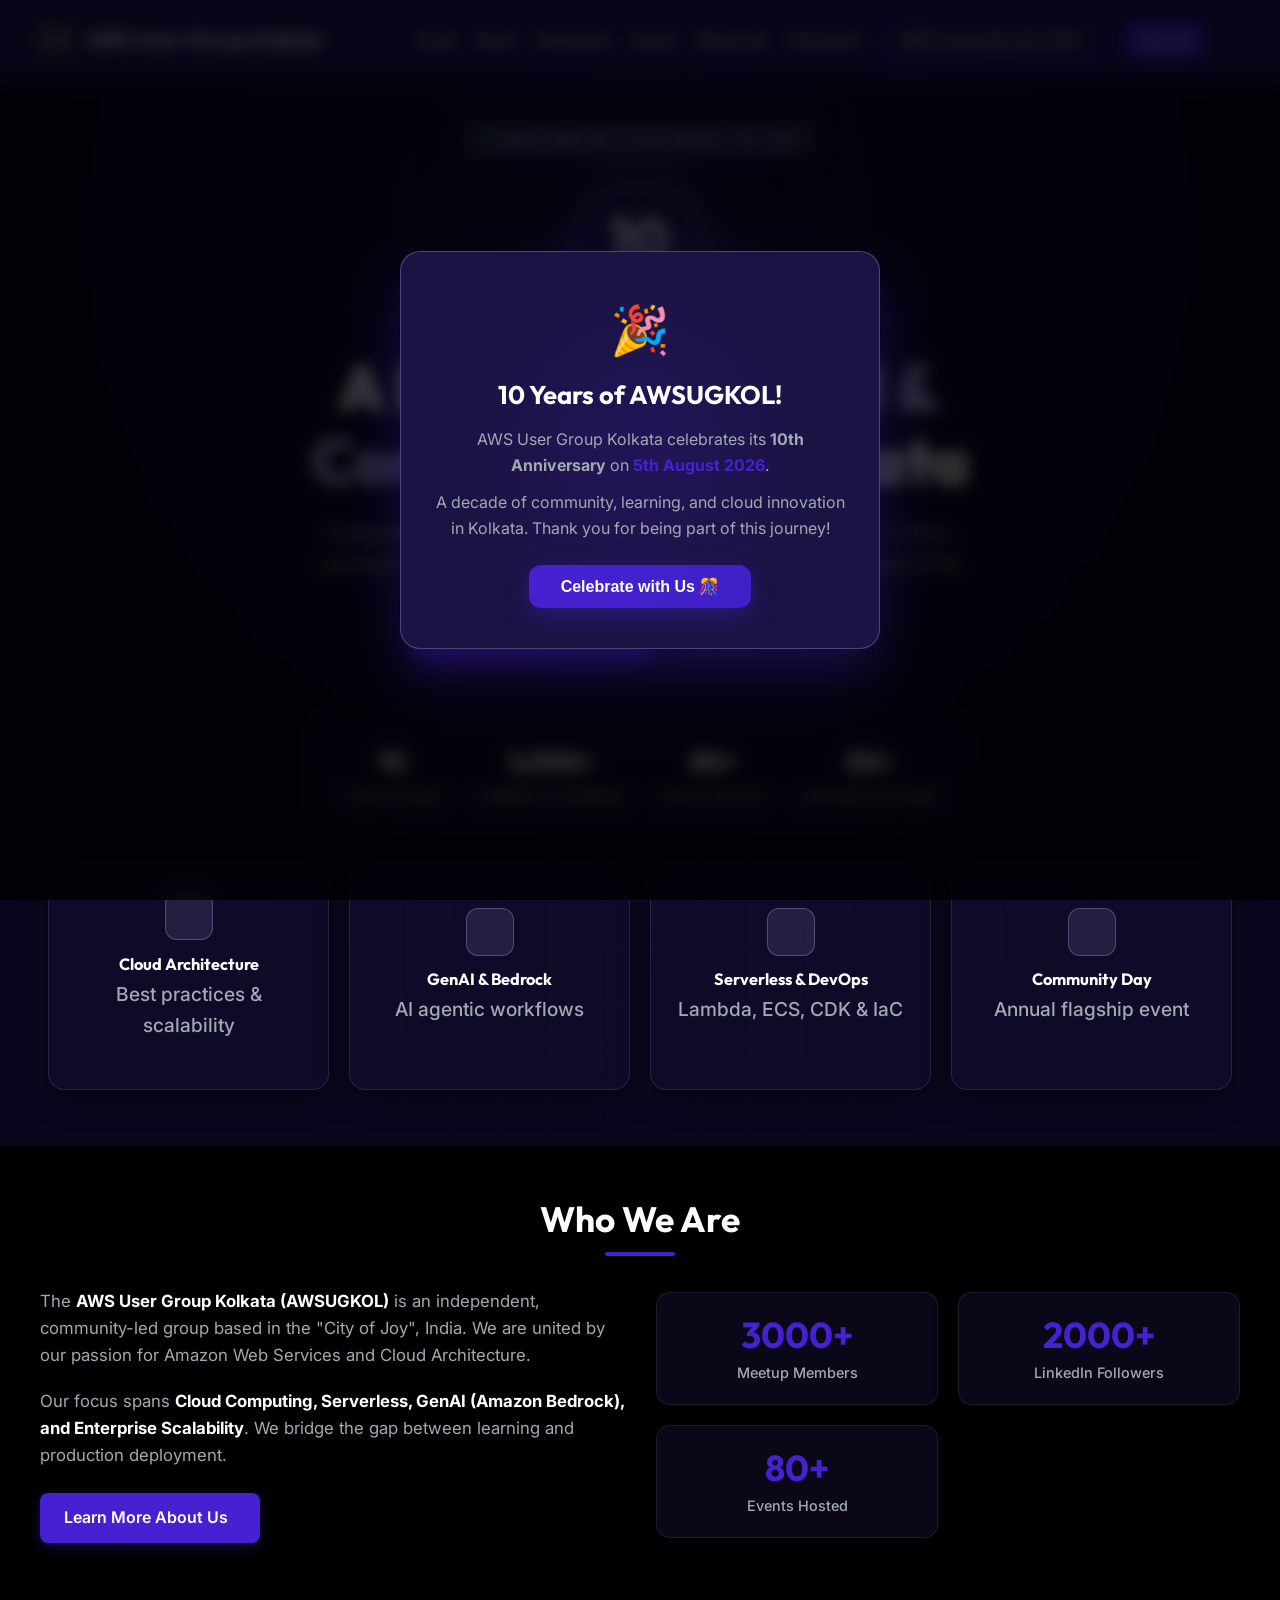
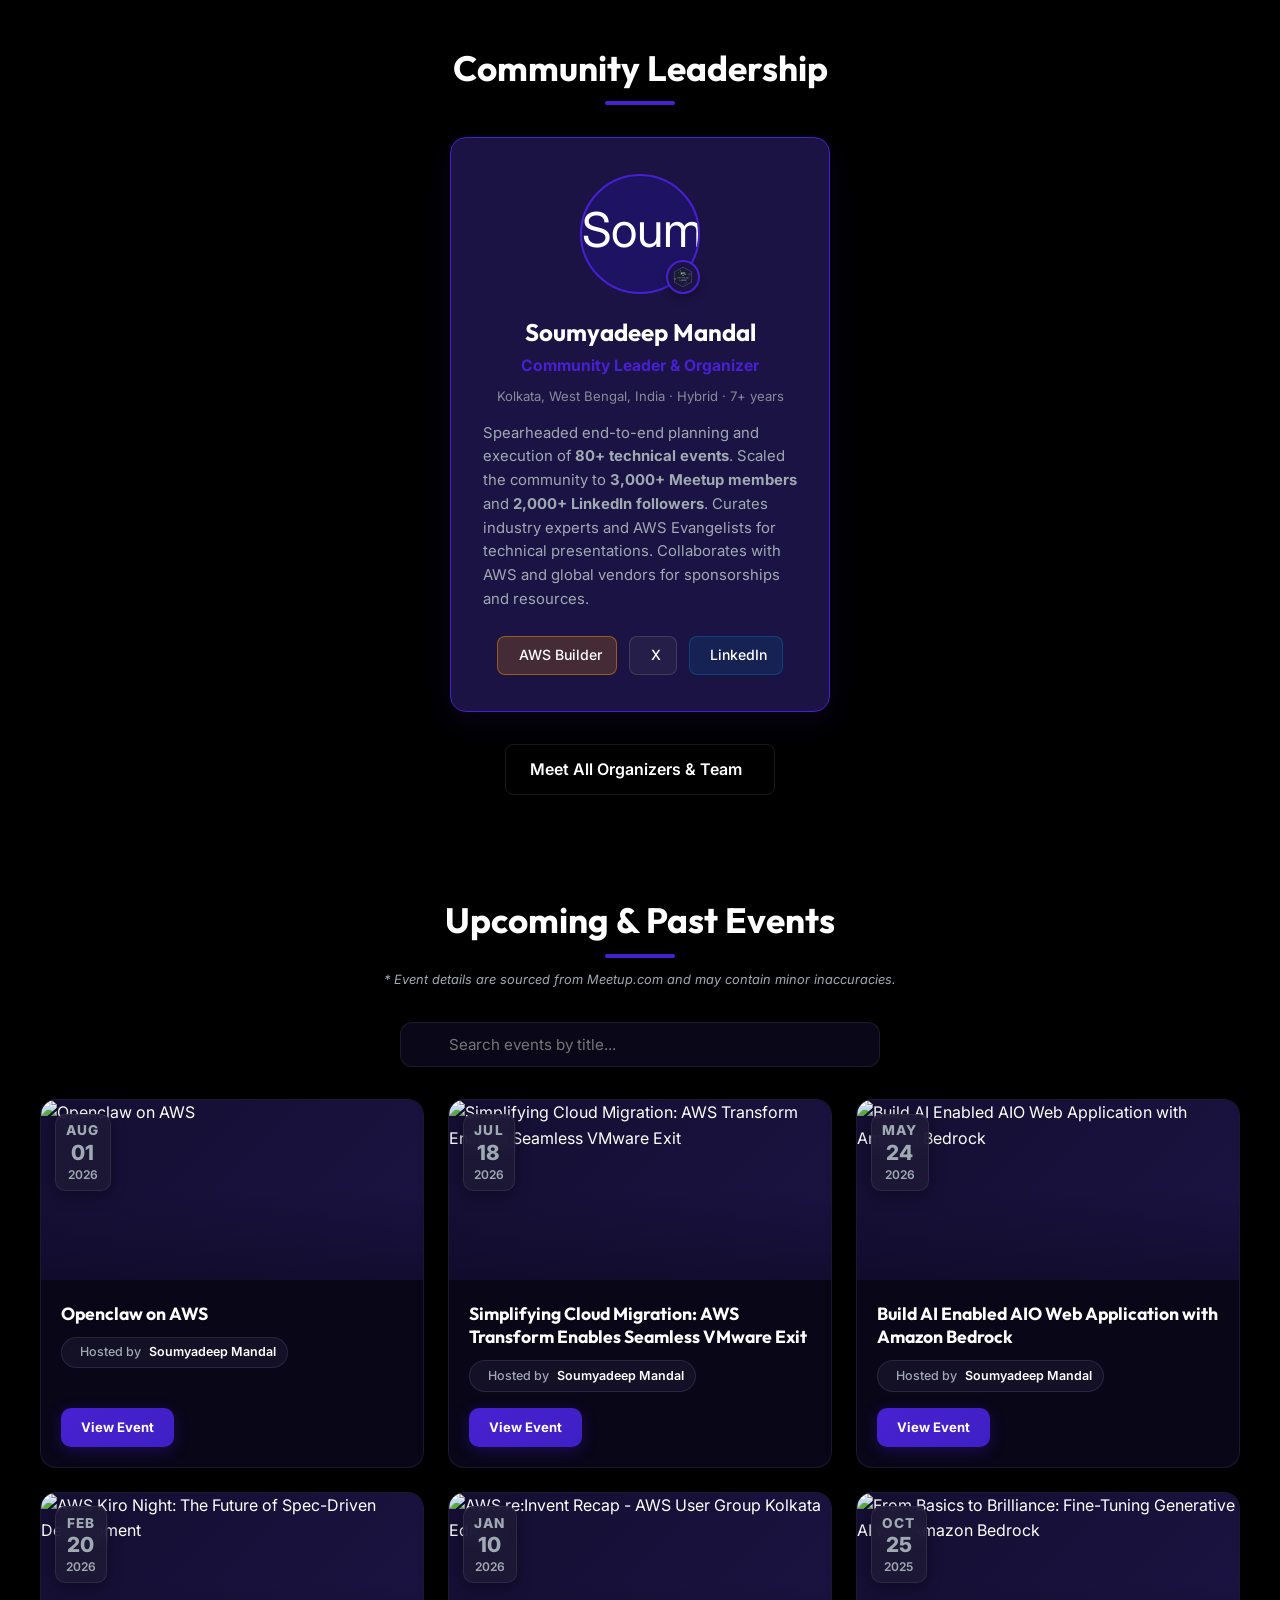
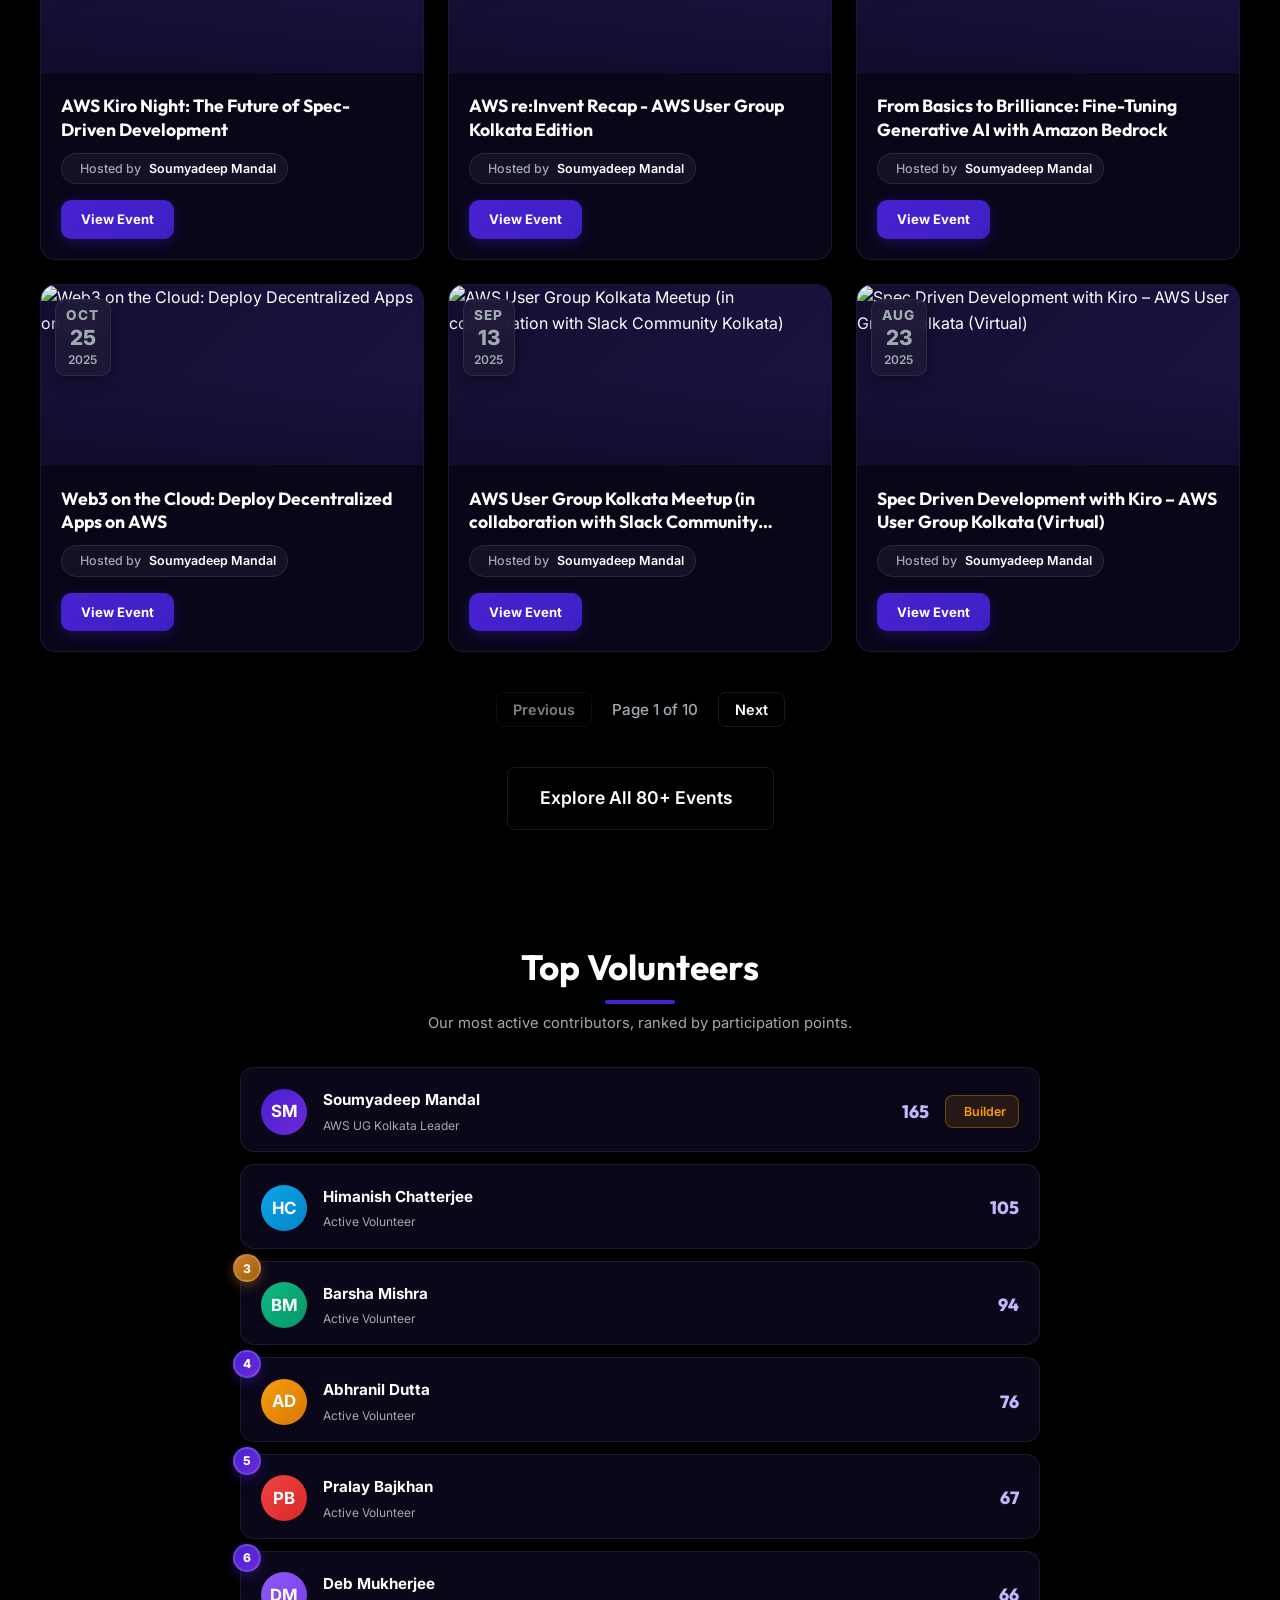
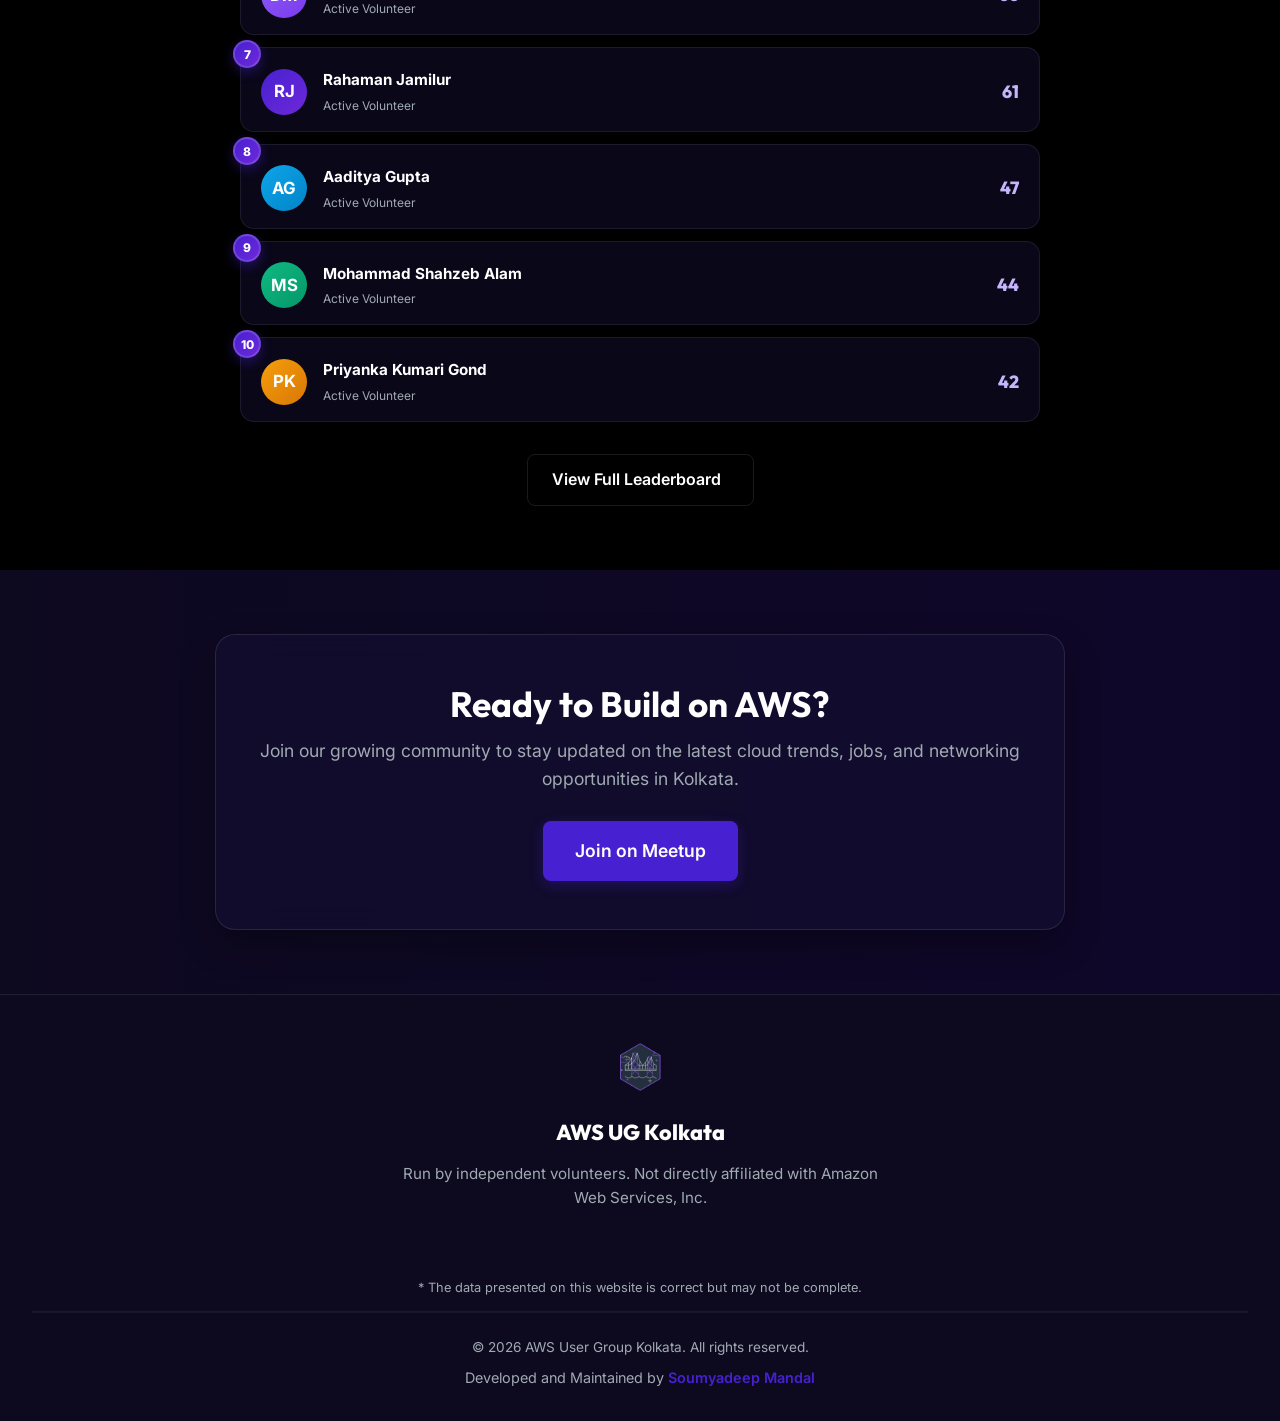
==== commit 161bcd77: "10082026-3" ====
--- a/index.html
+++ b/index.html
@@ -62,11 +62,11 @@
         },
         "sameAs": [
           "https://www.meetup.com/awsugkol/",
-          "https://go.omniaigs.com/r/4_skda",
-          "https://go.omniaigs.com/r/4_Z_ma",
-          "https://go.omniaigs.com/r/EpyD1_",
-          "https://go.omniaigs.com/r/TD0evI",
-          "https://go.omniaigs.com/r/eN2QLZ"
+          "https://www.linkedin.com/company/awsugkol",
+          "https://x.com/awsugkol",
+          "https://www.facebook.com/awsugkol",
+          "https://www.instagram.com/awsugkol",
+          "https://www.threads.net/@awsugkol"
         ]
       },
       {
@@ -767,7 +767,7 @@
         <p class="animate-up delay-2">Celebrating 10 years of building, learning, and growing together. 3,000+ members, 80+ events, and countless connections since 5th August 2016.</p>
 
         <div class="hero-cta-group animate-up delay-3">
-          <a href="https://go.omniaigs.com/r/46xdcF" target="_blank" class="hero-btn-primary">
+          <a href="https://www.meetup.com/awsugkol" target="_blank" class="hero-btn-primary">
             <i class="fa-brands fa-meetup" style="font-size: 1.2rem;"></i> Join the Community
           </a>
           <a href="./events/" class="hero-btn-secondary">
@@ -888,7 +888,7 @@
         <h2>Ready to Build on AWS?</h2>
         <p>Join our growing community to stay updated on the latest cloud trends, jobs, and networking
           opportunities in Kolkata.</p>
-        <a href="https://go.omniaigs.com/r/46xdcF" target="_blank" class="btn btn-primary btn-large cta-btn">Join on
+        <a href="https://www.meetup.com/awsugkol" target="_blank" class="btn btn-primary btn-large cta-btn">Join on
           Meetup</a>
       </div>
     </section>
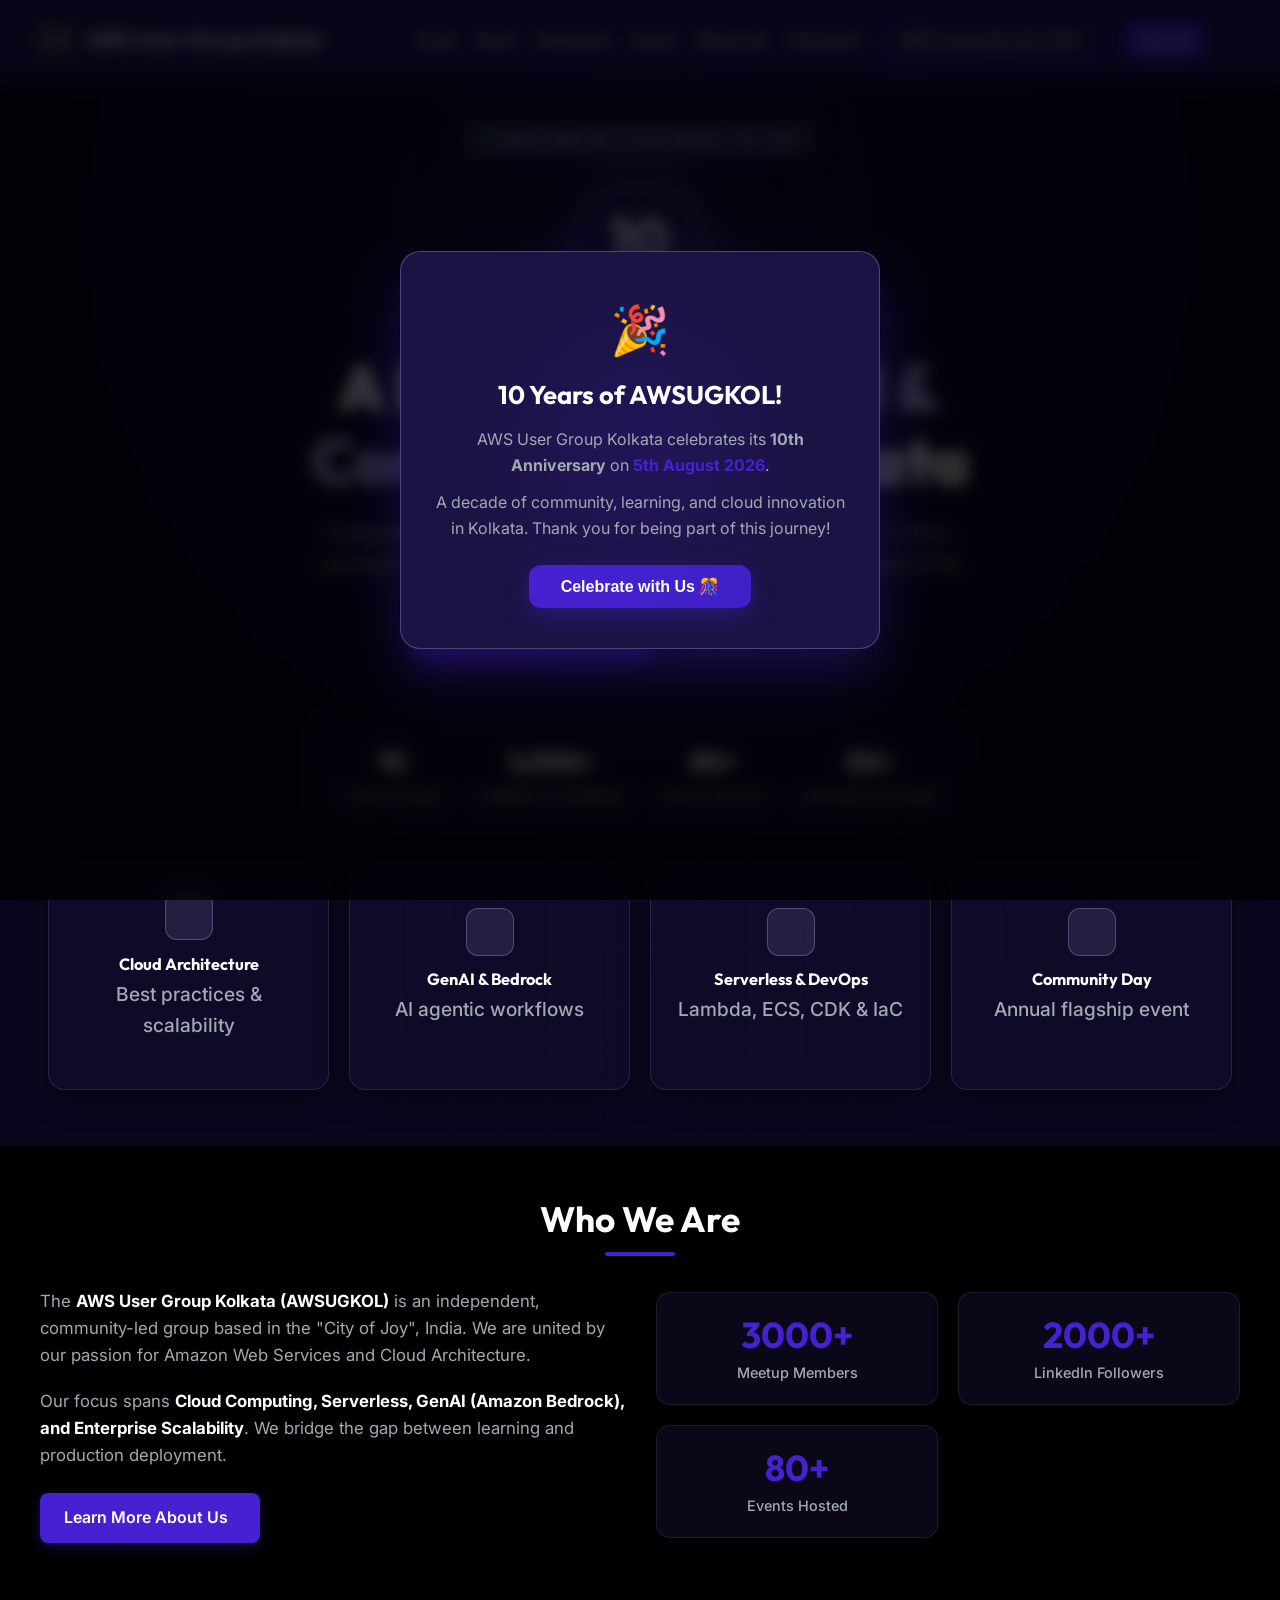
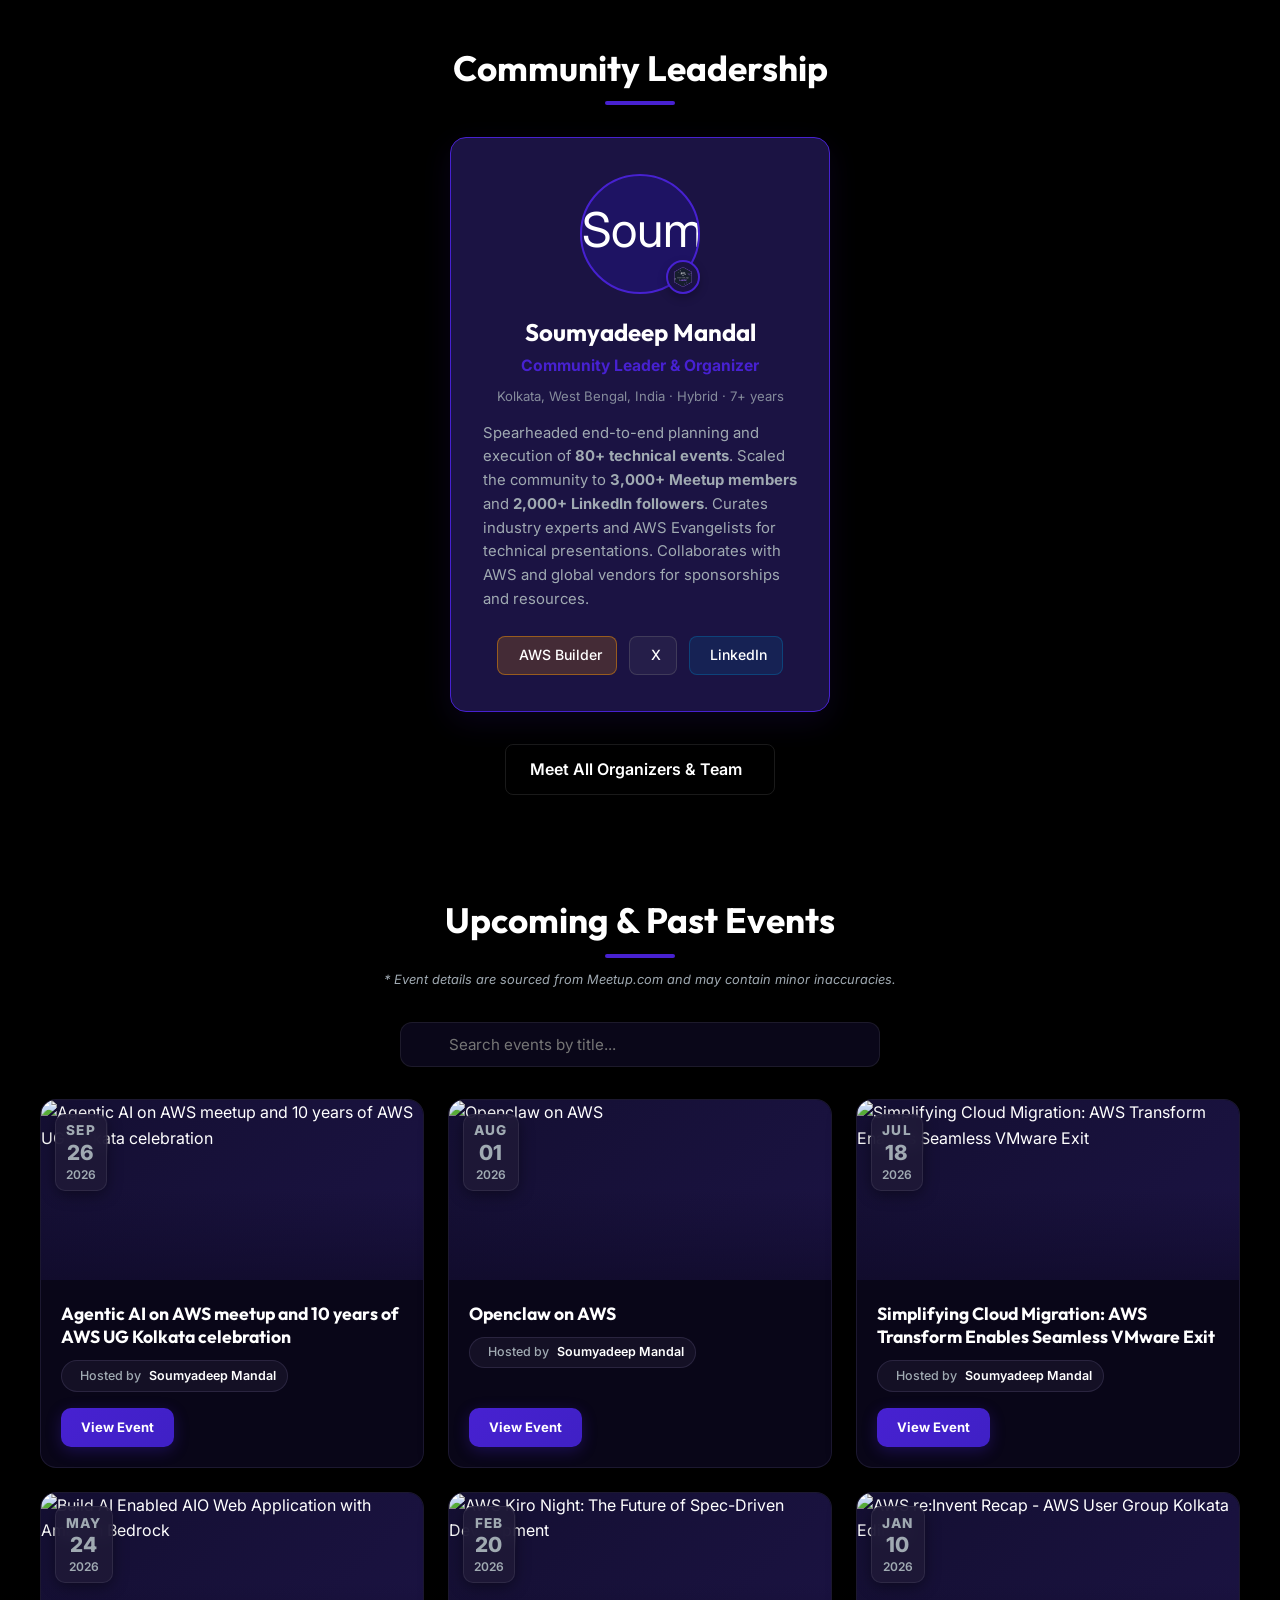
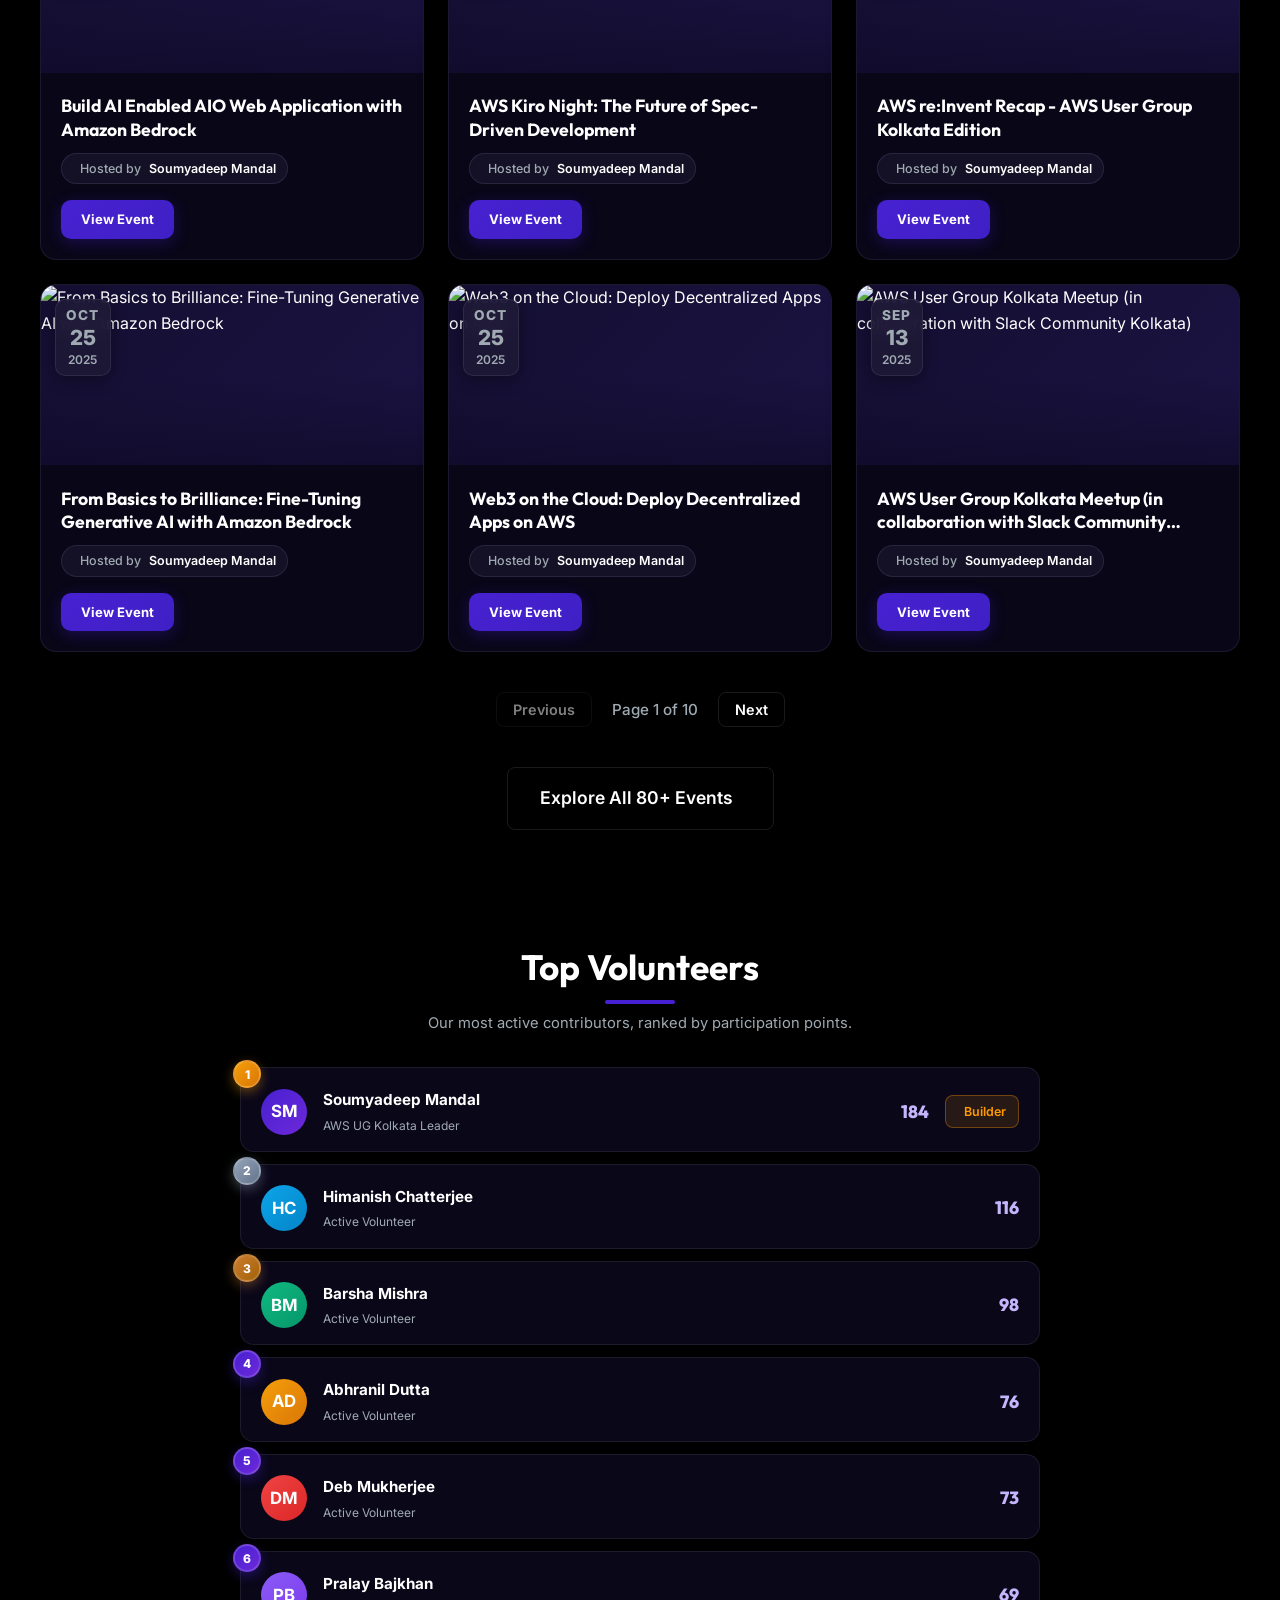
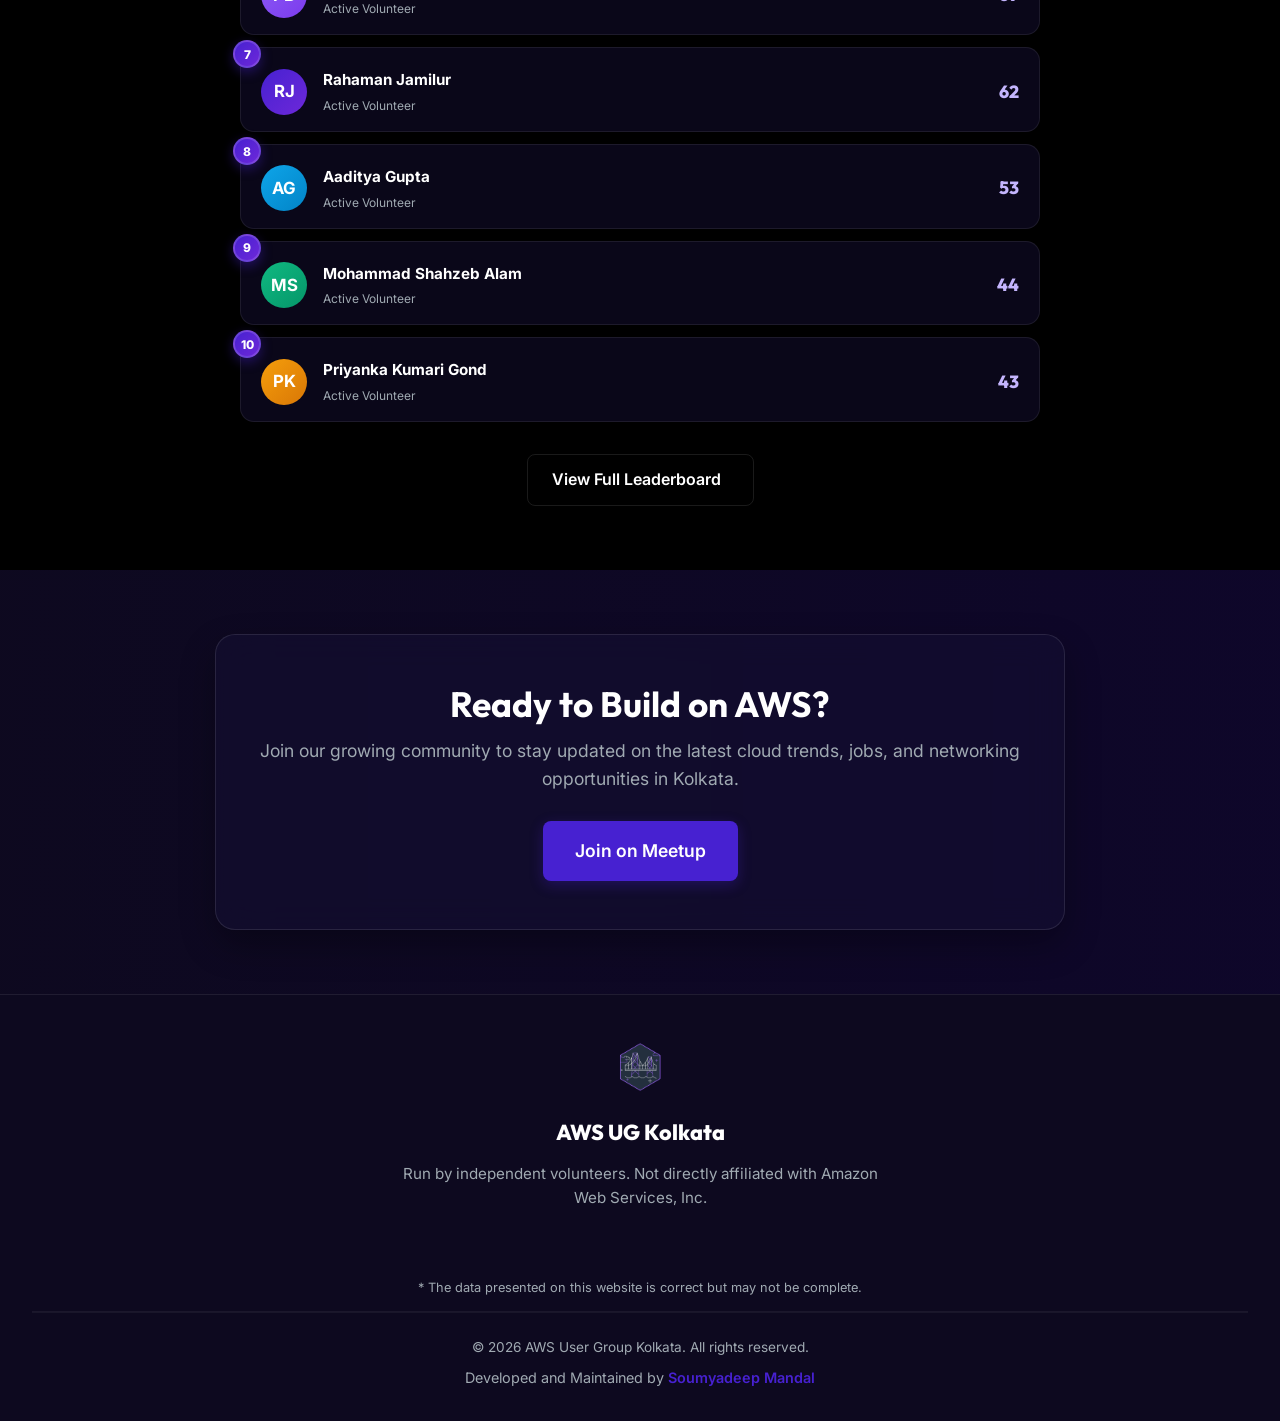
==== commit bd012ad9: "16092026" ====
--- a/index.html
+++ b/index.html
@@ -47,8 +47,8 @@
         "name": "AWS User Group Kolkata",
         "alternateName": ["AWSUGKOL", "AWSUG Kolkata"],
         "url": "https://awsugkol.github.io/",
-        "logo": "https://awsugkol.github.io/assets/images/ug-logo.png",
-        "image": "https://awsugkol.github.io/assets/images/ug-logo.png",
+        "logo": "https://awsugkol.github.io/assets/images/logo.png",
+        "image": "https://awsugkol.github.io/assets/images/logo.png",
         "description": "The official Amazon Web Services (AWS) User Group in Kolkata, India. Bringing together cloud architects, developers, DevOps engineers, and students to learn, network, and grow.",
         "location": {
           "@type": "Place",
